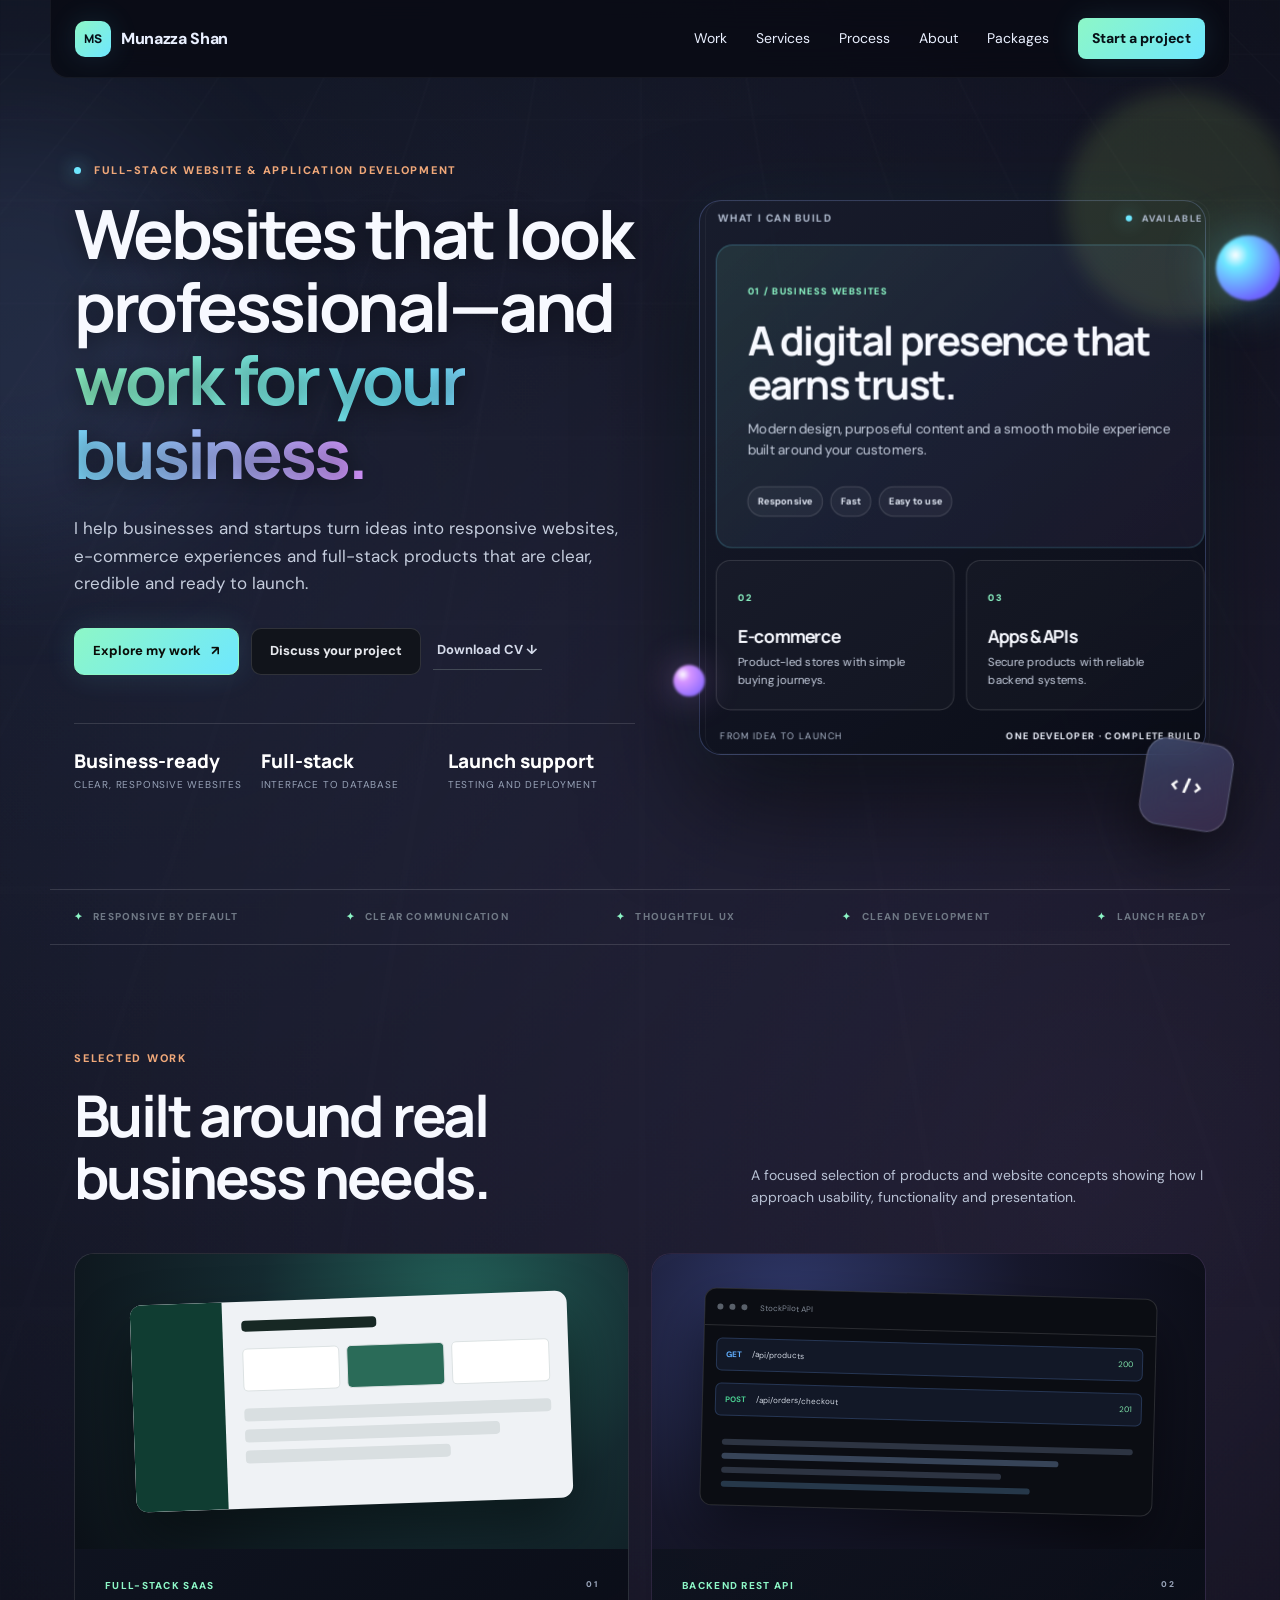
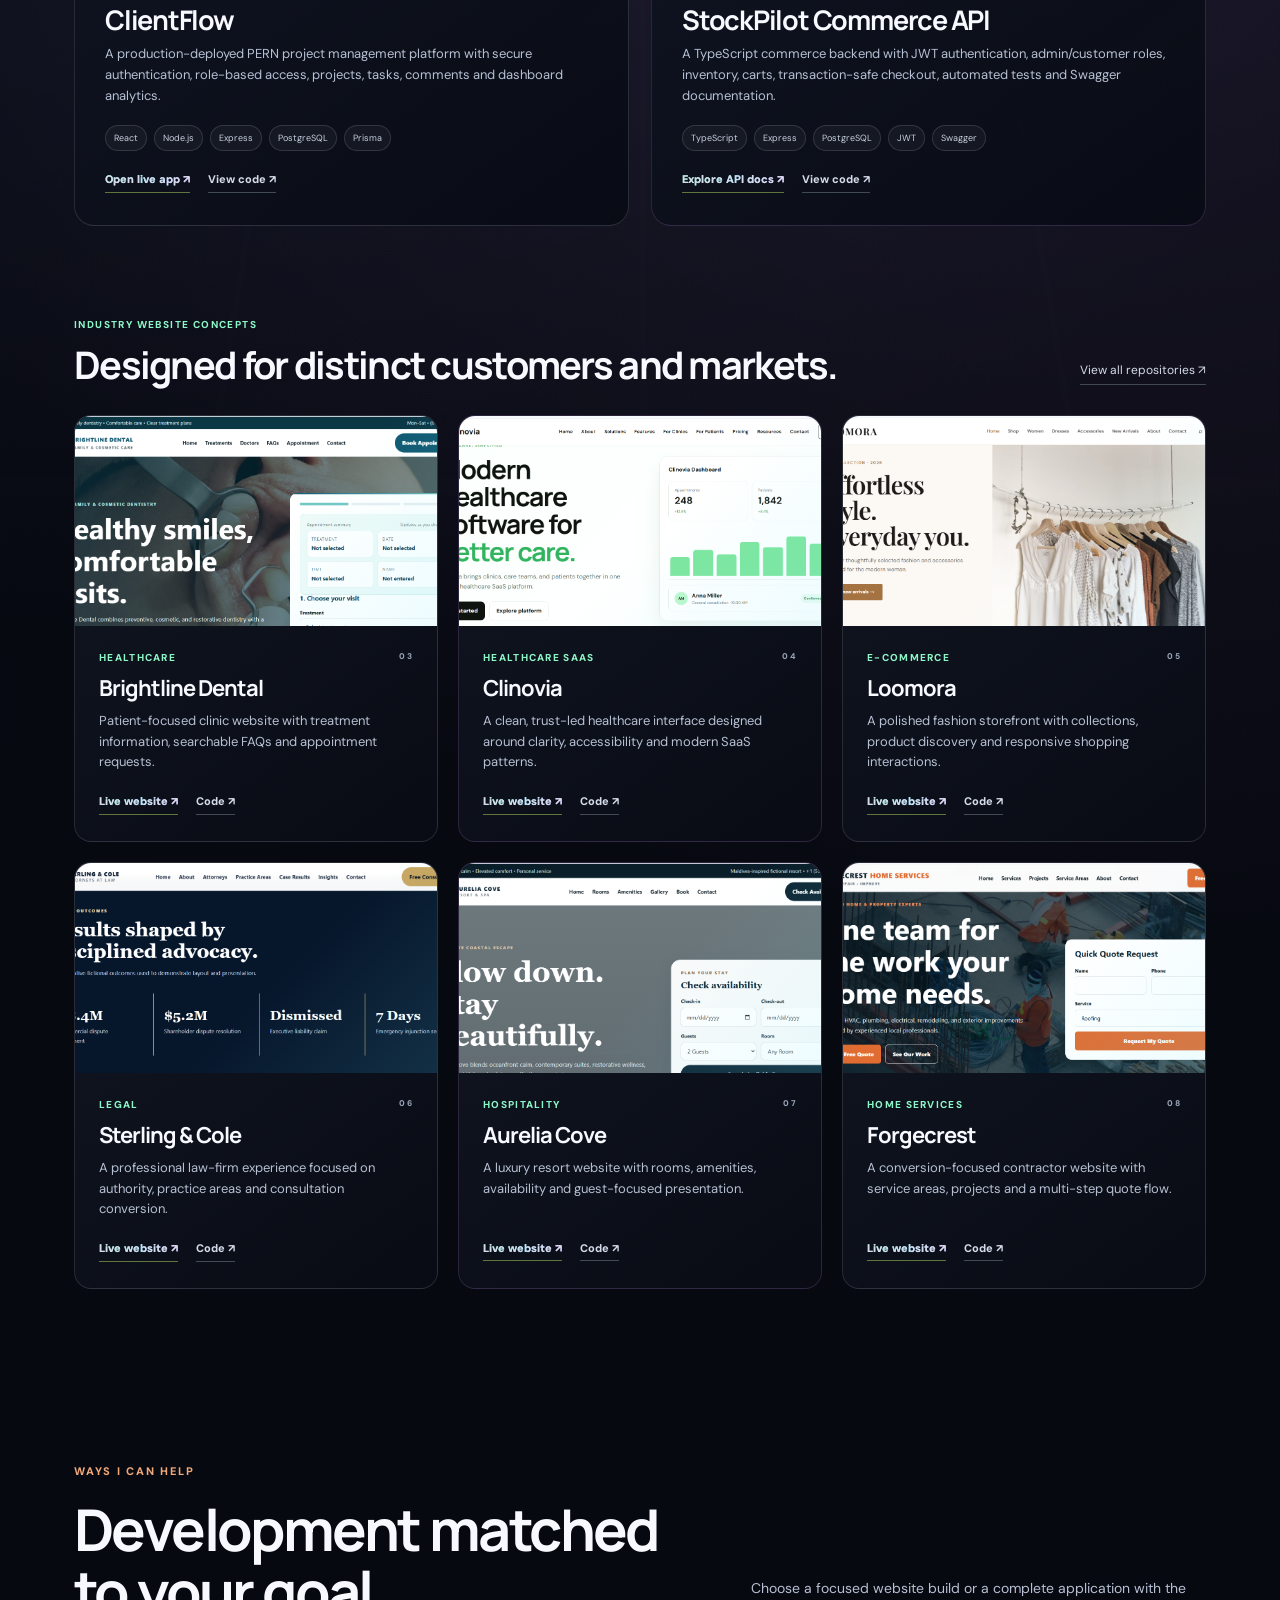
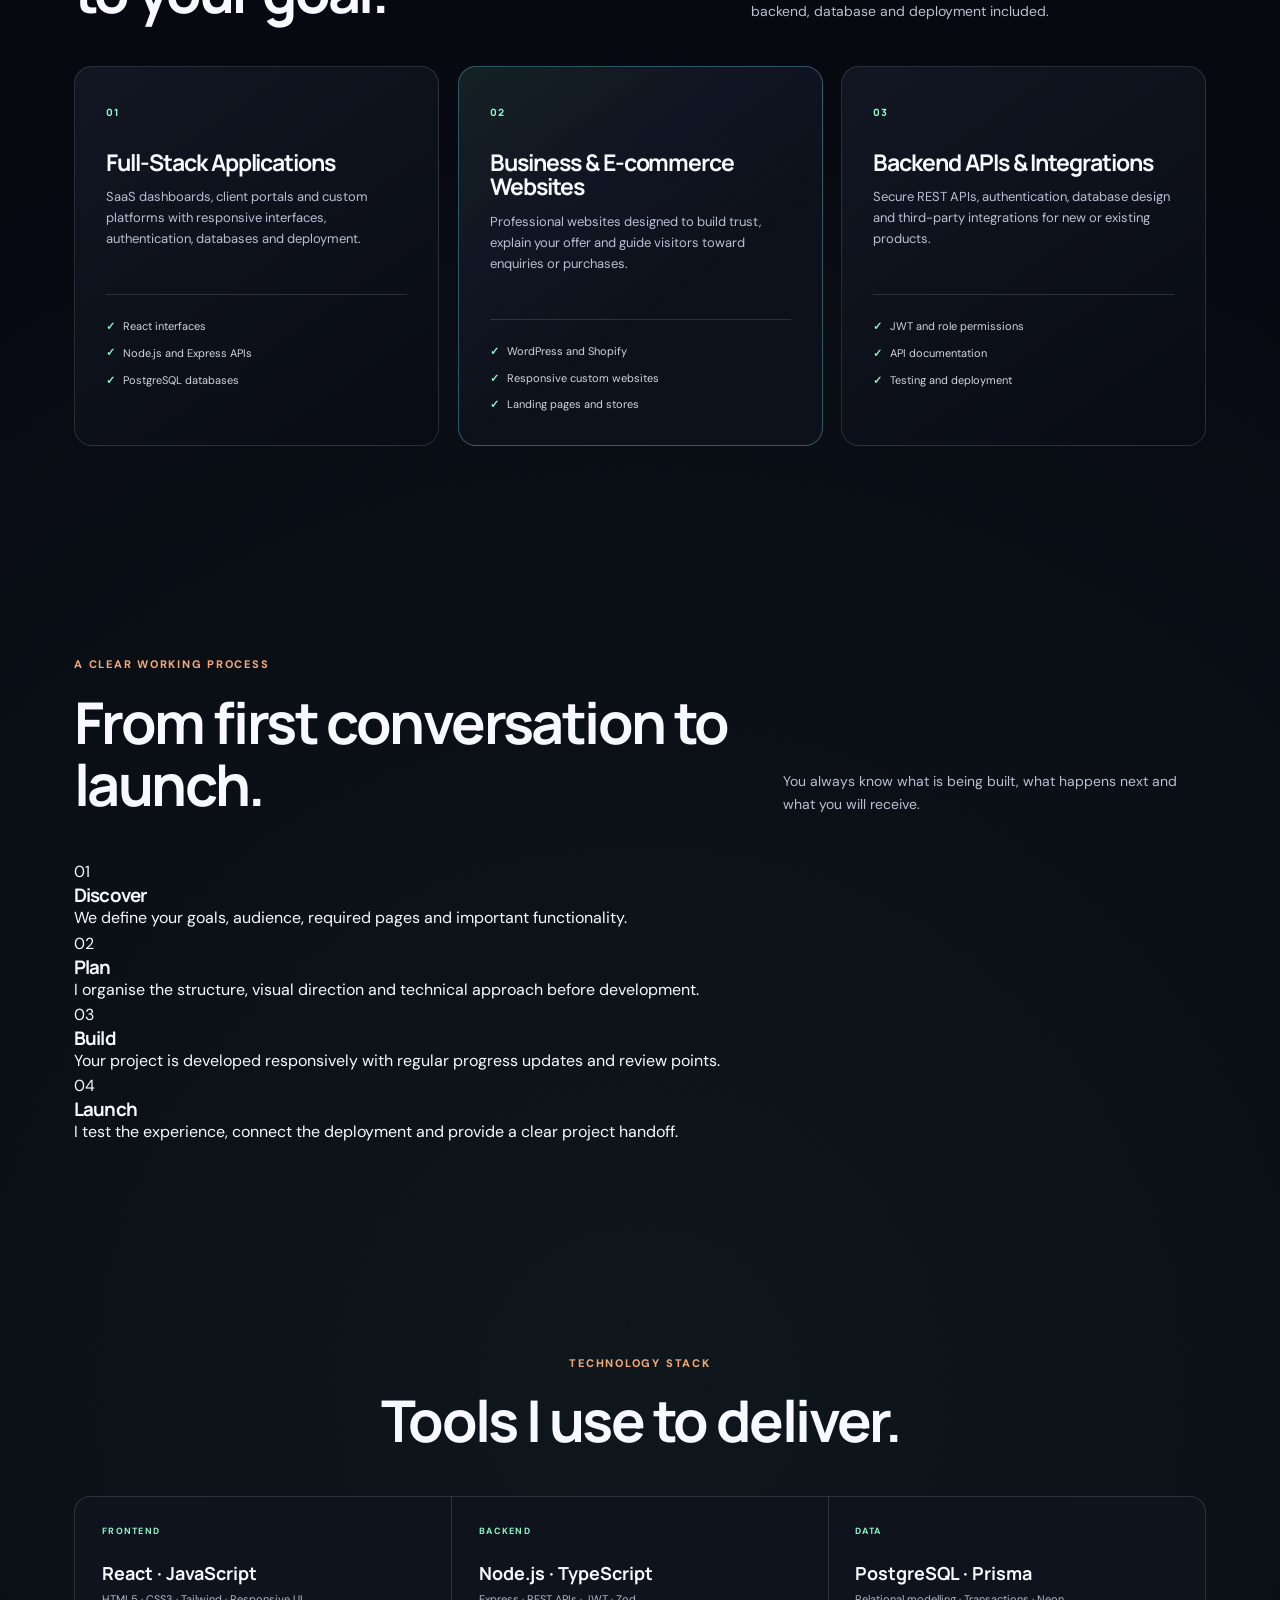
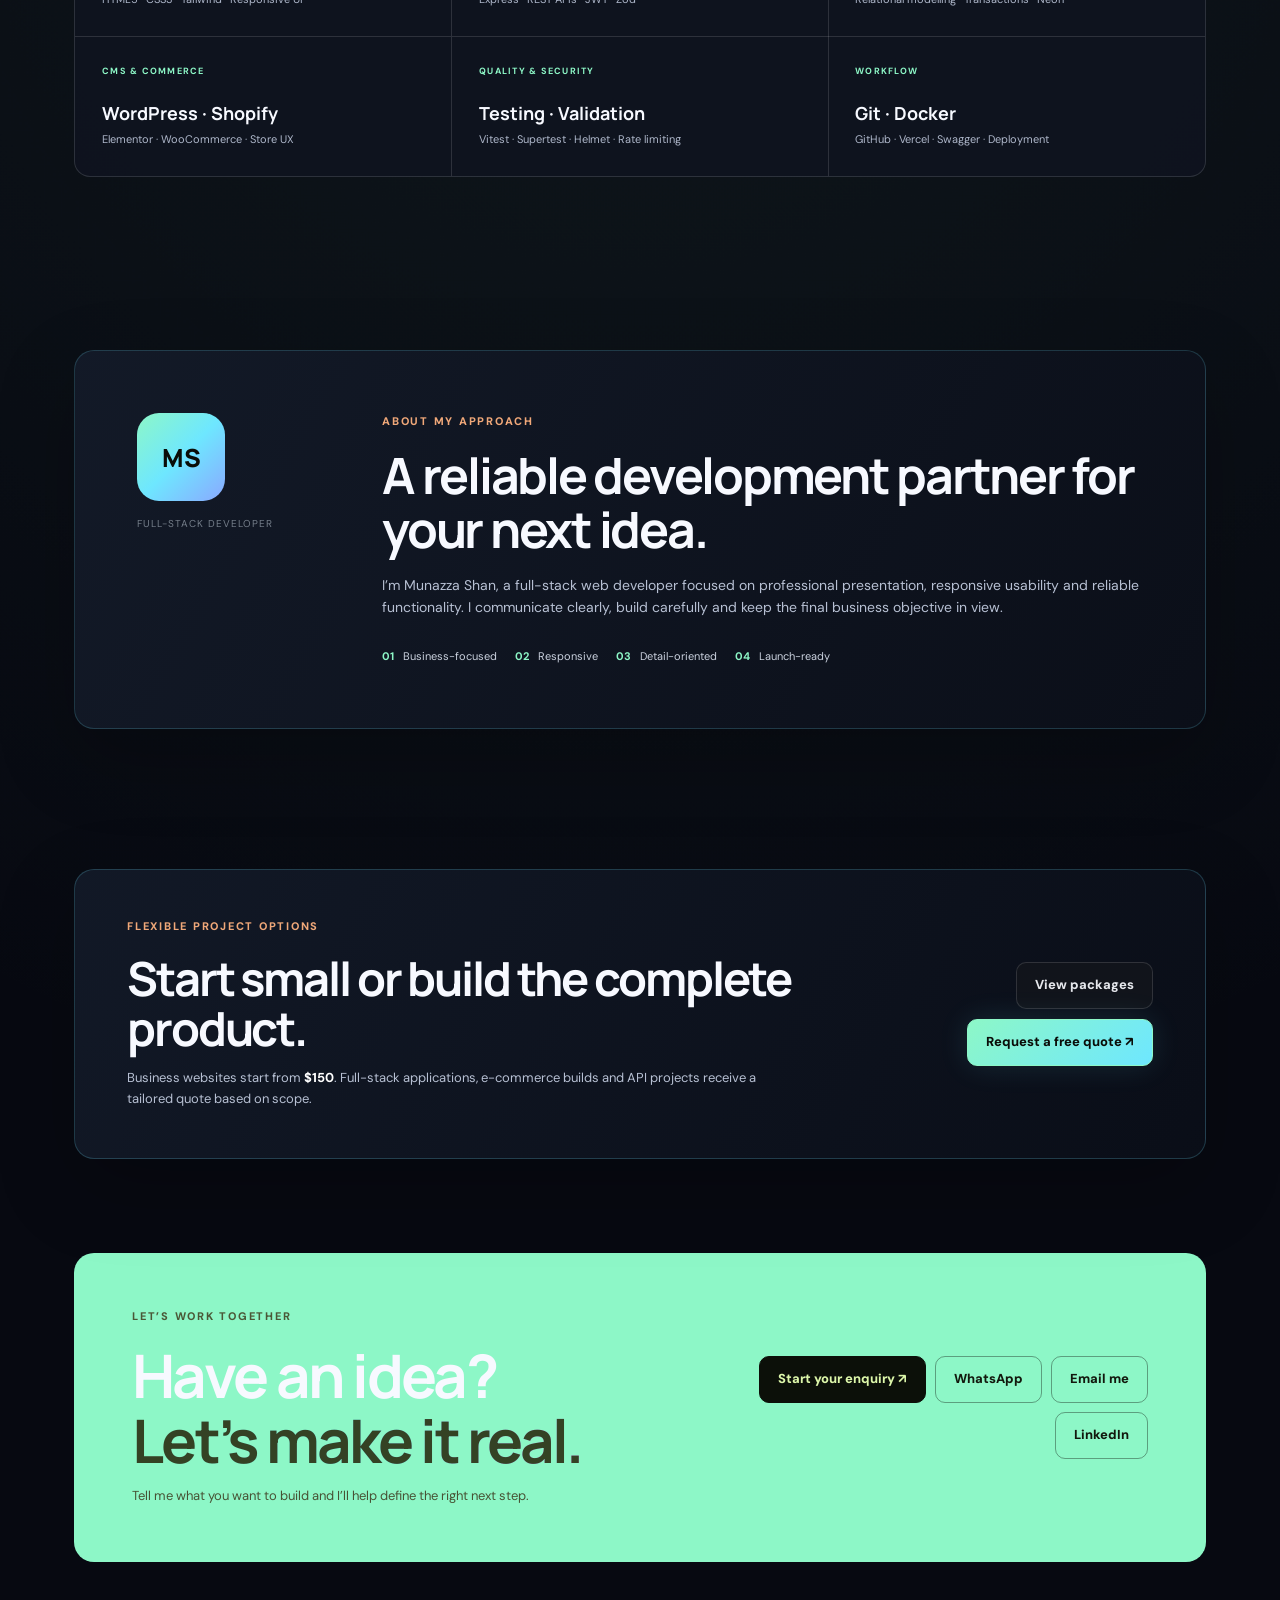
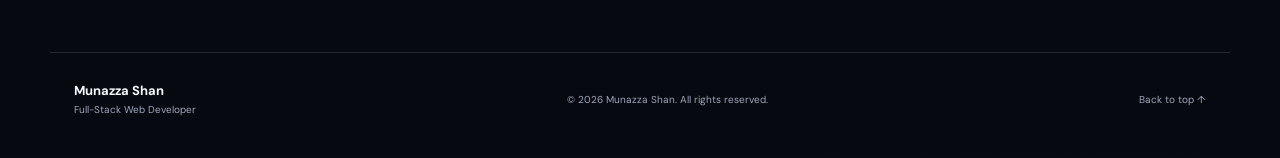
==== index.html @ af684835 "Add files via upload" ====
<!DOCTYPE html>
<html lang="en">
<head>
  <meta charset="UTF-8">
  <meta name="viewport" content="width=device-width, initial-scale=1.0">
  <meta name="description" content="Munazza Shan is a full-stack web developer building business websites, SaaS applications, e-commerce experiences and secure REST APIs.">
  <meta name="theme-color" content="#080a12">
  <meta property="og:title" content="Munazza Shan | Full-Stack Web Developer">
  <meta property="og:description" content="Full-stack applications, REST APIs and client-focused websites built for real business goals.">
  <meta property="og:type" content="website">
  <title>Munazza Shan | Full-Stack Web Developer</title>
  <link rel="preconnect" href="https://fonts.googleapis.com">
  <link rel="preconnect" href="https://fonts.gstatic.com" crossorigin>
  <link href="https://fonts.googleapis.com/css2?family=DM+Sans:wght@400;500;600;700&family=Manrope:wght@600;700;800&display=swap" rel="stylesheet">
  <link rel="stylesheet" href="portfolio-v2.css?v=4">
</head>
<body>
  <div class="bg-grid" aria-hidden="true"></div>

  <header class="site-header">
    <a class="logo" href="#home" aria-label="Munazza Shan home"><span>MS</span> Munazza Shan</a>
    <button class="menu-btn" type="button" aria-label="Open navigation" aria-expanded="false">☰</button>
    <nav class="nav" aria-label="Main navigation">
      <a href="#projects">Work</a>
      <a href="#services">Services</a>
      <a href="#process">Process</a>
      <a href="#about">About</a>
      <a href="packages.html">Packages</a>
      <a class="nav-cta" href="#contact">Start a project</a>
    </nav>
  </header>

  <main id="main">
    <section id="home" class="hero section">
      <div class="hero-copy">
        <div class="eyebrow"><i></i> Full-stack website &amp; application development</div>
        <h1>Websites that look professional—and <em>work for your business.</em></h1>
        <p class="hero-text">I help businesses and startups turn ideas into responsive websites, e-commerce experiences and full-stack products that are clear, credible and ready to launch.</p>
        <div class="hero-actions">
          <a class="btn primary" href="#projects">Explore my work <span>↗</span></a>
          <a class="btn secondary" href="inquiry-form.html">Discuss your project</a>
          <a class="text-link" href="Munazza-Shan-CV.pdf" download>Download CV ↓</a>
        </div>
        <div class="hero-proof" aria-label="Portfolio highlights">
          <div><strong>Business-ready</strong><span>Clear, responsive websites</span></div>
          <div><strong>Full-stack</strong><span>Interface to database</span></div>
          <div><strong>Launch support</strong><span>Testing and deployment</span></div>
        </div>
      </div>

      <div class="hero-showcase tilt-card" aria-label="Selected development capabilities">
        <div class="orb orb-a" aria-hidden="true"></div><div class="orb orb-b" aria-hidden="true"></div>
        <div class="code-cube" aria-hidden="true"><span>&lt;/&gt;</span></div>
        <div class="showcase-head"><span>What I can build</span><small><i></i> Available</small></div>
        <article class="showcase-main">
          <span>01 / Business websites</span>
          <h2>A digital presence that earns trust.</h2>
          <p>Modern design, purposeful content and a smooth mobile experience built around your customers.</p>
          <div class="showcase-tags"><b>Responsive</b><b>Fast</b><b>Easy to use</b></div>
        </article>
        <div class="showcase-grid">
          <article><span>02</span><h3>E-commerce</h3><p>Product-led stores with simple buying journeys.</p></article>
          <article><span>03</span><h3>Apps &amp; APIs</h3><p>Secure products with reliable backend systems.</p></article>
        </div>
        <div class="showcase-foot"><span>From idea to launch</span><strong>One developer · Complete build</strong></div>
      </div>
    </section>

    <section class="stack-strip" aria-label="Service promises">
      <span>Responsive by default</span><span>Clear communication</span><span>Thoughtful UX</span><span>Clean development</span><span>Launch ready</span>
    </section>

    <section id="projects" class="section projects-section">
      <div class="section-heading">
        <div><div class="eyebrow">Selected work</div><h2>Built around real business needs.</h2></div>
        <p>A focused selection of products and website concepts showing how I approach usability, functionality and presentation.</p>
      </div>

      <div class="flagship-grid">
        <article class="flagship-card tilt-card">
          <div class="flagship-visual clientflow-visual">
            <div class="mini-dashboard"><div class="mini-side"></div><div class="mini-work"><i></i><div><span></span><span></span><span></span></div><b></b><b></b><b></b></div></div>
          </div>
          <div class="flagship-content">
            <div class="project-top"><span>Full-Stack SaaS</span><small>01</small></div>
            <h3>ClientFlow</h3>
            <p>A production-deployed PERN project management platform with secure authentication, role-based access, projects, tasks, comments and dashboard analytics.</p>
            <div class="tags"><span>React</span><span>Node.js</span><span>Express</span><span>PostgreSQL</span><span>Prisma</span></div>
            <div class="project-links"><a class="project-link live-link" href="https://clientflow-pern-client.vercel.app/" target="_blank" rel="noopener">Open live app ↗</a><a class="project-link" href="https://github.com/munazza-shan-web/clientflow-pern" target="_blank" rel="noopener">View code ↗</a></div>
          </div>
        </article>

        <article class="flagship-card tilt-card">
          <div class="flagship-visual api-visual">
            <div class="api-window"><div class="api-top"><i></i><i></i><i></i><span>StockPilot API</span></div><div class="api-line"><b>GET</b><span>/api/products</span><em>200</em></div><div class="api-line"><b class="post">POST</b><span>/api/orders/checkout</span><em>201</em></div><div class="api-code"><i></i><i></i><i></i><i></i></div></div>
          </div>
          <div class="flagship-content">
            <div class="project-top"><span>Backend REST API</span><small>02</small></div>
            <h3>StockPilot Commerce API</h3>
            <p>A TypeScript commerce backend with JWT authentication, admin/customer roles, inventory, carts, transaction-safe checkout, automated tests and Swagger documentation.</p>
            <div class="tags"><span>TypeScript</span><span>Express</span><span>PostgreSQL</span><span>JWT</span><span>Swagger</span></div>
            <div class="project-links"><a class="project-link live-link" href="https://stockpilot-commerce-api-dcke.vercel.app/api/docs/" target="_blank" rel="noopener">Explore API docs ↗</a><a class="project-link" href="https://github.com/munazza-shan-web/StockPilot-Commerce-API" target="_blank" rel="noopener">View code ↗</a></div>
          </div>
        </article>
      </div>

      <div class="work-heading"><div><span>Industry website concepts</span><h3>Designed for distinct customers and markets.</h3></div><a href="https://github.com/munazza-shan-web?tab=repositories" target="_blank" rel="noopener">View all repositories ↗</a></div>

      <div class="projects-grid">
        <article class="project-card tilt-card"><a class="project-image" href="https://munazza-shan-web.github.io/brightline-dental-care/" target="_blank" rel="noopener"><img src="assets/dental.png" alt="Brightline Dental Care website" loading="lazy"></a><div class="project-body"><div class="project-top"><span>Healthcare</span><small>03</small></div><h3>Brightline Dental</h3><p>Patient-focused clinic website with treatment information, searchable FAQs and appointment requests.</p><div class="project-links"><a class="project-link live-link" href="https://munazza-shan-web.github.io/brightline-dental-care/" target="_blank" rel="noopener">Live website ↗</a><a class="project-link" href="https://github.com/munazza-shan-web/brightline-dental-care" target="_blank" rel="noopener">Code ↗</a></div></div></article>
        <article class="project-card tilt-card"><a class="project-image" href="https://munazza-shan-web.github.io/clinovia-healthcare-website/" target="_blank" rel="noopener"><img src="assets/clinovia.png" alt="Clinovia healthcare SaaS website" loading="lazy"></a><div class="project-body"><div class="project-top"><span>Healthcare SaaS</span><small>04</small></div><h3>Clinovia</h3><p>A clean, trust-led healthcare interface designed around clarity, accessibility and modern SaaS patterns.</p><div class="project-links"><a class="project-link live-link" href="https://munazza-shan-web.github.io/clinovia-healthcare-website/" target="_blank" rel="noopener">Live website ↗</a><a class="project-link" href="https://github.com/munazza-shan-web/clinovia-healthcare-website" target="_blank" rel="noopener">Code ↗</a></div></div></article>
        <article class="project-card tilt-card"><a class="project-image" href="https://munazza-shan-web.github.io/loomora-ecommerce/" target="_blank" rel="noopener"><img src="assets/loomora.png" alt="Loomora e-commerce website" loading="lazy"></a><div class="project-body"><div class="project-top"><span>E-commerce</span><small>05</small></div><h3>Loomora</h3><p>A polished fashion storefront with collections, product discovery and responsive shopping interactions.</p><div class="project-links"><a class="project-link live-link" href="https://munazza-shan-web.github.io/loomora-ecommerce/" target="_blank" rel="noopener">Live website ↗</a><a class="project-link" href="https://github.com/munazza-shan-web/loomora-ecommerce" target="_blank" rel="noopener">Code ↗</a></div></div></article>
        <article class="project-card tilt-card"><a class="project-image" href="https://munazza-shan-web.github.io/sterling-cole-law-firm/" target="_blank" rel="noopener"><img src="assets/sterling.png" alt="Sterling and Cole law firm website" loading="lazy"></a><div class="project-body"><div class="project-top"><span>Legal</span><small>06</small></div><h3>Sterling &amp; Cole</h3><p>A professional law-firm experience focused on authority, practice areas and consultation conversion.</p><div class="project-links"><a class="project-link live-link" href="https://munazza-shan-web.github.io/sterling-cole-law-firm/" target="_blank" rel="noopener">Live website ↗</a><a class="project-link" href="https://github.com/munazza-shan-web/sterling-cole-law-firm" target="_blank" rel="noopener">Code ↗</a></div></div></article>
        <article class="project-card tilt-card"><a class="project-image" href="https://munazza-shan-web.github.io/aurelia-cove-resort/" target="_blank" rel="noopener"><img src="assets/aurelia.png" alt="Aurelia Cove Resort website" loading="lazy"></a><div class="project-body"><div class="project-top"><span>Hospitality</span><small>07</small></div><h3>Aurelia Cove</h3><p>A luxury resort website with rooms, amenities, availability and guest-focused presentation.</p><div class="project-links"><a class="project-link live-link" href="https://munazza-shan-web.github.io/aurelia-cove-resort/" target="_blank" rel="noopener">Live website ↗</a><a class="project-link" href="https://github.com/munazza-shan-web/aurelia-cove-resort" target="_blank" rel="noopener">Code ↗</a></div></div></article>
        <article class="project-card tilt-card"><a class="project-image" href="https://munazza-shan-web.github.io/forgecrest-home-services/" target="_blank" rel="noopener"><img src="assets/forgecrest.png" alt="Forgecrest Home Services website" loading="lazy"></a><div class="project-body"><div class="project-top"><span>Home Services</span><small>08</small></div><h3>Forgecrest</h3><p>A conversion-focused contractor website with service areas, projects and a multi-step quote flow.</p><div class="project-links"><a class="project-link live-link" href="https://munazza-shan-web.github.io/forgecrest-home-services/" target="_blank" rel="noopener">Live website ↗</a><a class="project-link" href="https://github.com/munazza-shan-web/forgecrest-home-services" target="_blank" rel="noopener">Code ↗</a></div></div></article>
      </div>
    </section>

    <section id="services" class="section services-section">
      <div class="section-heading"><div><div class="eyebrow">Ways I can help</div><h2>Development matched to your goal.</h2></div><p>Choose a focused website build or a complete application with the backend, database and deployment included.</p></div>
      <div class="services-grid">
        <article class="service-card tilt-card"><span>01</span><h3>Full-Stack Applications</h3><p>SaaS dashboards, client portals and custom platforms with responsive interfaces, authentication, databases and deployment.</p><ul><li>React interfaces</li><li>Node.js and Express APIs</li><li>PostgreSQL databases</li></ul></article>
        <article class="service-card featured-service tilt-card"><span>02</span><h3>Business &amp; E-commerce Websites</h3><p>Professional websites designed to build trust, explain your offer and guide visitors toward enquiries or purchases.</p><ul><li>WordPress and Shopify</li><li>Responsive custom websites</li><li>Landing pages and stores</li></ul></article>
        <article class="service-card tilt-card"><span>03</span><h3>Backend APIs &amp; Integrations</h3><p>Secure REST APIs, authentication, database design and third-party integrations for new or existing products.</p><ul><li>JWT and role permissions</li><li>API documentation</li><li>Testing and deployment</li></ul></article>
      </div>
    </section>

    <section id="process" class="section process-section">
      <div class="section-heading"><div><div class="eyebrow">A clear working process</div><h2>From first conversation to launch.</h2></div><p>You always know what is being built, what happens next and what you will receive.</p></div>
      <div class="process-grid">
        <article><span>01</span><h3>Discover</h3><p>We define your goals, audience, required pages and important functionality.</p></article>
        <article><span>02</span><h3>Plan</h3><p>I organise the structure, visual direction and technical approach before development.</p></article>
        <article><span>03</span><h3>Build</h3><p>Your project is developed responsively with regular progress updates and review points.</p></article>
        <article><span>04</span><h3>Launch</h3><p>I test the experience, connect the deployment and provide a clear project handoff.</p></article>
      </div>
    </section>

    <section id="skills" class="section skills-section">
      <div class="section-heading centered"><div class="eyebrow">Technology stack</div><h2>Tools I use to deliver.</h2></div>
      <div class="skills-grid">
        <div class="skill"><b>Frontend</b><strong>React · JavaScript</strong><span>HTML5 · CSS3 · Tailwind · Responsive UI</span></div>
        <div class="skill"><b>Backend</b><strong>Node.js · TypeScript</strong><span>Express · REST APIs · JWT · Zod</span></div>
        <div class="skill"><b>Data</b><strong>PostgreSQL · Prisma</strong><span>Relational modelling · Transactions · Neon</span></div>
        <div class="skill"><b>CMS &amp; Commerce</b><strong>WordPress · Shopify</strong><span>Elementor · WooCommerce · Store UX</span></div>
        <div class="skill"><b>Quality &amp; Security</b><strong>Testing · Validation</strong><span>Vitest · Supertest · Helmet · Rate limiting</span></div>
        <div class="skill"><b>Workflow</b><strong>Git · Docker</strong><span>GitHub · Vercel · Swagger · Deployment</span></div>
      </div>
    </section>

    <section id="about" class="section about-section">
      <div class="about-card">
        <div class="about-label"><span>MS</span><small>Full-stack developer</small></div>
        <div><div class="eyebrow">About my approach</div><h2>A reliable development partner for your next idea.</h2><p>I’m Munazza Shan, a full-stack web developer focused on professional presentation, responsive usability and reliable functionality. I communicate clearly, build carefully and keep the final business objective in view.</p><div class="process"><span><b>01</b> Business-focused</span><span><b>02</b> Responsive</span><span><b>03</b> Detail-oriented</span><span><b>04</b> Launch-ready</span></div></div>
      </div>
    </section>

    <section class="section pricing-section">
      <div class="pricing-box"><div><div class="eyebrow">Flexible project options</div><h2>Start small or build the complete product.</h2><p>Business websites start from <strong>$150</strong>. Full-stack applications, e-commerce builds and API projects receive a tailored quote based on scope.</p></div><div class="pricing-actions"><a class="btn secondary" href="packages.html">View packages</a><a class="btn primary" href="inquiry-form.html?package=custom">Request a free quote ↗</a></div></div>
    </section>

    <section id="contact" class="section contact-section">
      <div class="contact-box">
        <div><div class="eyebrow">Let’s work together</div><h2>Have an idea?<br><em>Let’s make it real.</em></h2><p>Tell me what you want to build and I’ll help define the right next step.</p></div>
        <div class="contact-actions"><a class="btn dark" href="inquiry-form.html">Start your enquiry ↗</a><a class="btn outline-dark" href="https://wa.me/923356290131?text=Hi%20Munazza%2C%20I%27d%20like%20to%20discuss%20a%20website%20project." target="_blank" rel="noopener">WhatsApp</a><a class="btn outline-dark" href="mailto:munazza.shan@gmail.com">Email me</a><a class="btn outline-dark" href="https://www.linkedin.com/in/munazza-shan-634459438" target="_blank" rel="noopener noreferrer">LinkedIn</a></div>
      </div>
    </section>
  </main>

  <footer><div><strong>Munazza Shan</strong><span>Full-Stack Web Developer</span></div><p>© <span id="year"></span> Munazza Shan. All rights reserved.</p><a href="#home">Back to top ↑</a></footer>
  <script src="portfolio-v2.js?v=4"></script>
</body>
</html>
---- portfolio-v2.css ----
:root {
  --bg: #080a0f;
  --panel: #0f1219;
  --panel-2: #131722;
  --text: #f5f7f4;
  --muted: #9ca5b3;
  --line: rgba(255, 255, 255, .1);
  --accent: #c7f36b;
  --accent-soft: rgba(199, 243, 107, .12);
  --max: 1180px;
}

* { box-sizing: border-box; margin: 0; padding: 0; }
html { scroll-behavior: smooth; }
body { font-family: "DM Sans", sans-serif; background: var(--bg); color: var(--text); line-height: 1.6; overflow-x: hidden; }
a { color: inherit; text-decoration: none; }
button { font: inherit; }
img { max-width: 100%; }
.skip-link { position: fixed; left: 18px; top: -60px; z-index: 3000; background: var(--accent); color: #0a0d08; padding: 10px 14px; border-radius: 8px; font-weight: 800; }
.skip-link:focus { top: 18px; }
.bg-grid { position: fixed; inset: 0; pointer-events: none; opacity: .24; background-image: linear-gradient(rgba(255,255,255,.035) 1px,transparent 1px),linear-gradient(90deg,rgba(255,255,255,.035) 1px,transparent 1px); background-size: 72px 72px; mask-image: linear-gradient(to bottom,black,transparent 78%); z-index: -2; }

.site-header { height: 78px; max-width: var(--max); margin: auto; padding: 0 24px; display: flex; align-items: center; justify-content: space-between; position: sticky; top: 0; z-index: 1000; background: rgba(8,10,15,.9); backdrop-filter: blur(16px); border-bottom: 1px solid transparent; }
.site-header.scrolled { border-color: var(--line); }
.logo { font-weight: 800; letter-spacing: -.02em; display: flex; align-items: center; gap: 10px; }
.logo span { display: grid; place-items: center; width: 36px; height: 36px; border-radius: 10px; background: var(--accent); color: #0b0e08; font: 800 12px Manrope; }
.nav { display: flex; align-items: center; gap: 29px; color: #b3bac5; font-size: 14px; }
.nav a:hover { color: #fff; }
.nav-cta { color: #0b0e08 !important; background: var(--accent); padding: 9px 14px; border-radius: 8px; font-weight: 800; }
.menu-btn { display: none; background: none; border: 0; color: white; font-size: 25px; cursor: pointer; }

.section { max-width: var(--max); margin: auto; padding: 105px 24px; }
.eyebrow { font-size: 11px; text-transform: uppercase; letter-spacing: .16em; color: #abb3bf; font-weight: 800; margin-bottom: 17px; }
.eyebrow i { display: inline-block; width: 7px; height: 7px; border-radius: 50%; background: var(--accent); margin-right: 8px; box-shadow: 0 0 16px var(--accent); }
h1, h2, h3 { font-family: Manrope, sans-serif; letter-spacing: -.045em; line-height: 1.08; }
h1 { font-size: clamp(46px, 5.4vw, 68px); max-width: 720px; }
h2 { font-size: clamp(36px, 4.5vw, 58px); }
h1 em, h2 em { color: var(--accent); font-style: normal; }

.hero { min-height: 690px; display: grid; grid-template-columns: minmax(0,1.05fr) minmax(380px,.95fr); align-items: center; gap: 64px; padding-top: 84px; padding-bottom: 96px; }
.hero-text { color: var(--muted); font-size: 17px; max-width: 660px; margin: 25px 0 31px; }
.hero-actions { display: flex; align-items: center; gap: 12px; flex-wrap: wrap; }
.btn { display: inline-flex; align-items: center; justify-content: center; gap: 10px; min-height: 46px; padding: 12px 18px; border-radius: 10px; font-weight: 800; font-size: 13px; border: 1px solid var(--line); transition: .25s; }
.btn.primary { background: var(--accent); color: #0a0c08; border-color: var(--accent); }
.btn.primary:hover { transform: translateY(-2px); box-shadow: 0 10px 35px rgba(199,243,107,.16); }
.btn.secondary { background: #11141b; color: #e6e8ed; }
.btn.secondary:hover { border-color: #69717f; }
.text-link { color: #b8bec8; font-weight: 700; font-size: 13px; padding: 8px 4px; border-bottom: 1px solid #424955; }
.text-link:hover { color: var(--accent); border-color: var(--accent); }
.hero-proof { display: grid; grid-template-columns: repeat(3,1fr); gap: 0; margin-top: 48px; padding-top: 24px; border-top: 1px solid var(--line); }
.hero-proof div { display: flex; flex-direction: column; padding-right: 18px; }
.hero-proof strong { font: 800 19px Manrope; color: #fff; }
.hero-proof span { font-size: 10px; color: #747d8a; margin-top: 3px; text-transform: uppercase; letter-spacing: .08em; }

.hero-showcase { position: relative; border: 1px solid rgba(255,255,255,.13); border-radius: 22px; padding: 20px; background: linear-gradient(145deg,rgba(22,27,37,.98),rgba(11,14,20,.98)); box-shadow: 0 35px 90px rgba(0,0,0,.38); overflow: hidden; }
.hero-showcase::before { content: ""; position: absolute; width: 230px; height: 230px; border-radius: 50%; right: -90px; top: -110px; background: rgba(199,243,107,.12); filter: blur(10px); pointer-events: none; }
.showcase-head { position: relative; display: flex; align-items: center; justify-content: space-between; padding: 2px 2px 17px; color: #7f8895; font-size: 10px; text-transform: uppercase; letter-spacing: .13em; font-weight: 800; }
.showcase-head small { color: #b9c2cd; font-size: 9px; }.showcase-head i { display: inline-block; width: 6px; height: 6px; border-radius: 50%; background: var(--accent); box-shadow: 0 0 10px var(--accent); margin-right: 6px; }
.showcase-main { position: relative; padding: 29px; border: 1px solid rgba(199,243,107,.23); border-radius: 16px; background: linear-gradient(135deg,rgba(199,243,107,.1),rgba(255,255,255,.025)); }
.showcase-main > span, .showcase-grid article > span { color: var(--accent); font-size: 9px; font-weight: 800; letter-spacing: .12em; text-transform: uppercase; }
.showcase-main h2 { font-size: clamp(28px,3vw,39px); margin: 15px 0 12px; }.showcase-main p { color: var(--muted); font-size: 13px; max-width: 410px; }
.showcase-tags { display: flex; flex-wrap: wrap; gap: 7px; margin-top: 23px; }.showcase-tags b { padding: 6px 9px; border-radius: 100px; border: 1px solid var(--line); color: #ccd2da; font-size: 9px; }
.showcase-grid { display: grid; grid-template-columns: 1fr 1fr; gap: 11px; margin-top: 11px; }
.showcase-grid article { padding: 20px; border: 1px solid var(--line); border-radius: 14px; background: rgba(255,255,255,.025); }
.showcase-grid h3 { font-size: 17px; margin: 18px 0 7px; }.showcase-grid p { color: #7f8895; font-size: 11px; line-height: 1.5; }
.showcase-foot { display: flex; justify-content: space-between; gap: 16px; padding: 18px 4px 2px; color: #727b88; font-size: 9px; text-transform: uppercase; letter-spacing: .12em; }.showcase-foot strong { color: #c9cfd7; font-weight: 700; }

.hero-art { min-height: 520px; display: grid; place-items: center; position: relative; }
.glow { position: absolute; border-radius: 50%; filter: blur(4px); }
.glow-one { width: 270px; height: 270px; background: rgba(199,243,107,.11); right: 1%; top: 9%; }
.glow-two { width: 190px; height: 190px; background: rgba(88,111,255,.1); left: 0; bottom: 5%; }
.browser-window { width: min(540px, 100%); height: 355px; background: #11151d; border: 1px solid rgba(255,255,255,.14); border-radius: 18px; box-shadow: 0 36px 90px rgba(0,0,0,.58); transform: perspective(900px) rotateY(-4deg) rotateZ(1deg); overflow: hidden; position: relative; z-index: 2; }
.browser-bar { height: 42px; border-bottom: 1px solid var(--line); display: flex; align-items: center; gap: 7px; padding: 0 15px; }
.browser-bar span { width: 7px; height: 7px; border-radius: 50%; background: #48505c; }
.browser-bar small { margin-left: 10px; color: #717986; font-size: 9px; }
.app-shell { height: calc(100% - 42px); display: grid; grid-template-columns: 72px 1fr; background: #eef1f6; }
.app-sidebar { background: #0e382e; display: flex; flex-direction: column; align-items: center; gap: 17px; padding: 18px 0; }
.app-sidebar b { width: 30px; height: 30px; background: #2c735f; border-radius: 8px; display: grid; place-items: center; font-size: 9px; }
.app-sidebar i { width: 29px; height: 5px; background: rgba(255,255,255,.28); border-radius: 4px; }
.app-main { padding: 24px 23px; color: #17211f; }
.app-heading { display: flex; justify-content: space-between; align-items: end; }
.app-heading div { display: flex; flex-direction: column; }
.app-heading small { font-size: 6px; letter-spacing: .13em; color: #7a8583; }
.app-heading strong { font: 800 17px Manrope; margin-top: 3px; }
.app-heading button { border: 0; border-radius: 6px; background: #286754; color: white; padding: 7px 9px; font-size: 7px; }
.metric-row { display: grid; grid-template-columns: repeat(3,1fr); gap: 8px; margin-top: 18px; }
.metric-row i { height: 48px; background: white; border: 1px solid #dce1e5; border-radius: 7px; }
.metric-row i:nth-child(2) { background: #286754; }
.app-panels { display: grid; grid-template-columns: 1.4fr .8fr; gap: 9px; margin-top: 10px; }
.chart-panel, .task-panel { height: 125px; background: white; border: 1px solid #dce1e5; border-radius: 7px; padding: 13px; }
.chart-panel { display: flex; gap: 7px; align-items: end; }
.chart-panel span { width: 17%; background: #bfdcca; border-radius: 3px 3px 0 0; height: 35%; }
.chart-panel span:nth-child(2) { height: 68%; }.chart-panel span:nth-child(3) { height: 47%; }.chart-panel span:nth-child(4) { height: 82%; background: #4b8e77; }
.task-panel { display: flex; flex-direction: column; gap: 9px; }
.task-panel i { display: block; height: 18px; background: #edf1f2; border-radius: 4px; border-left: 3px solid #e08a64; }
.status-chip { position: absolute; z-index: 3; right: 0; bottom: 53px; background: #141922; border: 1px solid var(--line); box-shadow: 0 15px 35px #0007; padding: 10px 14px; border-radius: 100px; font-size: 10px; color: #cdd2d8; }
.status-chip span { display: inline-block; width: 7px; height: 7px; border-radius: 50%; background: var(--accent); margin-right: 7px; box-shadow: 0 0 10px var(--accent); }

.stack-strip { max-width: var(--max); margin: 0 auto; padding: 19px 24px; border-top: 1px solid var(--line); border-bottom: 1px solid var(--line); display: flex; justify-content: space-between; gap: 20px; flex-wrap: wrap; color: #6f7885; text-transform: uppercase; letter-spacing: .12em; font-size: 10px; font-weight: 800; }
.section-heading { display: flex; align-items: end; justify-content: space-between; gap: 35px; margin-bottom: 44px; }
.section-heading > p { max-width: 455px; color: var(--muted); font-size: 14px; }
.centered { display: block; text-align: center; }

.flagship-grid { display: grid; grid-template-columns: repeat(2,1fr); gap: 22px; }
.flagship-card { background: rgba(15,18,25,.88); border: 1px solid var(--line); border-radius: 20px; overflow: hidden; transition: .3s; }
.flagship-card:hover, .project-card:hover { transform: translateY(-5px); border-color: rgba(199,243,107,.3); }
.flagship-visual { min-height: 295px; display: grid; place-items: center; position: relative; overflow: hidden; }
.clientflow-visual { background: radial-gradient(circle at 70% 20%,#23584b,#11251f 45%,#0c1110); }
.mini-dashboard { width: 79%; height: 70%; background: #eff2f5; border-radius: 12px; display: grid; grid-template-columns: 21% 79%; overflow: hidden; box-shadow: 0 30px 60px #0007; transform: rotate(-2deg); }
.mini-side { background: #103d32; }
.mini-work { padding: 19px; }
.mini-work > i { display: block; width: 44%; height: 11px; background: #172824; border-radius: 4px; }
.mini-work > div { display: grid; grid-template-columns: repeat(3,1fr); gap: 7px; margin: 17px 0; }
.mini-work > div span { height: 43px; background: white; border: 1px solid #dce2e3; border-radius: 5px; }
.mini-work > div span:nth-child(2) { background: #2a6b58; }
.mini-work b { display: block; height: 13px; background: #d9dfe1; border-radius: 4px; margin-top: 8px; }
.mini-work b:nth-last-child(2) { width: 83%; }.mini-work b:last-child { width: 67%; }
.api-visual { background: radial-gradient(circle at 25% 20%,#222a49,#10131e 50%,#0a0c11); }
.api-window { width: 82%; background: #0b0d13; border: 1px solid rgba(255,255,255,.13); border-radius: 12px; box-shadow: 0 30px 60px #0008; overflow: hidden; transform: rotate(1.5deg); }
.api-top { height: 37px; display: flex; align-items: center; gap: 6px; padding: 0 12px; border-bottom: 1px solid var(--line); }
.api-top i { width: 6px; height: 6px; border-radius: 50%; background: #59606a; }.api-top span { margin-left: 7px; color: #7f8793; font-size: 8px; }
.api-line { margin: 12px; display: flex; align-items: center; gap: 10px; border: 1px solid #263654; background: #121827; border-radius: 6px; padding: 9px; font-size: 8px; }
.api-line b { color: #61afff; }.api-line b.post { color: #49cc90; }.api-line span { color: #ced4df; }.api-line em { margin-left: auto; color: #7ee2a9; font-style: normal; }
.api-code { padding: 3px 20px 18px; }.api-code i { display: block; height: 6px; border-radius: 4px; background: #2d3442; margin-top: 8px; }.api-code i:nth-child(2){width:82%;background:#374458}.api-code i:nth-child(3){width:68%}.api-code i:nth-child(4){width:75%;background:#26384a}
.flagship-content { padding: 29px 30px 32px; }
.project-top { display: flex; justify-content: space-between; color: var(--accent); font-size: 10px; text-transform: uppercase; letter-spacing: .13em; font-weight: 800; }
.project-top small { color: #636c79; }
.flagship-content h3, .project-body h3 { font-size: 27px; margin: 11px 0 10px; }
.flagship-content p, .project-body p { color: var(--muted); font-size: 13px; }
.tags { display: flex; gap: 7px; flex-wrap: wrap; margin: 18px 0; }
.tags span { font-size: 9px; color: #b2b9c3; border: 1px solid var(--line); padding: 5px 8px; border-radius: 100px; }
.project-links { display: flex; flex-wrap: wrap; gap: 18px; margin-top: 20px; }
.project-link { font-size: 11px; font-weight: 800; display: inline-flex; border-bottom: 1px solid #424a56; padding-bottom: 3px; }
.project-link:hover, .live-link { color: var(--accent); }
.live-link { border-color: rgba(199,243,107,.45); }
.work-heading { margin: 85px 0 30px; display: flex; justify-content: space-between; align-items: end; gap: 30px; }
.work-heading span { color: var(--accent); font-size: 10px; text-transform: uppercase; letter-spacing: .14em; font-weight: 800; }
.work-heading h3 { font-size: clamp(25px,3vw,38px); margin-top: 8px; }
.work-heading > a { color: #b6bdc7; font-size: 12px; border-bottom: 1px solid #414955; padding-bottom: 4px; white-space: nowrap; }
.projects-grid { display: grid; grid-template-columns: repeat(3,1fr); gap: 20px; }
.project-card { background: rgba(15,18,25,.84); border: 1px solid var(--line); border-radius: 17px; overflow: hidden; transition: .3s; }
.project-image { display: block; height: 210px; overflow: hidden; background: #e8e8e8; }
.project-image img { width: 100%; height: 100%; object-fit: cover; object-position: top center; transition: transform .5s ease; }
.project-card:hover .project-image img { transform: scale(1.035); }
.project-body { padding: 24px 24px 26px; }
.project-body h3 { font-size: 22px; }
.project-body p { min-height: 62px; }

.services-section { padding-top: 70px; }
.services-grid { display: grid; grid-template-columns: repeat(3,1fr); gap: 19px; }
.service-card { background: linear-gradient(145deg,#11151d,#0d1016); border: 1px solid var(--line); border-radius: 18px; padding: 31px; }
.service-card.featured-service { border-color: rgba(199,243,107,.42); background: linear-gradient(145deg,rgba(199,243,107,.1),#0d1115 55%); }
.service-card > span { color: var(--accent); font: 800 10px Manrope; letter-spacing: .12em; }
.service-card h3 { font-size: 23px; margin: 26px 0 13px; }
.service-card p { color: var(--muted); font-size: 13px; min-height: 85px; }
.service-card ul { list-style: none; border-top: 1px solid var(--line); margin-top: 22px; padding-top: 14px; }
.service-card li { color: #c6cbd3; font-size: 11px; margin-top: 9px; padding-left: 17px; position: relative; }
.service-card li::before { content: "✓"; color: var(--accent); position: absolute; left: 0; font-weight: 800; }

.skills-grid { display: grid; grid-template-columns: repeat(3,1fr); border: 1px solid var(--line); border-radius: 16px; overflow: hidden; }
.skill { padding: 27px; border-right: 1px solid var(--line); border-bottom: 1px solid var(--line); display: flex; flex-direction: column; }
.skill:nth-child(3n) { border-right: 0; }.skill:nth-last-child(-n+3) { border-bottom: 0; }
.skill b { color: var(--accent); font-size: 9px; text-transform: uppercase; letter-spacing: .14em; margin-bottom: 23px; }
.skill strong { font: 700 18px Manrope; }.skill span { color: #7c8491; font-size: 11px; margin-top: 6px; }

.about-section { padding-top: 68px; }
.about-card { border: 1px solid var(--line); background: linear-gradient(115deg,#11151d,#0b0e13); border-radius: 20px; padding: 62px; display: grid; grid-template-columns: 190px 1fr; gap: 55px; }
.about-label { display: flex; flex-direction: column; align-items: start; }
.about-label > span { width: 88px; height: 88px; border-radius: 22px; display: grid; place-items: center; background: var(--accent); color: #0a0d08; font: 800 25px Manrope; }
.about-label small { color: #757e8a; font-size: 10px; text-transform: uppercase; letter-spacing: .1em; margin-top: 15px; }
.about-card h2 { max-width: 780px; font-size: clamp(32px,4vw,50px); }.about-card p { color: var(--muted); max-width: 760px; margin-top: 18px; font-size: 14px; }
.process { display: flex; flex-wrap: wrap; gap: 18px; margin-top: 30px; }.process span { color: #c5cad2; font-size: 11px; }.process b { color: var(--accent); margin-right: 6px; }

.pricing-section { padding-top: 35px; padding-bottom: 55px; }
.pricing-box { border: 1px solid rgba(199,243,107,.28); background: linear-gradient(110deg,rgba(199,243,107,.09),#0d1117 58%); border-radius: 20px; padding: 48px 52px; display: flex; justify-content: space-between; align-items: center; gap: 40px; }
.pricing-box h2 { font-size: clamp(30px,4vw,47px); max-width: 690px; }.pricing-box p { color: var(--muted); max-width: 730px; margin-top: 14px; font-size: 13px; }.pricing-box p strong { color: #fff; }
.pricing-actions { display: flex; flex-wrap: wrap; gap: 10px; justify-content: flex-end; }

/* Packages page */
.packages-hero { padding-top: 110px; padding-bottom: 50px; text-align: center; }
.packages-hero h1 { margin: 0 auto; max-width: 900px; }
.packages-hero > p { max-width: 690px; margin: 23px auto 0; color: var(--muted); font-size: 15px; }
.packages-section { padding-top: 35px; }
.packages-grid { display: grid; grid-template-columns: repeat(4,1fr); gap: 18px; }
.package-card { position: relative; background: rgba(15,18,25,.9); border: 1px solid var(--line); border-radius: 18px; padding: 28px 24px; display: flex; flex-direction: column; transition: .3s; }
.package-card:hover { transform: translateY(-5px); border-color: rgba(199,243,107,.35); }
.package-card.popular { border-color: rgba(199,243,107,.55); box-shadow: 0 18px 50px rgba(0,0,0,.2); }
.popular-badge { position: absolute; top: 14px; right: 14px; background: var(--accent); color: #0a0c08; border-radius: 100px; padding: 5px 9px; font-size: 8px; font-weight: 800; text-transform: uppercase; letter-spacing: .08em; }
.package-top { display: flex; justify-content: space-between; color: var(--accent); font-size: 10px; text-transform: uppercase; letter-spacing: .13em; font-weight: 800; margin-bottom: 18px; }
.package-top small { color: #626a78; }
.price { font: 800 36px Manrope; letter-spacing: -.04em; margin-bottom: 12px; }
.price span { font: 500 10px "DM Sans"; color: #737b88; letter-spacing: 0; }
.package-card > p { color: var(--muted); font-size: 12px; min-height: 76px; }
.package-card ul { list-style: none; margin: 22px 0 25px; padding-top: 18px; border-top: 1px solid var(--line); }
.package-card li { color: #c5cad3; font-size: 11px; margin: 10px 0; padding-left: 18px; position: relative; }
.package-card li::before { content: "✓"; position: absolute; left: 0; color: var(--accent); font-weight: 800; }
.package-btn { margin-top: auto; display: flex; justify-content: center; align-items: center; padding: 12px 14px; border: 1px solid var(--line); border-radius: 10px; background: #11141b; font-size: 11px; font-weight: 800; transition: .25s; }
.package-btn:hover { background: var(--accent); color: #0a0c08; border-color: var(--accent); }
.custom-solutions { margin-top: 23px; border: 1px solid rgba(199,243,107,.3); border-radius: 20px; padding: 42px; background: linear-gradient(110deg,rgba(199,243,107,.09),#0d1016 58%); display: grid; grid-template-columns: 1.2fr .8fr auto; align-items: center; gap: 35px; }
.custom-solutions h2 { font-size: clamp(27px,3vw,39px); }.custom-solutions p { color: var(--muted); font-size: 12px; margin-top: 12px; max-width: 650px; }
.custom-options { display: flex; flex-direction: column; gap: 7px; }.custom-options span { color: #c6ccd4; font-size: 10px; padding-left: 15px; position: relative; }.custom-options span::before { content: "•"; color: var(--accent); position: absolute; left: 0; }
.custom-solutions .btn { white-space: nowrap; }
.package-note { padding-top: 0; display: flex; justify-content: space-between; align-items: center; gap: 30px; }.package-note strong { font: 700 20px Manrope; }.package-note p { color: var(--muted); font-size: 12px; margin-top: 5px; }

/* Inquiry page */
.inquiry-header { max-width: 920px; position: relative; }
.back-link { color: var(--muted); font-size: 12px; font-weight: 800; }.back-link:hover { color: #fff; }
.inquiry-main { max-width: 920px; margin: 0 auto; padding: 70px 24px 100px; }
.inquiry-heading { text-align: center; margin-bottom: 42px; }.inquiry-heading h1 { font-size: clamp(40px,6vw,65px); margin: 0 auto; }.inquiry-heading > p { max-width: 670px; margin: 19px auto 0; color: var(--muted); font-size: 14px; }
.form-card { background: rgba(15,18,25,.94); border: 1px solid var(--line); border-radius: 20px; padding: 34px; }
.selected-package { display: flex; align-items: center; justify-content: space-between; gap: 20px; padding: 18px 20px; background: #11151c; border: 1px solid rgba(199,243,107,.28); border-radius: 14px; margin-bottom: 31px; }
.selected-package small { display: block; color: #747c89; font-size: 9px; text-transform: uppercase; letter-spacing: .13em; margin-bottom: 4px; }.selected-package strong { font: 700 18px Manrope; color: var(--accent); }.selected-price { font: 800 22px Manrope; white-space: nowrap; }
.form-card form { display: grid; gap: 27px; }.form-section { display: grid; gap: 16px; }.form-section h2 { font-size: 18px; }.form-section > div:first-child > p { font-size: 11px; color: #747c89; margin-top: 2px; }
.form-grid { display: grid; grid-template-columns: 1fr 1fr; gap: 16px; }
.form-card label { display: grid; gap: 7px; font-size: 11px; color: #cbd0d8; font-weight: 700; }
.form-card input, .form-card select, .form-card textarea { width: 100%; border: 1px solid var(--line); background: #0b0e14; color: var(--text); border-radius: 10px; padding: 13px 14px; font: 400 12px "DM Sans"; outline: none; transition: .2s; }
.form-card input::placeholder, .form-card textarea::placeholder { color: #59616e; }.form-card input:focus, .form-card select:focus, .form-card textarea:focus { border-color: rgba(199,243,107,.65); box-shadow: 0 0 0 3px rgba(199,243,107,.07); }.form-card textarea { min-height: 145px; resize: vertical; }
.check-grid { display: grid; grid-template-columns: repeat(2,1fr); gap: 10px; }.form-card .check { display: flex; align-items: center; gap: 9px; padding: 11px 12px; border: 1px solid var(--line); border-radius: 10px; background: #0b0e14; color: #aeb4c0; }.form-card .check input { width: auto; accent-color: var(--accent); }
.submit-row { padding-top: 5px; border-top: 1px solid var(--line); display: flex; justify-content: flex-end; }.submit-button { border: 0; border-radius: 10px; background: var(--accent); color: #0a0c08; padding: 14px 22px; font-weight: 800; font-size: 13px; cursor: pointer; transition: .25s; }.submit-button:hover { transform: translateY(-2px); box-shadow: 0 10px 35px rgba(199,243,107,.16); }.privacy { font-size: 10px; color: #68717d; text-align: center; margin-top: 16px; }.honeypot { position: absolute !important; left: -9999px !important; }

.contact-section { padding-top: 40px; padding-bottom: 90px; }
.contact-box { background: var(--accent); color: #0a0d08; border-radius: 20px; padding: 55px 58px; display: flex; justify-content: space-between; align-items: center; gap: 38px; }
.contact-box .eyebrow { color: #4a5837; }.contact-box h2 { font-size: clamp(36px,5vw,60px); }.contact-box h2 em { color: #344224; }.contact-box p { color: #475335; font-size: 13px; margin-top: 14px; }
.contact-actions { display: flex; gap: 9px; flex-wrap: wrap; max-width: 430px; justify-content: flex-end; }
.btn.dark { background: #0c1009; color: #ddf7aa; border-color: #0c1009; }.btn.outline-dark { color: #12180d; border-color: rgba(12,16,9,.38); background: transparent; }
.btn.outline-dark:hover { background: rgba(12,16,9,.09); }

footer { max-width: var(--max); margin: auto; border-top: 1px solid var(--line); padding: 28px 24px 40px; display: flex; align-items: center; justify-content: space-between; gap: 20px; color: #717986; font-size: 10px; }
footer div { display: flex; flex-direction: column; } footer strong { color: #d9dce1; font-size: 13px; } footer a:hover { color: #fff; }

.reveal { opacity: 0; transform: translateY(18px); transition: opacity .6s ease, transform .6s ease; }.reveal.visible { opacity: 1; transform: translateY(0); }

@media (max-width: 1000px) {
  .hero { grid-template-columns: 1fr; padding-top: 75px; }.hero-showcase { max-width: 720px; }
  .projects-grid { grid-template-columns: repeat(2,1fr); }.services-grid { grid-template-columns: 1fr; }.service-card p { min-height: auto; }
  .pricing-box { align-items: start; flex-direction: column; }
  .packages-grid { grid-template-columns: repeat(2,1fr); }.custom-solutions { grid-template-columns: 1fr 1fr; }.custom-solutions .btn { grid-column: span 2; justify-self: start; }
}

@media (max-width: 800px) {
  .site-header { height: 70px; }.nav { display: none; position: absolute; top: 69px; left: 20px; right: 20px; padding: 18px; background: #10131a; border: 1px solid var(--line); border-radius: 14px; flex-direction: column; align-items: stretch; gap: 14px; box-shadow: 0 25px 50px #0008; }.nav.open { display: flex; }.nav-cta { text-align: center; }.menu-btn { display: block; }
  .section { padding: 80px 20px; }.hero { min-height: auto; gap: 48px; }.hero-proof { gap: 22px; }
  .section-heading { display: block; }.section-heading > p { margin-top: 16px; }.flagship-grid { grid-template-columns: 1fr; }.projects-grid { grid-template-columns: 1fr; }.project-image { height: 260px; }.project-body p { min-height: auto; }
  .work-heading { display: block; }.work-heading > a { display: inline-block; margin-top: 15px; }
  .skills-grid { grid-template-columns: 1fr 1fr; }.skill:nth-child(3n) { border-right: 1px solid var(--line); }.skill:nth-child(2n) { border-right: 0; }.skill:nth-last-child(-n+3) { border-bottom: 1px solid var(--line); }.skill:nth-last-child(-n+2) { border-bottom: 0; }
  .about-card { grid-template-columns: 1fr; padding: 40px 30px; gap: 28px; }.pricing-box { padding: 39px 30px; }.contact-box { display: block; padding: 42px 30px; }.contact-actions { margin-top: 28px; max-width: none; justify-content: flex-start; }
  .packages-grid { grid-template-columns: 1fr; }.package-card > p { min-height: auto; }.custom-solutions { grid-template-columns: 1fr; padding: 34px 28px; }.custom-solutions .btn { grid-column: auto; justify-self: stretch; }.package-note { align-items: flex-start; flex-direction: column; }
  .form-grid, .check-grid { grid-template-columns: 1fr; }.form-card { padding: 24px; }.selected-package { align-items: flex-start; flex-direction: column; }.selected-price { white-space: normal; }.submit-row { justify-content: stretch; }.submit-button { width: 100%; }
  footer { flex-direction: column; align-items: flex-start; }
}

@media (max-width: 520px) {
  h1 { font-size: 42px; }.hero-proof { grid-template-columns: 1fr; gap: 18px; }.hero-proof div:last-child { grid-column: auto; }
  .hero-showcase { padding: 15px; }.showcase-main { padding: 23px; }.showcase-grid { grid-template-columns: 1fr; }.showcase-foot { flex-direction: column; }
  .stack-strip { justify-content: center; }.flagship-visual { min-height: 235px; }.flagship-content { padding: 24px; }.project-image { height: 225px; }
  .skills-grid { grid-template-columns: 1fr; }.skill, .skill:nth-child(3n) { border-right: 0; }.skill:nth-last-child(-n+2) { border-bottom: 1px solid var(--line); }.skill:last-child { border-bottom: 0; }
  .contact-actions .btn { width: 100%; }.pricing-box .btn { width: 100%; }
}

@media (prefers-reduced-motion: reduce) {
  html { scroll-behavior: auto; } *, *::before, *::after { animation-duration: .01ms !important; transition-duration: .01ms !important; }.reveal { opacity: 1; transform: none; }
}

/* ===== 3D / Aurora visual upgrade ===== */
:root{
  --accent:#8df7c7;
  --accent-2:#8aa8ff;
  --accent-3:#d695ff;
  --cyan:#6ee7ff;
  --glow:rgba(110,231,255,.18);
}
body{
  background:
    radial-gradient(circle at 12% 8%,rgba(138,168,255,.13),transparent 28%),
    radial-gradient(circle at 86% 18%,rgba(214,149,255,.11),transparent 25%),
    radial-gradient(circle at 50% 70%,rgba(141,247,199,.06),transparent 30%),
    #070911;
}
.bg-grid{opacity:.32;background-size:64px 64px;transform:perspective(900px) rotateX(58deg) scale(1.45);transform-origin:top center;mask-image:linear-gradient(to bottom,black,transparent 70%)}
.site-header{background:rgba(7,9,17,.72);border-radius:0 0 18px 18px}.logo span,.nav-cta,.btn.primary,.submit-button{background:linear-gradient(135deg,var(--accent),var(--cyan));box-shadow:0 0 30px rgba(110,231,255,.12)}
h1 em,h2 em,.project-link:hover,.live-link{background:linear-gradient(90deg,var(--accent),var(--cyan),var(--accent-3));-webkit-background-clip:text;background-clip:text;color:transparent}
.hero{perspective:1200px;position:relative}.hero::before{content:"";position:absolute;width:420px;height:420px;border-radius:50%;left:-250px;top:40px;background:rgba(138,168,255,.11);filter:blur(70px);pointer-events:none}
.hero-copy{position:relative;z-index:2}.hero-copy h1{text-shadow:0 14px 50px rgba(0,0,0,.35)}
.hero-showcase{overflow:visible;transform-style:preserve-3d;background:linear-gradient(145deg,rgba(25,29,45,.88),rgba(9,12,22,.94));border-color:rgba(138,168,255,.25);box-shadow:0 45px 110px rgba(0,0,0,.55),0 0 70px rgba(110,231,255,.06)}
.hero-showcase::after{content:"";position:absolute;inset:8px;border:1px solid rgba(255,255,255,.05);border-radius:17px;pointer-events:none;transform:translateZ(18px)}
.showcase-main,.showcase-grid,.showcase-head,.showcase-foot{transform:translateZ(28px)}
.showcase-main{background:linear-gradient(135deg,rgba(141,247,199,.11),rgba(138,168,255,.08),rgba(214,149,255,.06));border-color:rgba(110,231,255,.25)}
.orb{position:absolute;border-radius:50%;filter:blur(1px);pointer-events:none;transform:translateZ(65px)}.orb-a{width:58px;height:58px;right:-22px;top:62px;background:radial-gradient(circle at 30% 30%,#fff,var(--cyan) 20%,#6d65ff 72%);box-shadow:0 0 45px rgba(110,231,255,.35);animation:floatOrb 5s ease-in-out infinite}.orb-b{width:28px;height:28px;left:-12px;bottom:82px;background:radial-gradient(circle at 30% 30%,#fff,var(--accent-3) 24%,#725cff);box-shadow:0 0 32px rgba(214,149,255,.4);animation:floatOrb 4s ease-in-out infinite reverse}
.code-cube{position:absolute;right:34px;bottom:-26px;width:76px;height:76px;display:grid;place-items:center;border:1px solid rgba(255,255,255,.18);border-radius:18px;background:linear-gradient(145deg,rgba(138,168,255,.28),rgba(214,149,255,.15));backdrop-filter:blur(12px);box-shadow:0 18px 50px #0008;transform:translateZ(80px) rotate(9deg);font:800 18px Manrope;color:#fff;animation:cubeFloat 6s ease-in-out infinite}
@keyframes floatOrb{50%{transform:translateZ(65px) translateY(-14px)}}@keyframes cubeFloat{50%{transform:translateZ(80px) rotate(-3deg) translateY(-10px)}}
.tilt-card{--rx:0deg;--ry:0deg;--lift:0px;transform:perspective(1100px) rotateX(var(--rx)) rotateY(var(--ry)) translateY(var(--lift));transform-style:preserve-3d;will-change:transform;transition:transform .16s ease,border-color .3s ease,box-shadow .3s ease}
.tilt-card:hover{--lift:-7px;box-shadow:0 30px 75px rgba(0,0,0,.32),0 0 38px rgba(110,231,255,.055);border-color:rgba(110,231,255,.3)}
.flagship-visual,.project-image,.service-card>span{transform:translateZ(18px)}.flagship-content,.project-body{position:relative;transform:translateZ(10px)}
.flagship-card:nth-child(2),.project-card:nth-child(3n+2){border-color:rgba(214,149,255,.16)}
.clientflow-visual{background:radial-gradient(circle at 70% 20%,#24645b,#152b31 45%,#0c1118)}.api-visual{background:radial-gradient(circle at 25% 20%,#30396c,#17182c 50%,#0a0c14)}
.stack-strip span::before{content:"✦";color:var(--accent);margin-right:10px}.eyebrow i,.showcase-head i{background:var(--cyan);box-shadow:0 0 18px var(--cyan)}
.project-image{position:relative}.project-image::after{content:"";position:absolute;inset:0;background:linear-gradient(135deg,transparent 55%,rgba(110,231,255,.12));pointer-events:none}.project-image img{filter:saturate(.92) contrast(1.02)}
.service-card{background:linear-gradient(145deg,rgba(18,23,36,.96),rgba(10,13,23,.94))}.service-card.featured-service{background:linear-gradient(145deg,rgba(141,247,199,.1),rgba(138,168,255,.07),#0d111b 62%);border-color:rgba(110,231,255,.32)}
.about-card,.pricing-box,.custom-solutions{box-shadow:0 28px 80px rgba(0,0,0,.22)}
.about-label>span{background:linear-gradient(135deg,var(--accent),var(--cyan),var(--accent-2))}
.reveal{opacity:0;transform:perspective(1000px) translateY(30px) rotateX(3deg);transition:opacity .7s ease,transform .7s cubic-bezier(.2,.8,.2,1)}.reveal.visible{opacity:1;transform:perspective(1000px) translateY(0) rotateX(0)}
@media(max-width:900px){.hero-showcase{overflow:hidden}.orb,.code-cube{display:none}.tilt-card,.tilt-card:hover{transform:none!important}.bg-grid{transform:none}}
@media(prefers-reduced-motion:reduce){.orb,.code-cube{animation:none}.tilt-card,.tilt-card:hover{transform:none!important;transition:none}}

/* ===== Readability fix: 3D dark theme contrast ===== */
:root{
  --bg:#070911;
  --panel:#101522;
  --panel-2:#151c2c;
  --text:#f7f9ff;
  --muted:#b7c0d3;
  --line:rgba(255,255,255,.13);
}
body{color:var(--text)}
.site-header{color:#f7f9ff;border:1px solid rgba(255,255,255,.05);border-top:0}
.logo{color:#f7f9ff}.logo span{color:#071017}
.nav{color:#c5cce0}.nav a{color:#c5cce0}.nav a:hover{color:#fff}
.nav-cta{color:#071017!important}
.eyebrow{color:#f0a879}
h1,h2,h3{color:#f7f9ff}
.hero-copy h1{color:#f7f9ff;text-shadow:0 3px 22px rgba(0,0,0,.45)}
.hero-text{color:#c0c8d8}
.hero-proof strong{color:#fff}.hero-proof span{color:#98a3b8}
.showcase-head{color:#aab4c8}.showcase-head small{color:#bfc9dc}
.showcase-main h2,.showcase-grid h3{color:#f7f9ff}.showcase-main p,.showcase-grid p{color:#b7c0d3}
.showcase-tags b{color:#dce3ef;background:rgba(255,255,255,.045);border-color:rgba(255,255,255,.14)}
.showcase-foot{color:#99a5ba}.showcase-foot strong{color:#e7ebf4}
.section-heading>p,.flagship-content p,.project-body p,.service-card p,.about-card p,.pricing-box p{color:#b7c0d3}
.flagship-card,.project-card,.service-card{color:#f7f9ff;background:linear-gradient(145deg,rgba(18,23,36,.97),rgba(9,12,21,.96));border-color:rgba(255,255,255,.12)}
.project-top small{color:#9aa5ba}.tags span{color:#c8d0df;background:rgba(255,255,255,.04);border-color:rgba(255,255,255,.13)}
.project-link,.work-heading>a,.text-link{color:#d5dbea}
.service-card li{color:#d0d6e2}.skills-grid{background:rgba(15,20,32,.82);border-color:var(--line)}.skill strong{color:#f7f9ff}.skill span{color:#aeb7ca}
.about-card{color:#f7f9ff;background:linear-gradient(120deg,rgba(19,26,40,.98),rgba(11,15,25,.98));border-color:rgba(110,231,255,.18)}
.process span{color:#cbd2df}.pricing-box,.custom-solutions{color:#f7f9ff;background:linear-gradient(120deg,rgba(18,25,39,.98),rgba(10,14,24,.98));border-color:rgba(110,231,255,.2)}
.pricing-box p strong{color:#fff}
footer{color:#9ea8bb;border-color:var(--line)}footer strong{color:#f7f9ff}
@media(max-width:800px){.nav{background:#0d1220;border-color:rgba(255,255,255,.12)}.menu-btn{color:#fff}}

/* FINAL DARK THEME CONTRAST GUARD */
.site-header, .site-header * { color: #eaf0ff !important; }
.site-header .logo span, .site-header .nav-cta { color:#071017 !important; }
.hero h1, .hero h2, .hero h3, .hero-showcase h2, .hero-showcase h3 { color:#f7f9ff !important; }
.hero h1 em, .hero h2 em { color:transparent !important; }
.hero-text, .hero-showcase p { color:#c4ccdc !important; }
.showcase-head, .showcase-head small, .showcase-foot { color:#aeb9cc !important; }
.showcase-foot strong { color:#f0f4ff !important; }
.showcase-tags b { color:#e2e8f4 !important; }
@media(max-width:800px){.site-header .nav{background:#0d1220 !important;}}
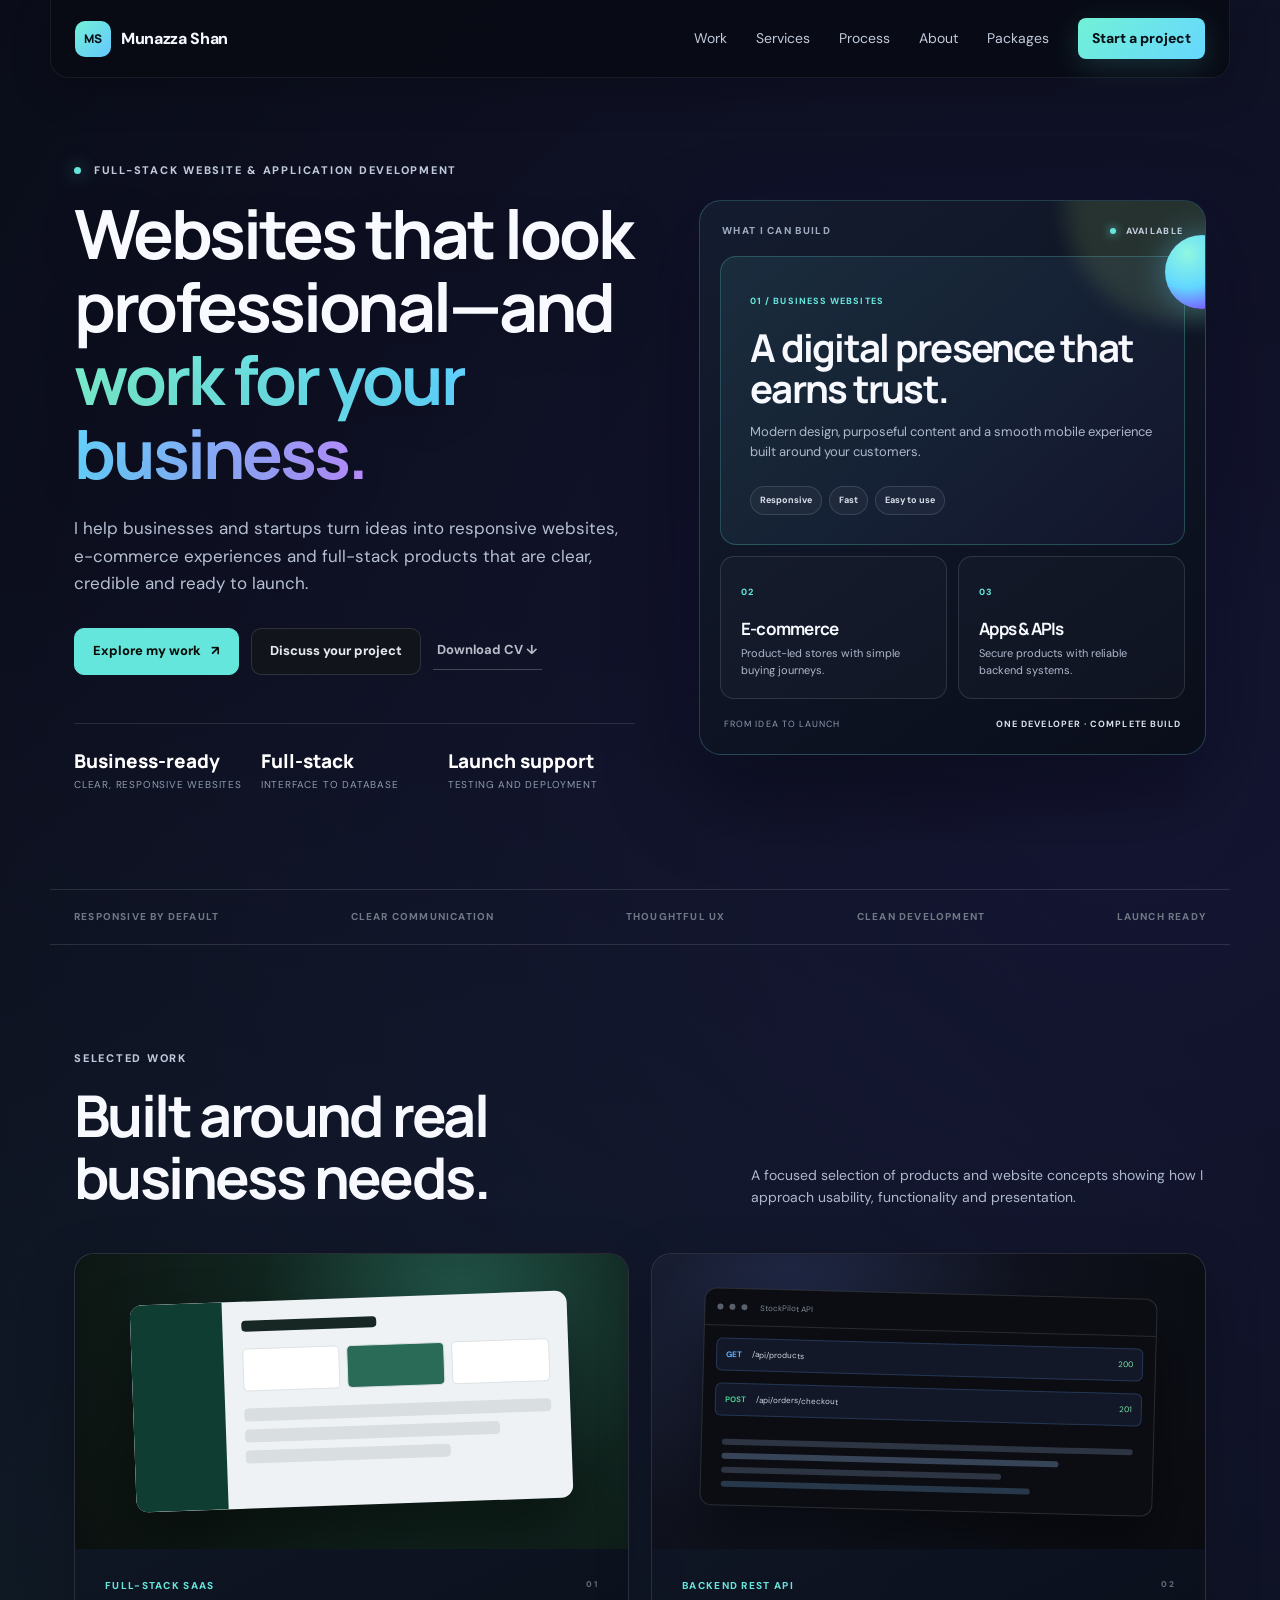
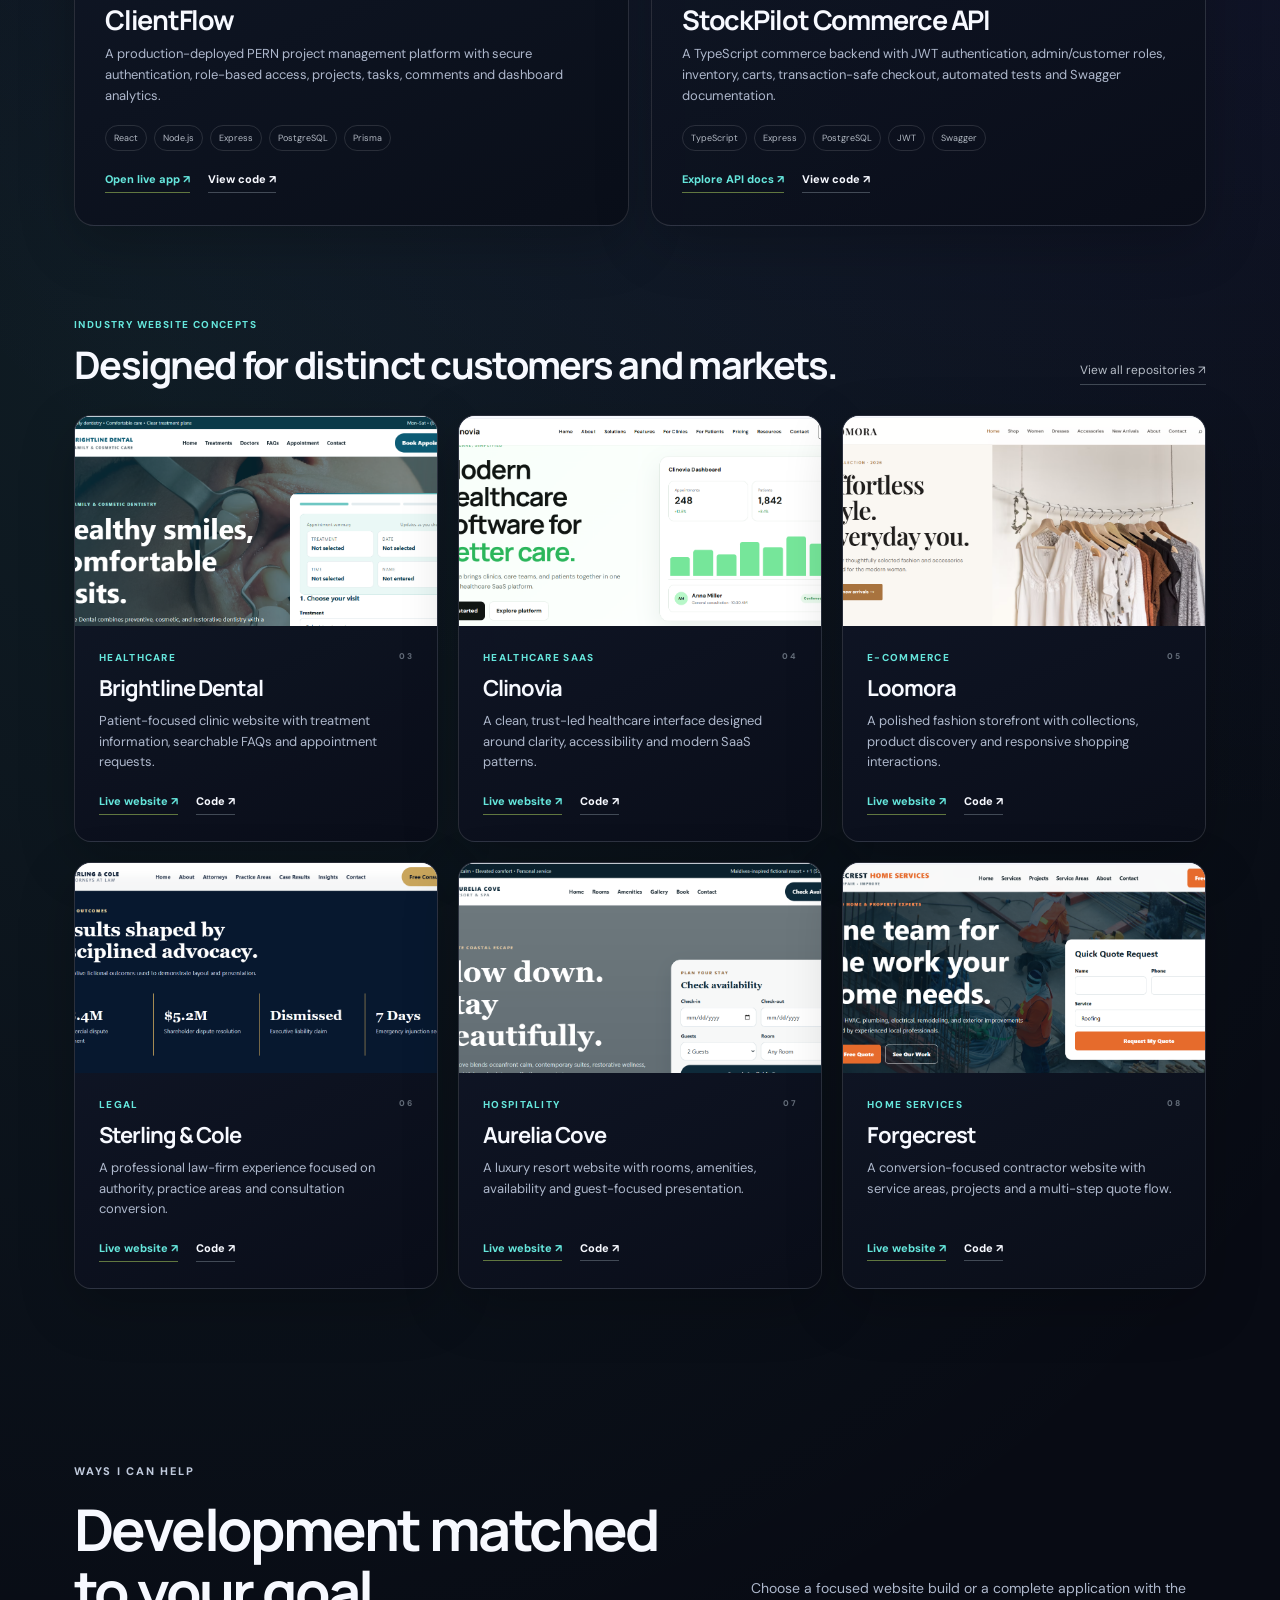
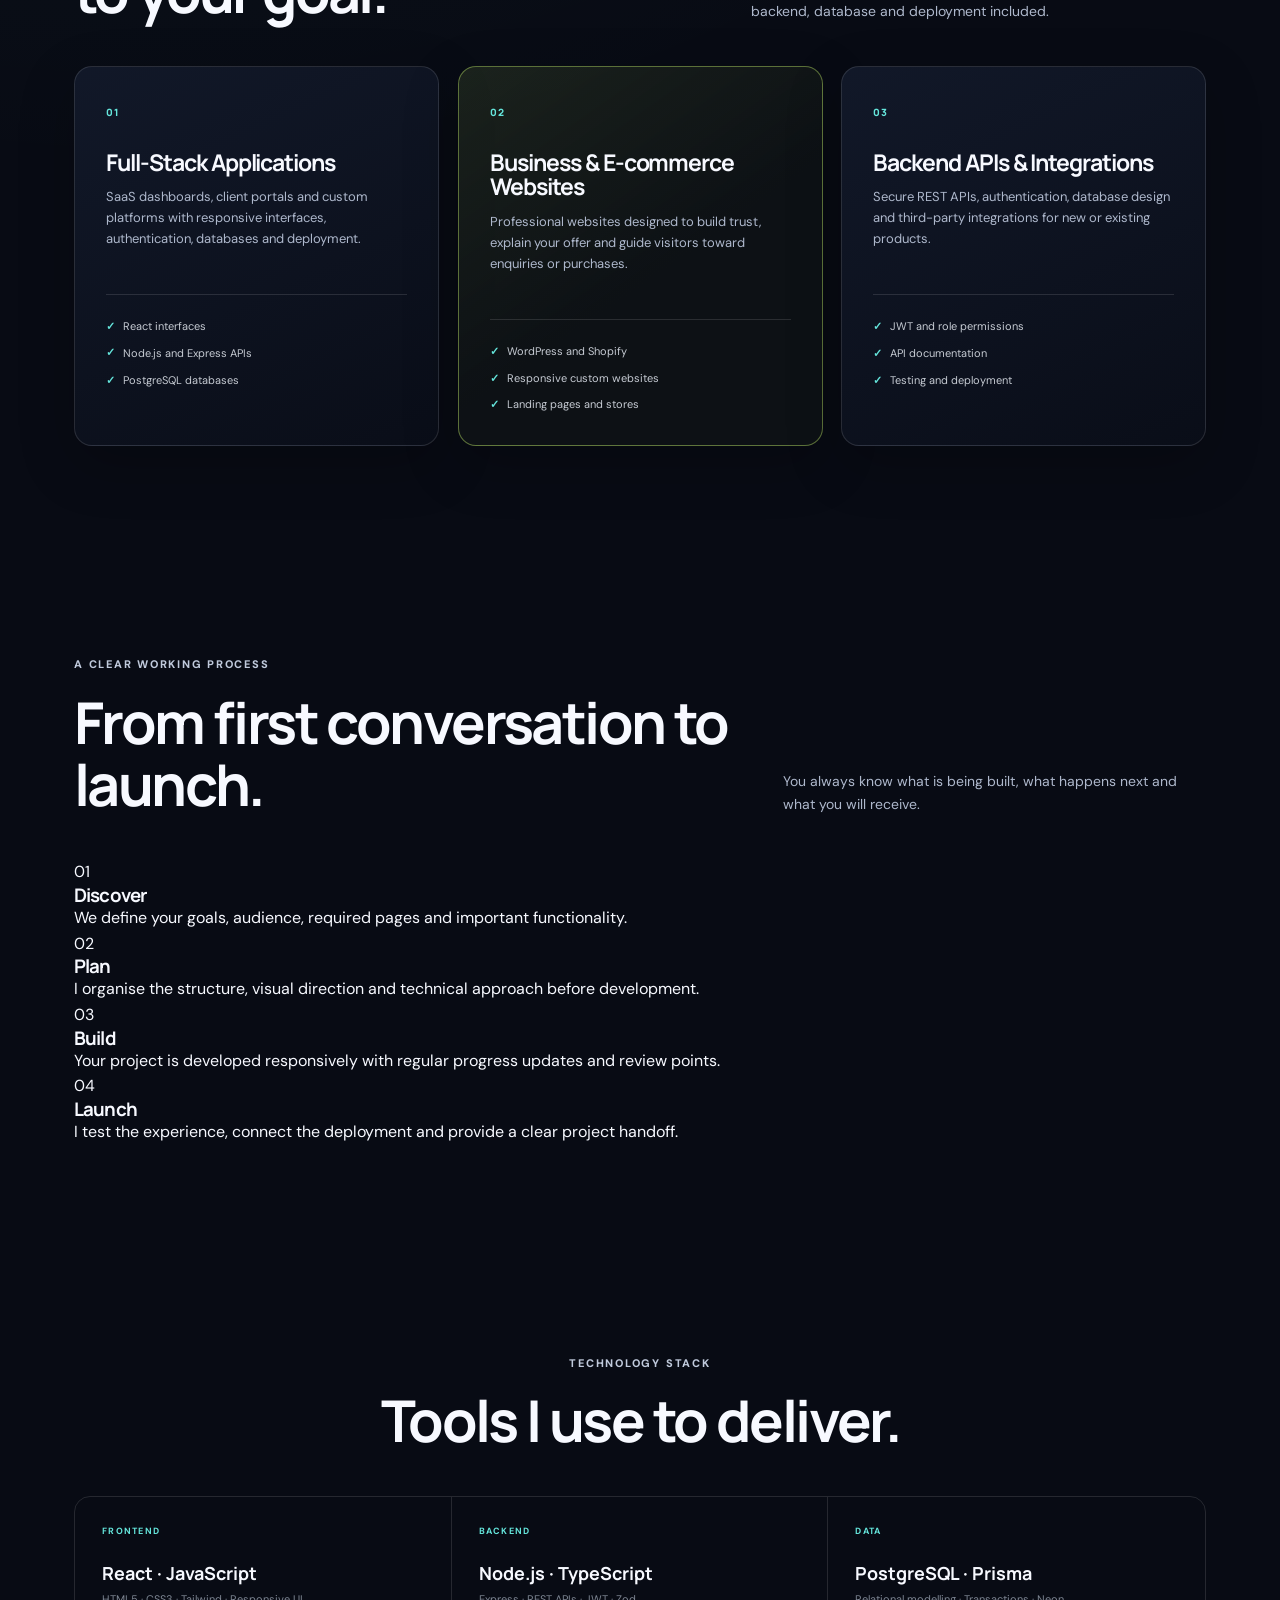
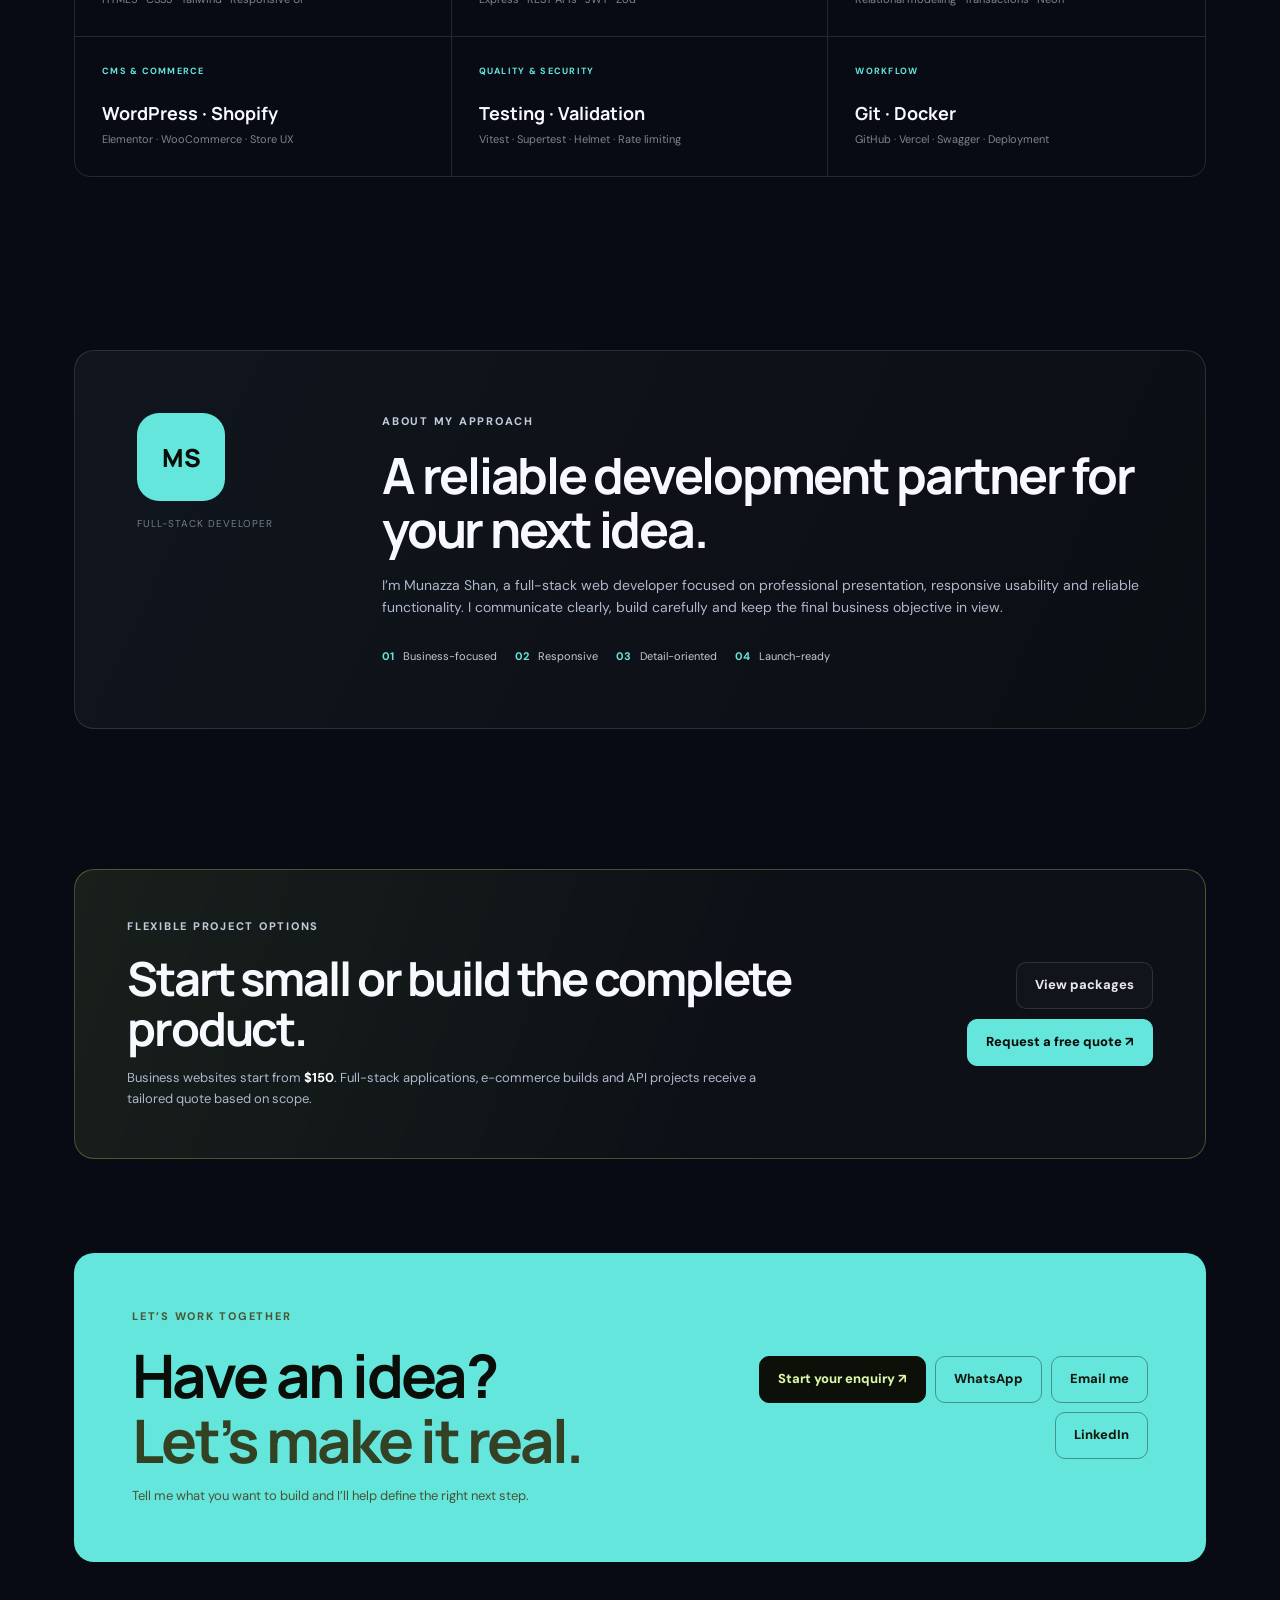
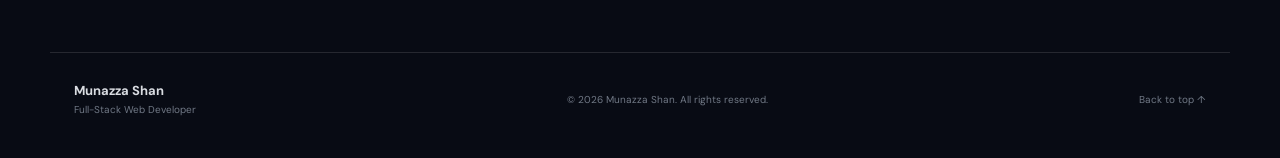
==== commit 0ae22024: "Add files via upload" ====
--- a/index.html
+++ b/index.html
@@ -4,7 +4,7 @@
   <meta charset="UTF-8">
   <meta name="viewport" content="width=device-width, initial-scale=1.0">
   <meta name="description" content="Munazza Shan is a full-stack web developer building business websites, SaaS applications, e-commerce experiences and secure REST APIs.">
-  <meta name="theme-color" content="#080a12">
+  <meta name="theme-color" content="#f5f0e8">
   <meta property="og:title" content="Munazza Shan | Full-Stack Web Developer">
   <meta property="og:description" content="Full-stack applications, REST APIs and client-focused websites built for real business goals.">
   <meta property="og:type" content="website">
@@ -12,7 +12,7 @@
   <link rel="preconnect" href="https://fonts.googleapis.com">
   <link rel="preconnect" href="https://fonts.gstatic.com" crossorigin>
   <link href="https://fonts.googleapis.com/css2?family=DM+Sans:wght@400;500;600;700&family=Manrope:wght@600;700;800&display=swap" rel="stylesheet">
-  <link rel="stylesheet" href="portfolio-v2.css?v=4">
+  <link rel="stylesheet" href="portfolio-v2.css?v=clean3d">
 </head>
 <body>
   <div class="bg-grid" aria-hidden="true"></div>
@@ -48,9 +48,7 @@
         </div>
       </div>
 
-      <div class="hero-showcase tilt-card" aria-label="Selected development capabilities">
-        <div class="orb orb-a" aria-hidden="true"></div><div class="orb orb-b" aria-hidden="true"></div>
-        <div class="code-cube" aria-hidden="true"><span>&lt;/&gt;</span></div>
+      <div class="hero-showcase" aria-label="Selected development capabilities">
         <div class="showcase-head"><span>What I can build</span><small><i></i> Available</small></div>
         <article class="showcase-main">
           <span>01 / Business websites</span>
@@ -77,7 +75,7 @@
       </div>
 
       <div class="flagship-grid">
-        <article class="flagship-card tilt-card">
+        <article class="flagship-card">
           <div class="flagship-visual clientflow-visual">
             <div class="mini-dashboard"><div class="mini-side"></div><div class="mini-work"><i></i><div><span></span><span></span><span></span></div><b></b><b></b><b></b></div></div>
           </div>
@@ -90,7 +88,7 @@
           </div>
         </article>
 
-        <article class="flagship-card tilt-card">
+        <article class="flagship-card">
           <div class="flagship-visual api-visual">
             <div class="api-window"><div class="api-top"><i></i><i></i><i></i><span>StockPilot API</span></div><div class="api-line"><b>GET</b><span>/api/products</span><em>200</em></div><div class="api-line"><b class="post">POST</b><span>/api/orders/checkout</span><em>201</em></div><div class="api-code"><i></i><i></i><i></i><i></i></div></div>
           </div>
@@ -107,21 +105,21 @@
       <div class="work-heading"><div><span>Industry website concepts</span><h3>Designed for distinct customers and markets.</h3></div><a href="https://github.com/munazza-shan-web?tab=repositories" target="_blank" rel="noopener">View all repositories ↗</a></div>
 
       <div class="projects-grid">
-        <article class="project-card tilt-card"><a class="project-image" href="https://munazza-shan-web.github.io/brightline-dental-care/" target="_blank" rel="noopener"><img src="assets/dental.png" alt="Brightline Dental Care website" loading="lazy"></a><div class="project-body"><div class="project-top"><span>Healthcare</span><small>03</small></div><h3>Brightline Dental</h3><p>Patient-focused clinic website with treatment information, searchable FAQs and appointment requests.</p><div class="project-links"><a class="project-link live-link" href="https://munazza-shan-web.github.io/brightline-dental-care/" target="_blank" rel="noopener">Live website ↗</a><a class="project-link" href="https://github.com/munazza-shan-web/brightline-dental-care" target="_blank" rel="noopener">Code ↗</a></div></div></article>
-        <article class="project-card tilt-card"><a class="project-image" href="https://munazza-shan-web.github.io/clinovia-healthcare-website/" target="_blank" rel="noopener"><img src="assets/clinovia.png" alt="Clinovia healthcare SaaS website" loading="lazy"></a><div class="project-body"><div class="project-top"><span>Healthcare SaaS</span><small>04</small></div><h3>Clinovia</h3><p>A clean, trust-led healthcare interface designed around clarity, accessibility and modern SaaS patterns.</p><div class="project-links"><a class="project-link live-link" href="https://munazza-shan-web.github.io/clinovia-healthcare-website/" target="_blank" rel="noopener">Live website ↗</a><a class="project-link" href="https://github.com/munazza-shan-web/clinovia-healthcare-website" target="_blank" rel="noopener">Code ↗</a></div></div></article>
-        <article class="project-card tilt-card"><a class="project-image" href="https://munazza-shan-web.github.io/loomora-ecommerce/" target="_blank" rel="noopener"><img src="assets/loomora.png" alt="Loomora e-commerce website" loading="lazy"></a><div class="project-body"><div class="project-top"><span>E-commerce</span><small>05</small></div><h3>Loomora</h3><p>A polished fashion storefront with collections, product discovery and responsive shopping interactions.</p><div class="project-links"><a class="project-link live-link" href="https://munazza-shan-web.github.io/loomora-ecommerce/" target="_blank" rel="noopener">Live website ↗</a><a class="project-link" href="https://github.com/munazza-shan-web/loomora-ecommerce" target="_blank" rel="noopener">Code ↗</a></div></div></article>
-        <article class="project-card tilt-card"><a class="project-image" href="https://munazza-shan-web.github.io/sterling-cole-law-firm/" target="_blank" rel="noopener"><img src="assets/sterling.png" alt="Sterling and Cole law firm website" loading="lazy"></a><div class="project-body"><div class="project-top"><span>Legal</span><small>06</small></div><h3>Sterling &amp; Cole</h3><p>A professional law-firm experience focused on authority, practice areas and consultation conversion.</p><div class="project-links"><a class="project-link live-link" href="https://munazza-shan-web.github.io/sterling-cole-law-firm/" target="_blank" rel="noopener">Live website ↗</a><a class="project-link" href="https://github.com/munazza-shan-web/sterling-cole-law-firm" target="_blank" rel="noopener">Code ↗</a></div></div></article>
-        <article class="project-card tilt-card"><a class="project-image" href="https://munazza-shan-web.github.io/aurelia-cove-resort/" target="_blank" rel="noopener"><img src="assets/aurelia.png" alt="Aurelia Cove Resort website" loading="lazy"></a><div class="project-body"><div class="project-top"><span>Hospitality</span><small>07</small></div><h3>Aurelia Cove</h3><p>A luxury resort website with rooms, amenities, availability and guest-focused presentation.</p><div class="project-links"><a class="project-link live-link" href="https://munazza-shan-web.github.io/aurelia-cove-resort/" target="_blank" rel="noopener">Live website ↗</a><a class="project-link" href="https://github.com/munazza-shan-web/aurelia-cove-resort" target="_blank" rel="noopener">Code ↗</a></div></div></article>
-        <article class="project-card tilt-card"><a class="project-image" href="https://munazza-shan-web.github.io/forgecrest-home-services/" target="_blank" rel="noopener"><img src="assets/forgecrest.png" alt="Forgecrest Home Services website" loading="lazy"></a><div class="project-body"><div class="project-top"><span>Home Services</span><small>08</small></div><h3>Forgecrest</h3><p>A conversion-focused contractor website with service areas, projects and a multi-step quote flow.</p><div class="project-links"><a class="project-link live-link" href="https://munazza-shan-web.github.io/forgecrest-home-services/" target="_blank" rel="noopener">Live website ↗</a><a class="project-link" href="https://github.com/munazza-shan-web/forgecrest-home-services" target="_blank" rel="noopener">Code ↗</a></div></div></article>
+        <article class="project-card"><a class="project-image" href="https://munazza-shan-web.github.io/brightline-dental-care/" target="_blank" rel="noopener"><img src="assets/dental.png" alt="Brightline Dental Care website" loading="lazy"></a><div class="project-body"><div class="project-top"><span>Healthcare</span><small>03</small></div><h3>Brightline Dental</h3><p>Patient-focused clinic website with treatment information, searchable FAQs and appointment requests.</p><div class="project-links"><a class="project-link live-link" href="https://munazza-shan-web.github.io/brightline-dental-care/" target="_blank" rel="noopener">Live website ↗</a><a class="project-link" href="https://github.com/munazza-shan-web/brightline-dental-care" target="_blank" rel="noopener">Code ↗</a></div></div></article>
+        <article class="project-card"><a class="project-image" href="https://munazza-shan-web.github.io/clinovia-healthcare-website/" target="_blank" rel="noopener"><img src="assets/clinovia.png" alt="Clinovia healthcare SaaS website" loading="lazy"></a><div class="project-body"><div class="project-top"><span>Healthcare SaaS</span><small>04</small></div><h3>Clinovia</h3><p>A clean, trust-led healthcare interface designed around clarity, accessibility and modern SaaS patterns.</p><div class="project-links"><a class="project-link live-link" href="https://munazza-shan-web.github.io/clinovia-healthcare-website/" target="_blank" rel="noopener">Live website ↗</a><a class="project-link" href="https://github.com/munazza-shan-web/clinovia-healthcare-website" target="_blank" rel="noopener">Code ↗</a></div></div></article>
+        <article class="project-card"><a class="project-image" href="https://munazza-shan-web.github.io/loomora-ecommerce/" target="_blank" rel="noopener"><img src="assets/loomora.png" alt="Loomora e-commerce website" loading="lazy"></a><div class="project-body"><div class="project-top"><span>E-commerce</span><small>05</small></div><h3>Loomora</h3><p>A polished fashion storefront with collections, product discovery and responsive shopping interactions.</p><div class="project-links"><a class="project-link live-link" href="https://munazza-shan-web.github.io/loomora-ecommerce/" target="_blank" rel="noopener">Live website ↗</a><a class="project-link" href="https://github.com/munazza-shan-web/loomora-ecommerce" target="_blank" rel="noopener">Code ↗</a></div></div></article>
+        <article class="project-card"><a class="project-image" href="https://munazza-shan-web.github.io/sterling-cole-law-firm/" target="_blank" rel="noopener"><img src="assets/sterling.png" alt="Sterling and Cole law firm website" loading="lazy"></a><div class="project-body"><div class="project-top"><span>Legal</span><small>06</small></div><h3>Sterling &amp; Cole</h3><p>A professional law-firm experience focused on authority, practice areas and consultation conversion.</p><div class="project-links"><a class="project-link live-link" href="https://munazza-shan-web.github.io/sterling-cole-law-firm/" target="_blank" rel="noopener">Live website ↗</a><a class="project-link" href="https://github.com/munazza-shan-web/sterling-cole-law-firm" target="_blank" rel="noopener">Code ↗</a></div></div></article>
+        <article class="project-card"><a class="project-image" href="https://munazza-shan-web.github.io/aurelia-cove-resort/" target="_blank" rel="noopener"><img src="assets/aurelia.png" alt="Aurelia Cove Resort website" loading="lazy"></a><div class="project-body"><div class="project-top"><span>Hospitality</span><small>07</small></div><h3>Aurelia Cove</h3><p>A luxury resort website with rooms, amenities, availability and guest-focused presentation.</p><div class="project-links"><a class="project-link live-link" href="https://munazza-shan-web.github.io/aurelia-cove-resort/" target="_blank" rel="noopener">Live website ↗</a><a class="project-link" href="https://github.com/munazza-shan-web/aurelia-cove-resort" target="_blank" rel="noopener">Code ↗</a></div></div></article>
+        <article class="project-card"><a class="project-image" href="https://munazza-shan-web.github.io/forgecrest-home-services/" target="_blank" rel="noopener"><img src="assets/forgecrest.png" alt="Forgecrest Home Services website" loading="lazy"></a><div class="project-body"><div class="project-top"><span>Home Services</span><small>08</small></div><h3>Forgecrest</h3><p>A conversion-focused contractor website with service areas, projects and a multi-step quote flow.</p><div class="project-links"><a class="project-link live-link" href="https://munazza-shan-web.github.io/forgecrest-home-services/" target="_blank" rel="noopener">Live website ↗</a><a class="project-link" href="https://github.com/munazza-shan-web/forgecrest-home-services" target="_blank" rel="noopener">Code ↗</a></div></div></article>
       </div>
     </section>
 
     <section id="services" class="section services-section">
       <div class="section-heading"><div><div class="eyebrow">Ways I can help</div><h2>Development matched to your goal.</h2></div><p>Choose a focused website build or a complete application with the backend, database and deployment included.</p></div>
       <div class="services-grid">
-        <article class="service-card tilt-card"><span>01</span><h3>Full-Stack Applications</h3><p>SaaS dashboards, client portals and custom platforms with responsive interfaces, authentication, databases and deployment.</p><ul><li>React interfaces</li><li>Node.js and Express APIs</li><li>PostgreSQL databases</li></ul></article>
-        <article class="service-card featured-service tilt-card"><span>02</span><h3>Business &amp; E-commerce Websites</h3><p>Professional websites designed to build trust, explain your offer and guide visitors toward enquiries or purchases.</p><ul><li>WordPress and Shopify</li><li>Responsive custom websites</li><li>Landing pages and stores</li></ul></article>
-        <article class="service-card tilt-card"><span>03</span><h3>Backend APIs &amp; Integrations</h3><p>Secure REST APIs, authentication, database design and third-party integrations for new or existing products.</p><ul><li>JWT and role permissions</li><li>API documentation</li><li>Testing and deployment</li></ul></article>
+        <article class="service-card"><span>01</span><h3>Full-Stack Applications</h3><p>SaaS dashboards, client portals and custom platforms with responsive interfaces, authentication, databases and deployment.</p><ul><li>React interfaces</li><li>Node.js and Express APIs</li><li>PostgreSQL databases</li></ul></article>
+        <article class="service-card featured-service"><span>02</span><h3>Business &amp; E-commerce Websites</h3><p>Professional websites designed to build trust, explain your offer and guide visitors toward enquiries or purchases.</p><ul><li>WordPress and Shopify</li><li>Responsive custom websites</li><li>Landing pages and stores</li></ul></article>
+        <article class="service-card"><span>03</span><h3>Backend APIs &amp; Integrations</h3><p>Secure REST APIs, authentication, database design and third-party integrations for new or existing products.</p><ul><li>JWT and role permissions</li><li>API documentation</li><li>Testing and deployment</li></ul></article>
       </div>
     </section>
 
@@ -167,6 +165,20 @@
   </main>
 
   <footer><div><strong>Munazza Shan</strong><span>Full-Stack Web Developer</span></div><p>© <span id="year"></span> Munazza Shan. All rights reserved.</p><a href="#home">Back to top ↑</a></footer>
-  <script src="portfolio-v2.js?v=4"></script>
+  <script src="portfolio-v2.js"></script>
+
+<script>
+(() => {
+  if (matchMedia('(pointer:fine)').matches && !matchMedia('(prefers-reduced-motion: reduce)').matches) {
+    document.querySelectorAll('.hero-showcase,.flagship-card,.project-card,.service-card').forEach(el => {
+      el.addEventListener('mousemove', e => {
+        const r=el.getBoundingClientRect(), x=(e.clientX-r.left)/r.width-.5, y=(e.clientY-r.top)/r.height-.5;
+        el.style.transform=`perspective(1000px) rotateX(${-y*3.5}deg) rotateY(${x*4.5}deg) translateY(-2px)`;
+      });
+      el.addEventListener('mouseleave',()=>el.style.transform='');
+    });
+  }
+})();
+</script>
 </body>
 </html>
--- a/portfolio-v2.css
+++ b/portfolio-v2.css
@@ -261,88 +261,23 @@
   html { scroll-behavior: auto; } *, *::before, *::after { animation-duration: .01ms !important; transition-duration: .01ms !important; }.reveal { opacity: 1; transform: none; }
 }
 
-/* ===== 3D / Aurora visual upgrade ===== */
-:root{
-  --accent:#8df7c7;
-  --accent-2:#8aa8ff;
-  --accent-3:#d695ff;
-  --cyan:#6ee7ff;
-  --glow:rgba(110,231,255,.18);
-}
-body{
-  background:
-    radial-gradient(circle at 12% 8%,rgba(138,168,255,.13),transparent 28%),
-    radial-gradient(circle at 86% 18%,rgba(214,149,255,.11),transparent 25%),
-    radial-gradient(circle at 50% 70%,rgba(141,247,199,.06),transparent 30%),
-    #070911;
-}
-.bg-grid{opacity:.32;background-size:64px 64px;transform:perspective(900px) rotateX(58deg) scale(1.45);transform-origin:top center;mask-image:linear-gradient(to bottom,black,transparent 70%)}
-.site-header{background:rgba(7,9,17,.72);border-radius:0 0 18px 18px}.logo span,.nav-cta,.btn.primary,.submit-button{background:linear-gradient(135deg,var(--accent),var(--cyan));box-shadow:0 0 30px rgba(110,231,255,.12)}
-h1 em,h2 em,.project-link:hover,.live-link{background:linear-gradient(90deg,var(--accent),var(--cyan),var(--accent-3));-webkit-background-clip:text;background-clip:text;color:transparent}
-.hero{perspective:1200px;position:relative}.hero::before{content:"";position:absolute;width:420px;height:420px;border-radius:50%;left:-250px;top:40px;background:rgba(138,168,255,.11);filter:blur(70px);pointer-events:none}
-.hero-copy{position:relative;z-index:2}.hero-copy h1{text-shadow:0 14px 50px rgba(0,0,0,.35)}
-.hero-showcase{overflow:visible;transform-style:preserve-3d;background:linear-gradient(145deg,rgba(25,29,45,.88),rgba(9,12,22,.94));border-color:rgba(138,168,255,.25);box-shadow:0 45px 110px rgba(0,0,0,.55),0 0 70px rgba(110,231,255,.06)}
-.hero-showcase::after{content:"";position:absolute;inset:8px;border:1px solid rgba(255,255,255,.05);border-radius:17px;pointer-events:none;transform:translateZ(18px)}
-.showcase-main,.showcase-grid,.showcase-head,.showcase-foot{transform:translateZ(28px)}
-.showcase-main{background:linear-gradient(135deg,rgba(141,247,199,.11),rgba(138,168,255,.08),rgba(214,149,255,.06));border-color:rgba(110,231,255,.25)}
-.orb{position:absolute;border-radius:50%;filter:blur(1px);pointer-events:none;transform:translateZ(65px)}.orb-a{width:58px;height:58px;right:-22px;top:62px;background:radial-gradient(circle at 30% 30%,#fff,var(--cyan) 20%,#6d65ff 72%);box-shadow:0 0 45px rgba(110,231,255,.35);animation:floatOrb 5s ease-in-out infinite}.orb-b{width:28px;height:28px;left:-12px;bottom:82px;background:radial-gradient(circle at 30% 30%,#fff,var(--accent-3) 24%,#725cff);box-shadow:0 0 32px rgba(214,149,255,.4);animation:floatOrb 4s ease-in-out infinite reverse}
-.code-cube{position:absolute;right:34px;bottom:-26px;width:76px;height:76px;display:grid;place-items:center;border:1px solid rgba(255,255,255,.18);border-radius:18px;background:linear-gradient(145deg,rgba(138,168,255,.28),rgba(214,149,255,.15));backdrop-filter:blur(12px);box-shadow:0 18px 50px #0008;transform:translateZ(80px) rotate(9deg);font:800 18px Manrope;color:#fff;animation:cubeFloat 6s ease-in-out infinite}
-@keyframes floatOrb{50%{transform:translateZ(65px) translateY(-14px)}}@keyframes cubeFloat{50%{transform:translateZ(80px) rotate(-3deg) translateY(-10px)}}
-.tilt-card{--rx:0deg;--ry:0deg;--lift:0px;transform:perspective(1100px) rotateX(var(--rx)) rotateY(var(--ry)) translateY(var(--lift));transform-style:preserve-3d;will-change:transform;transition:transform .16s ease,border-color .3s ease,box-shadow .3s ease}
-.tilt-card:hover{--lift:-7px;box-shadow:0 30px 75px rgba(0,0,0,.32),0 0 38px rgba(110,231,255,.055);border-color:rgba(110,231,255,.3)}
-.flagship-visual,.project-image,.service-card>span{transform:translateZ(18px)}.flagship-content,.project-body{position:relative;transform:translateZ(10px)}
-.flagship-card:nth-child(2),.project-card:nth-child(3n+2){border-color:rgba(214,149,255,.16)}
-.clientflow-visual{background:radial-gradient(circle at 70% 20%,#24645b,#152b31 45%,#0c1118)}.api-visual{background:radial-gradient(circle at 25% 20%,#30396c,#17182c 50%,#0a0c14)}
-.stack-strip span::before{content:"✦";color:var(--accent);margin-right:10px}.eyebrow i,.showcase-head i{background:var(--cyan);box-shadow:0 0 18px var(--cyan)}
-.project-image{position:relative}.project-image::after{content:"";position:absolute;inset:0;background:linear-gradient(135deg,transparent 55%,rgba(110,231,255,.12));pointer-events:none}.project-image img{filter:saturate(.92) contrast(1.02)}
-.service-card{background:linear-gradient(145deg,rgba(18,23,36,.96),rgba(10,13,23,.94))}.service-card.featured-service{background:linear-gradient(145deg,rgba(141,247,199,.1),rgba(138,168,255,.07),#0d111b 62%);border-color:rgba(110,231,255,.32)}
-.about-card,.pricing-box,.custom-solutions{box-shadow:0 28px 80px rgba(0,0,0,.22)}
-.about-label>span{background:linear-gradient(135deg,var(--accent),var(--cyan),var(--accent-2))}
-.reveal{opacity:0;transform:perspective(1000px) translateY(30px) rotateX(3deg);transition:opacity .7s ease,transform .7s cubic-bezier(.2,.8,.2,1)}.reveal.visible{opacity:1;transform:perspective(1000px) translateY(0) rotateX(0)}
-@media(max-width:900px){.hero-showcase{overflow:hidden}.orb,.code-cube{display:none}.tilt-card,.tilt-card:hover{transform:none!important}.bg-grid{transform:none}}
-@media(prefers-reduced-motion:reduce){.orb,.code-cube{animation:none}.tilt-card,.tilt-card:hover{transform:none!important;transition:none}}
-
-/* ===== Readability fix: 3D dark theme contrast ===== */
-:root{
-  --bg:#070911;
-  --panel:#101522;
-  --panel-2:#151c2c;
-  --text:#f7f9ff;
-  --muted:#b7c0d3;
-  --line:rgba(255,255,255,.13);
-}
-body{color:var(--text)}
-.site-header{color:#f7f9ff;border:1px solid rgba(255,255,255,.05);border-top:0}
-.logo{color:#f7f9ff}.logo span{color:#071017}
-.nav{color:#c5cce0}.nav a{color:#c5cce0}.nav a:hover{color:#fff}
-.nav-cta{color:#071017!important}
-.eyebrow{color:#f0a879}
-h1,h2,h3{color:#f7f9ff}
-.hero-copy h1{color:#f7f9ff;text-shadow:0 3px 22px rgba(0,0,0,.45)}
-.hero-text{color:#c0c8d8}
-.hero-proof strong{color:#fff}.hero-proof span{color:#98a3b8}
-.showcase-head{color:#aab4c8}.showcase-head small{color:#bfc9dc}
-.showcase-main h2,.showcase-grid h3{color:#f7f9ff}.showcase-main p,.showcase-grid p{color:#b7c0d3}
-.showcase-tags b{color:#dce3ef;background:rgba(255,255,255,.045);border-color:rgba(255,255,255,.14)}
-.showcase-foot{color:#99a5ba}.showcase-foot strong{color:#e7ebf4}
-.section-heading>p,.flagship-content p,.project-body p,.service-card p,.about-card p,.pricing-box p{color:#b7c0d3}
-.flagship-card,.project-card,.service-card{color:#f7f9ff;background:linear-gradient(145deg,rgba(18,23,36,.97),rgba(9,12,21,.96));border-color:rgba(255,255,255,.12)}
-.project-top small{color:#9aa5ba}.tags span{color:#c8d0df;background:rgba(255,255,255,.04);border-color:rgba(255,255,255,.13)}
-.project-link,.work-heading>a,.text-link{color:#d5dbea}
-.service-card li{color:#d0d6e2}.skills-grid{background:rgba(15,20,32,.82);border-color:var(--line)}.skill strong{color:#f7f9ff}.skill span{color:#aeb7ca}
-.about-card{color:#f7f9ff;background:linear-gradient(120deg,rgba(19,26,40,.98),rgba(11,15,25,.98));border-color:rgba(110,231,255,.18)}
-.process span{color:#cbd2df}.pricing-box,.custom-solutions{color:#f7f9ff;background:linear-gradient(120deg,rgba(18,25,39,.98),rgba(10,14,24,.98));border-color:rgba(110,231,255,.2)}
-.pricing-box p strong{color:#fff}
-footer{color:#9ea8bb;border-color:var(--line)}footer strong{color:#f7f9ff}
-@media(max-width:800px){.nav{background:#0d1220;border-color:rgba(255,255,255,.12)}.menu-btn{color:#fff}}
-
-/* FINAL DARK THEME CONTRAST GUARD */
-.site-header, .site-header * { color: #eaf0ff !important; }
-.site-header .logo span, .site-header .nav-cta { color:#071017 !important; }
-.hero h1, .hero h2, .hero h3, .hero-showcase h2, .hero-showcase h3 { color:#f7f9ff !important; }
-.hero h1 em, .hero h2 em { color:transparent !important; }
-.hero-text, .hero-showcase p { color:#c4ccdc !important; }
-.showcase-head, .showcase-head small, .showcase-foot { color:#aeb9cc !important; }
-.showcase-foot strong { color:#f0f4ff !important; }
-.showcase-tags b { color:#e2e8f4 !important; }
-@media(max-width:800px){.site-header .nav{background:#0d1220 !important;}}
+/* 3D portfolio enhancement — single dark theme */
+:root {
+  --bg:#080b14; --panel:#101625; --panel-2:#151d31; --text:#f7f9ff; --muted:#aeb8cc;
+  --line:rgba(255,255,255,.12); --accent:#65e6dc; --accent-soft:rgba(101,230,220,.12); --max:1180px;
+}
+body{background:radial-gradient(circle at 88% 12%,rgba(104,92,255,.13),transparent 28%),radial-gradient(circle at 12% 30%,rgba(101,230,220,.08),transparent 30%),var(--bg);color:var(--text)}
+.site-header{background:rgba(8,11,20,.88);border:1px solid rgba(255,255,255,.07);border-top:0;border-radius:0 0 18px 18px;box-shadow:0 14px 40px rgba(0,0,0,.18)}
+.logo{color:#f7f9ff}.logo span{background:linear-gradient(135deg,#72f1d6,#65c7ff);color:#071017}.nav{color:#c1cadb}.nav a{color:#c1cadb}.nav a:hover{color:#fff}.nav-cta{background:linear-gradient(135deg,#72f1d6,#66d7ff)!important;color:#071017!important;box-shadow:0 8px 28px rgba(101,230,220,.16)}
+.eyebrow{color:#c0cadc}.eyebrow i{background:#65e6dc;box-shadow:0 0 18px rgba(101,230,220,.7)}
+h1{color:#f8faff;text-shadow:0 10px 45px rgba(0,0,0,.18)}
+h1 em,h2 em{background:linear-gradient(90deg,#7bf0cf,#62d8ff 55%,#b98cff);-webkit-background-clip:text;background-clip:text;color:transparent}
+.hero-text{color:#b6c0d3}.hero-proof strong{color:#fff}.hero-proof span{color:#8f9bb1}
+.hero-showcase{background:linear-gradient(145deg,rgba(20,29,48,.98),rgba(10,14,26,.98));border-color:rgba(117,225,239,.22);box-shadow:0 36px 90px rgba(0,0,0,.45),0 0 80px rgba(92,105,255,.07);transform-style:preserve-3d;will-change:transform}
+.hero-showcase::after{content:"";position:absolute;width:74px;height:74px;border-radius:50%;right:-34px;top:34px;background:radial-gradient(circle at 30% 25%,#8ff8e0,#62d7ff 45%,#795cff 78%);box-shadow:0 0 34px rgba(98,215,255,.4);transform:translateZ(40px)}
+.showcase-head{color:#9eabc1}.showcase-head small{color:#c6d0df}.showcase-main{background:linear-gradient(135deg,rgba(101,230,220,.09),rgba(118,94,255,.06));border-color:rgba(101,230,220,.24)}
+.showcase-main h2,.showcase-grid h3{color:#f7f9ff}.showcase-main p,.showcase-grid p{color:#aeb8cc}.showcase-tags b{color:#d9e0eb;background:rgba(255,255,255,.04)}.showcase-foot{color:#8f9bb1}.showcase-foot strong{color:#dbe2ee}
+.flagship-card,.project-card,.service-card,.about-card,.pricing-box,.package-card,.form-card{transform-style:preserve-3d;will-change:transform}
+.flagship-card,.project-card,.service-card{background:linear-gradient(155deg,rgba(18,25,42,.96),rgba(10,14,25,.96));box-shadow:0 18px 55px rgba(0,0,0,.22)}
+.flagship-card:hover,.project-card:hover,.service-card:hover{border-color:rgba(101,230,220,.32);box-shadow:0 25px 70px rgba(0,0,0,.32),0 0 40px rgba(101,230,220,.05)}
+@media(max-width:800px){.nav{background:#0d1322;border-color:rgba(255,255,255,.1);box-shadow:0 25px 50px rgba(0,0,0,.35)}.nav a{color:#dce3ef}.hero-showcase::after{display:none}}
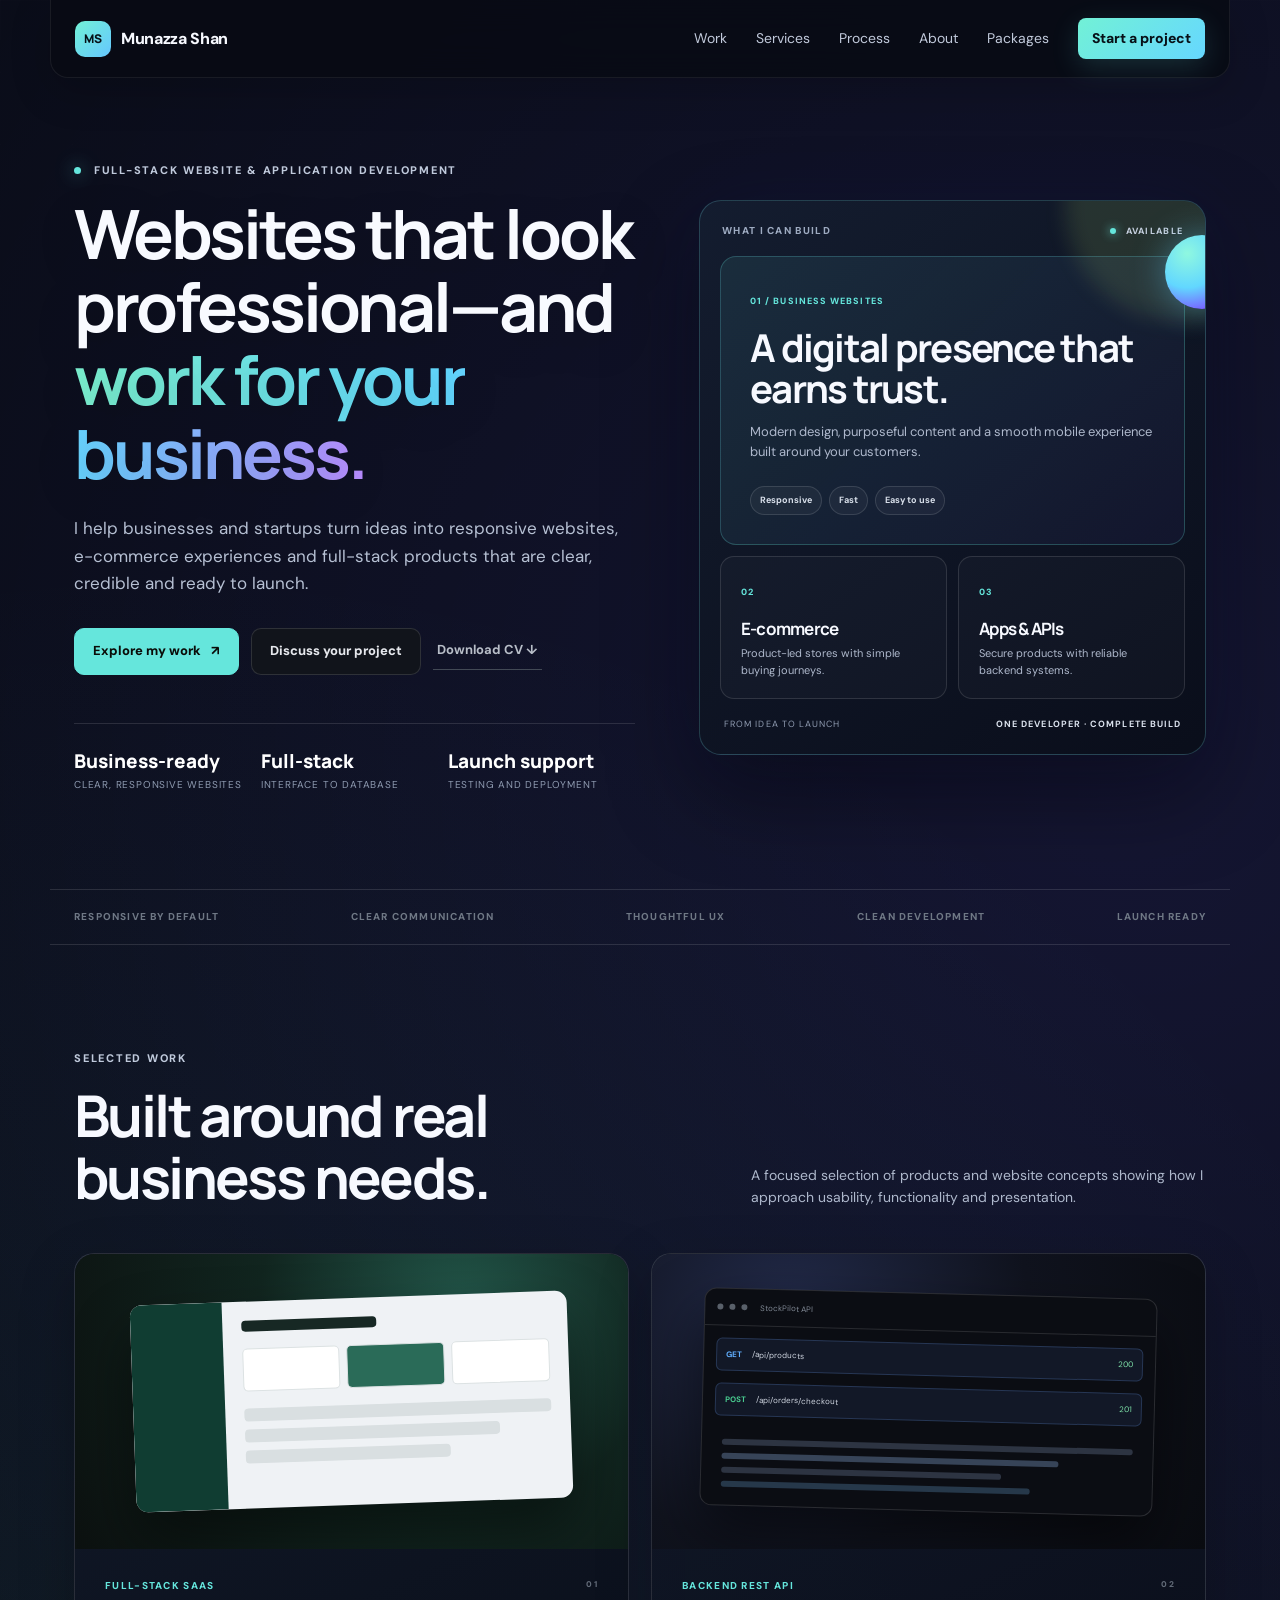
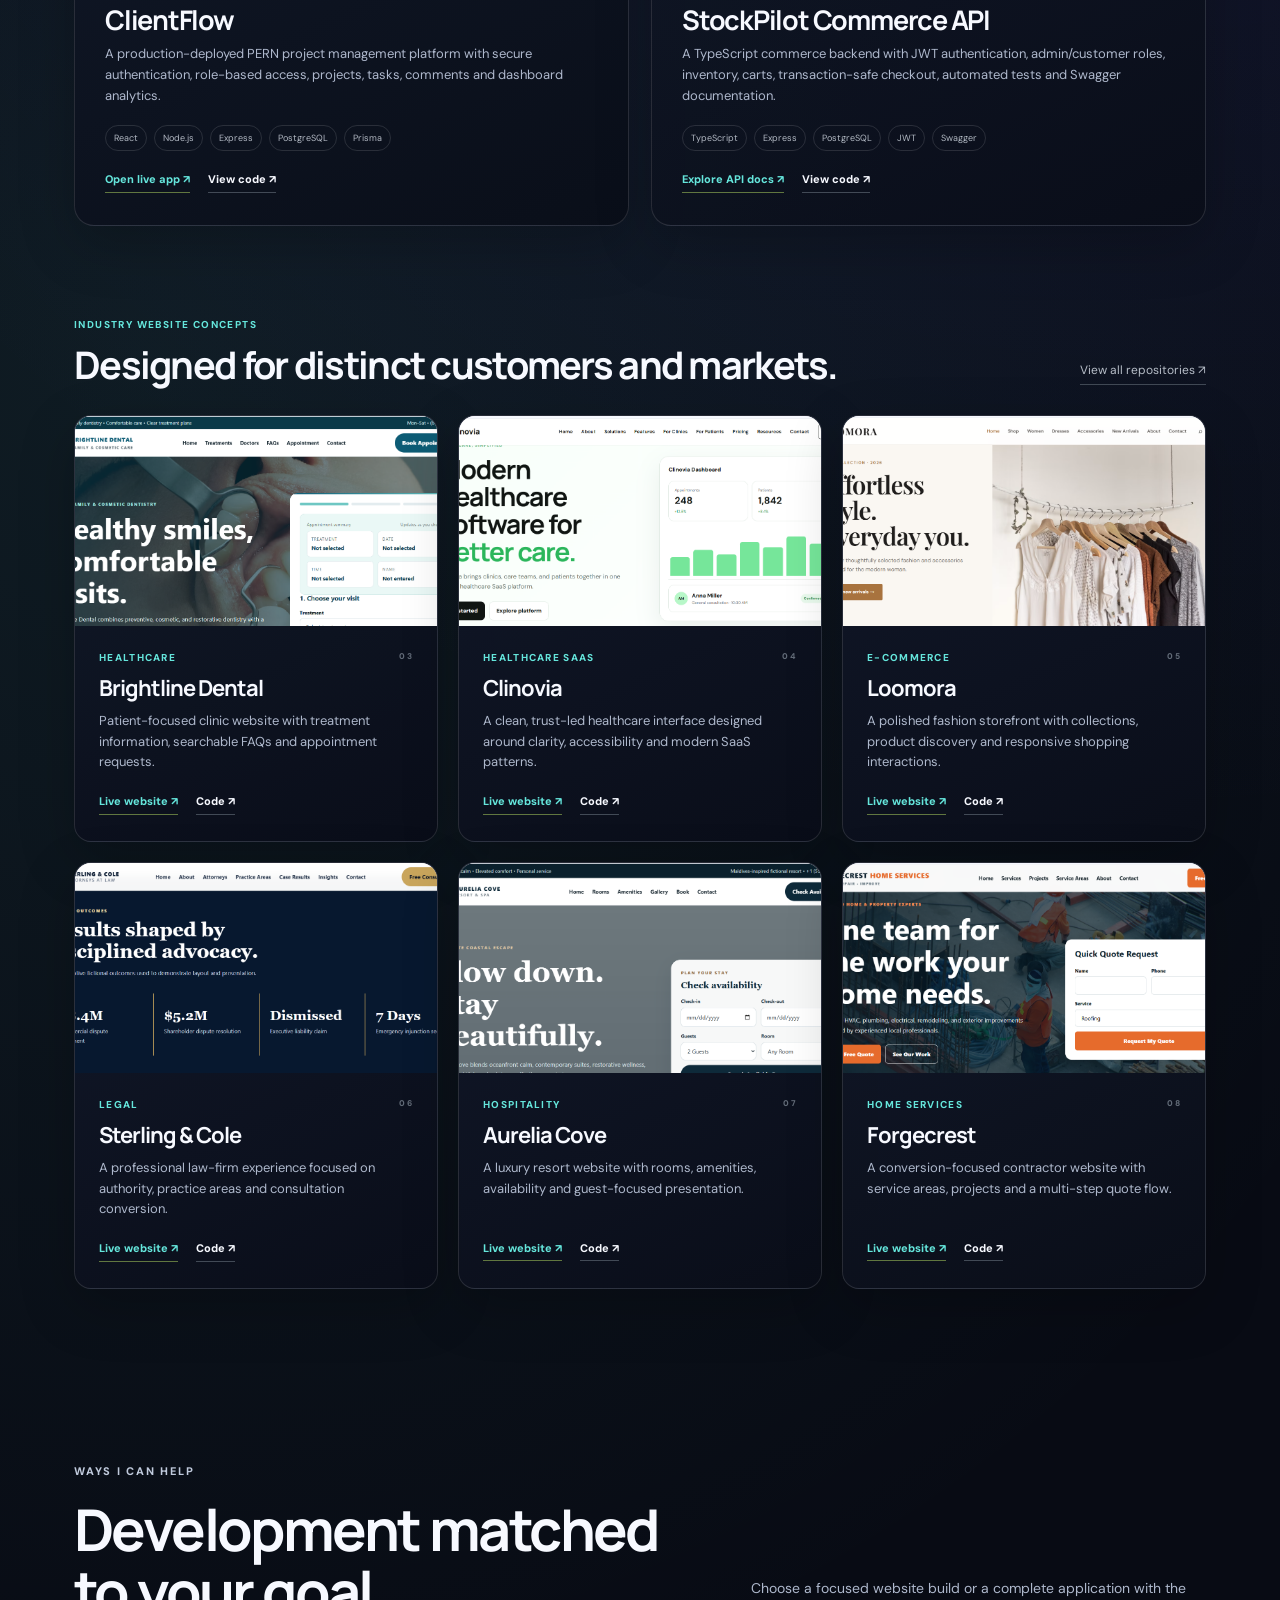
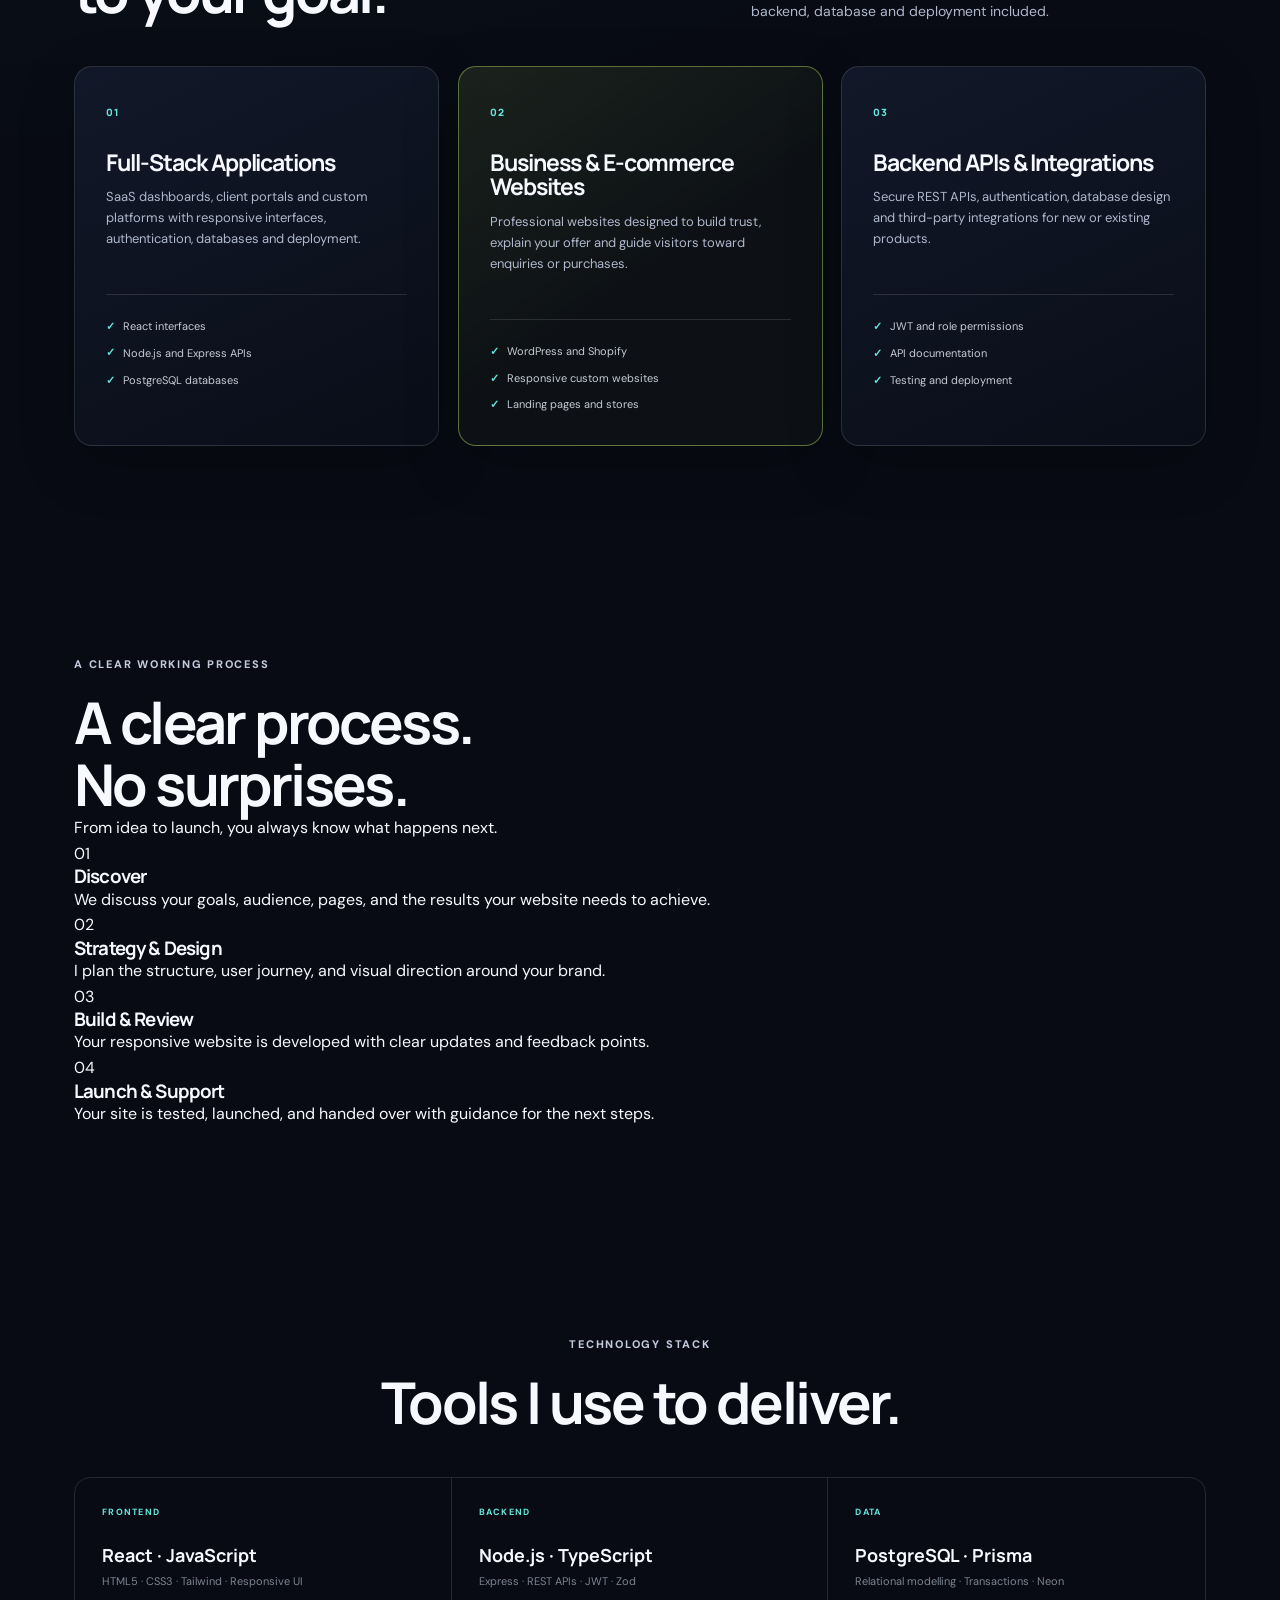
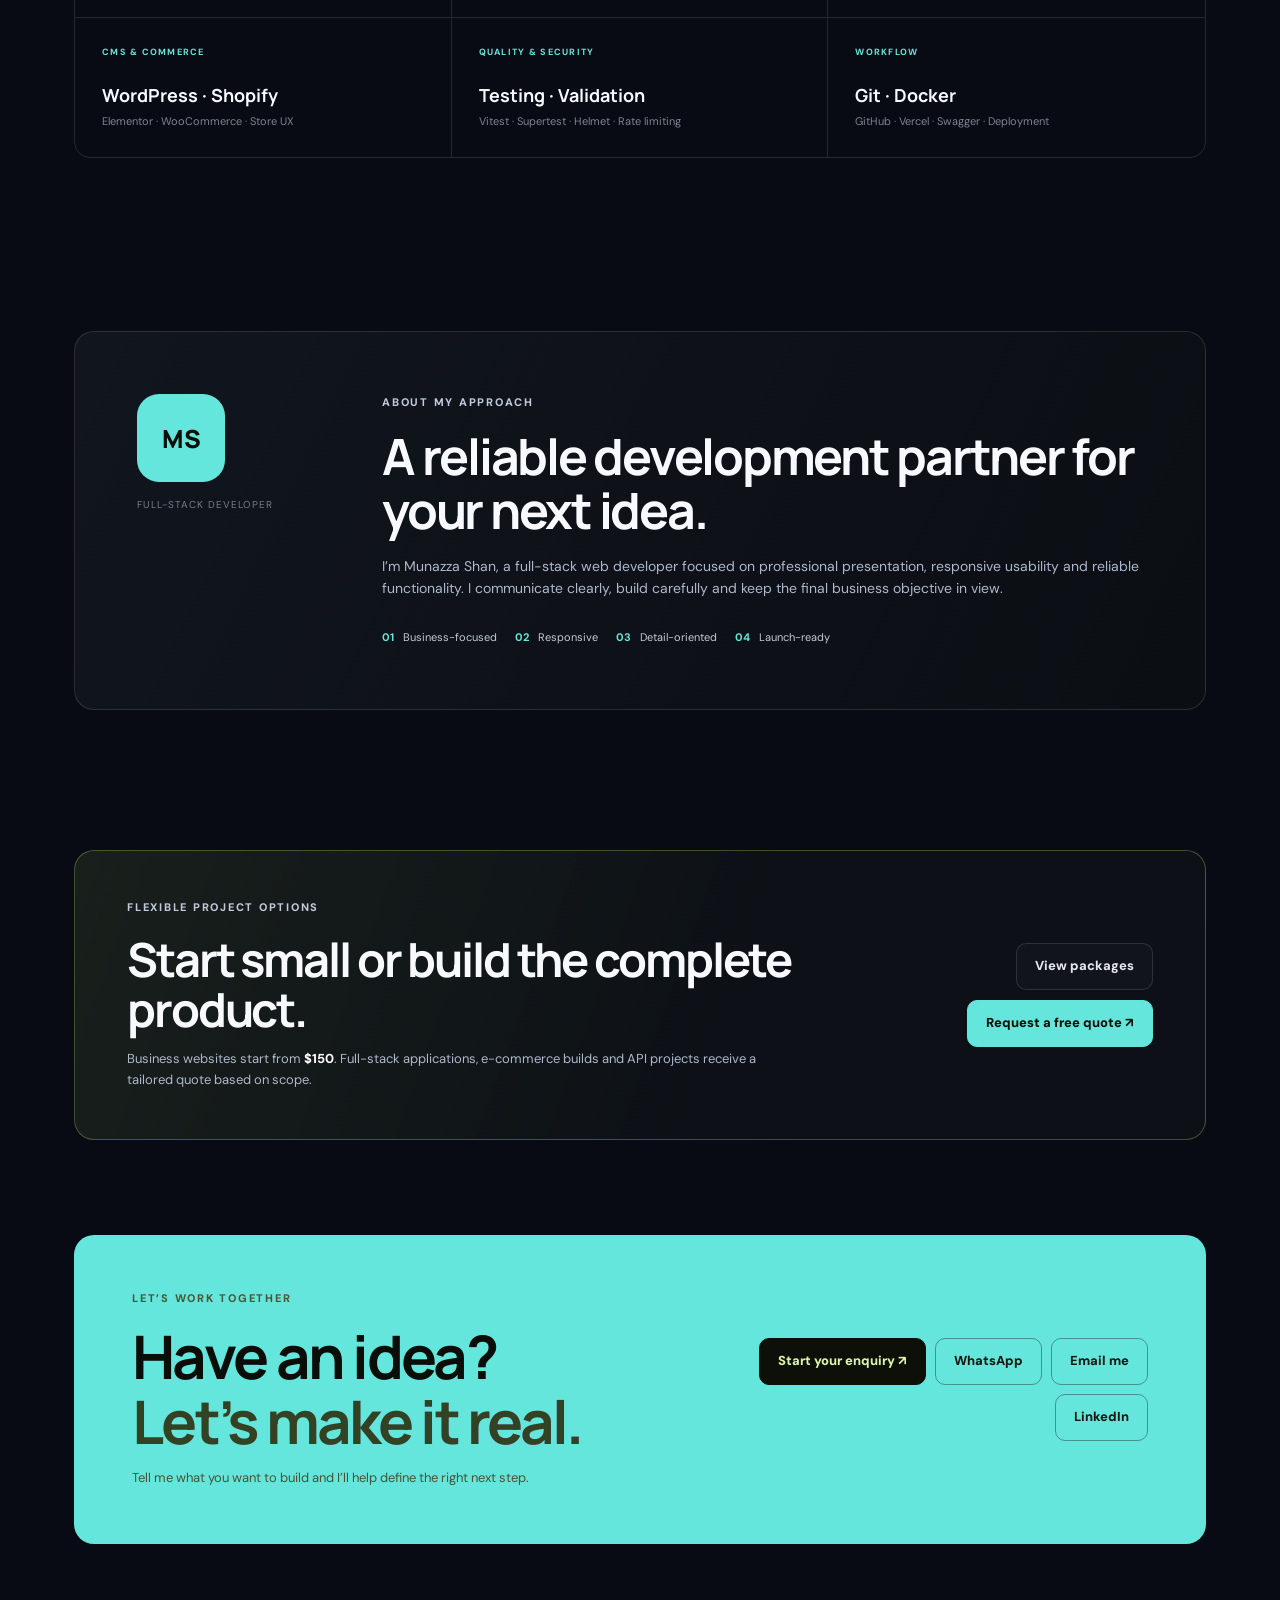
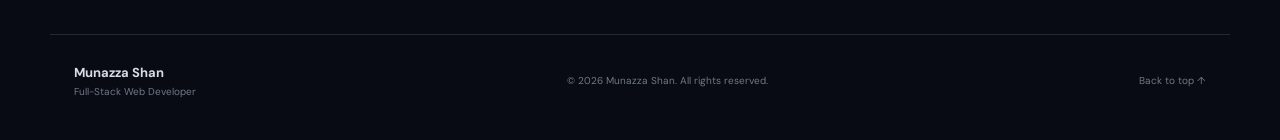
==== commit b488e0bc: "Update index.html" ====
--- a/index.html
+++ b/index.html
@@ -123,16 +123,39 @@
       </div>
     </section>
 
-    <section id="process" class="section process-section">
-      <div class="section-heading"><div><div class="eyebrow">A clear working process</div><h2>From first conversation to launch.</h2></div><p>You always know what is being built, what happens next and what you will receive.</p></div>
-      <div class="process-grid">
-        <article><span>01</span><h3>Discover</h3><p>We define your goals, audience, required pages and important functionality.</p></article>
-        <article><span>02</span><h3>Plan</h3><p>I organise the structure, visual direction and technical approach before development.</p></article>
-        <article><span>03</span><h3>Build</h3><p>Your project is developed responsively with regular progress updates and review points.</p></article>
-        <article><span>04</span><h3>Launch</h3><p>I test the experience, connect the deployment and provide a clear project handoff.</p></article>
-      </div>
-    </section>
-
+   <section id="process" class="section process-section">
+  <div class="process-intro">
+    <div class="eyebrow">A clear working process</div>
+    <h2>A clear process.<br>No surprises.</h2>
+    <p>From idea to launch, you always know what happens next.</p>
+  </div>
+
+  <div class="process-grid">
+    <article class="process-card">
+      <span class="process-number">01</span>
+      <h3>Discover</h3>
+      <p>We discuss your goals, audience, pages, and the results your website needs to achieve.</p>
+    </article>
+
+    <article class="process-card">
+      <span class="process-number">02</span>
+      <h3>Strategy &amp; Design</h3>
+      <p>I plan the structure, user journey, and visual direction around your brand.</p>
+    </article>
+
+    <article class="process-card">
+      <span class="process-number">03</span>
+      <h3>Build &amp; Review</h3>
+      <p>Your responsive website is developed with clear updates and feedback points.</p>
+    </article>
+
+    <article class="process-card">
+      <span class="process-number">04</span>
+      <h3>Launch &amp; Support</h3>
+      <p>Your site is tested, launched, and handed over with guidance for the next steps.</p>
+    </article>
+  </div>
+</section>
     <section id="skills" class="section skills-section">
       <div class="section-heading centered"><div class="eyebrow">Technology stack</div><h2>Tools I use to deliver.</h2></div>
       <div class="skills-grid">
@@ -159,7 +182,7 @@
     <section id="contact" class="section contact-section">
       <div class="contact-box">
         <div><div class="eyebrow">Let’s work together</div><h2>Have an idea?<br><em>Let’s make it real.</em></h2><p>Tell me what you want to build and I’ll help define the right next step.</p></div>
-        <div class="contact-actions"><a class="btn dark" href="inquiry-form.html">Start your enquiry ↗</a><a class="btn outline-dark" href="https://wa.me/923356290131?text=Hi%20Munazza%2C%20I%27d%20like%20to%20discuss%20a%20website%20project." target="_blank" rel="noopener">WhatsApp</a><a class="btn outline-dark" href="mailto:munazza.shan@gmail.com">Email me</a><a class="btn outline-dark" href="https://www.linkedin.com/in/munazza-shan-634459438" target="_blank" rel="noopener noreferrer">LinkedIn</a></div>
+        <div class="contact-actions"><a class="btn dark" href="inquiry-form.html">Start your enquiry ↗</a><a class="btn outline-dark" href="https://wa.me/923136435103?text=Hi%20Munazza%2C%20I%27d%20like%20to%20discuss%20a%20website%20project." target="_blank" rel="noopener">WhatsApp</a><a class="btn outline-dark" href="mailto:munazzawebdeveloperr@gmail.com">Email me</a><a class="btn outline-dark" href="https://www.linkedin.com/in/munazza-shan-634459438" target="_blank" rel="noopener noreferrer">LinkedIn</a></div>
       </div>
     </section>
   </main>
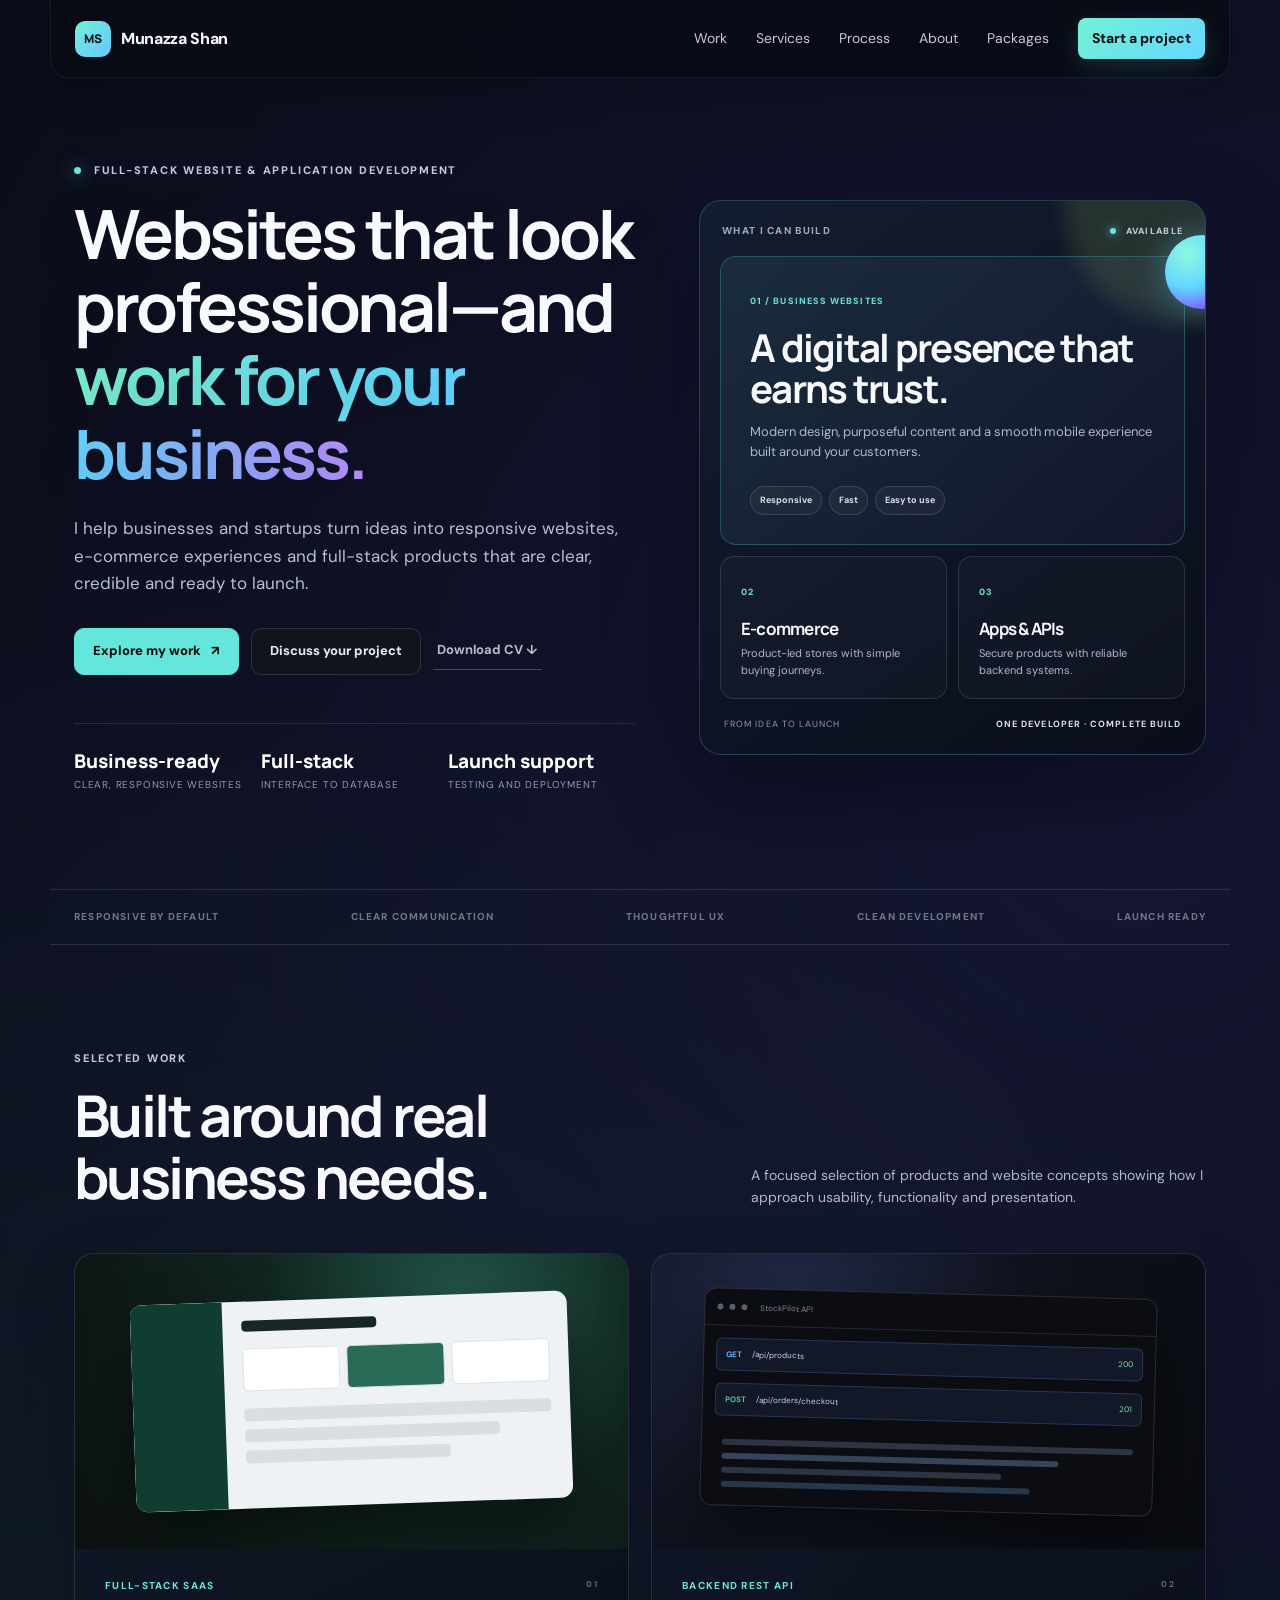
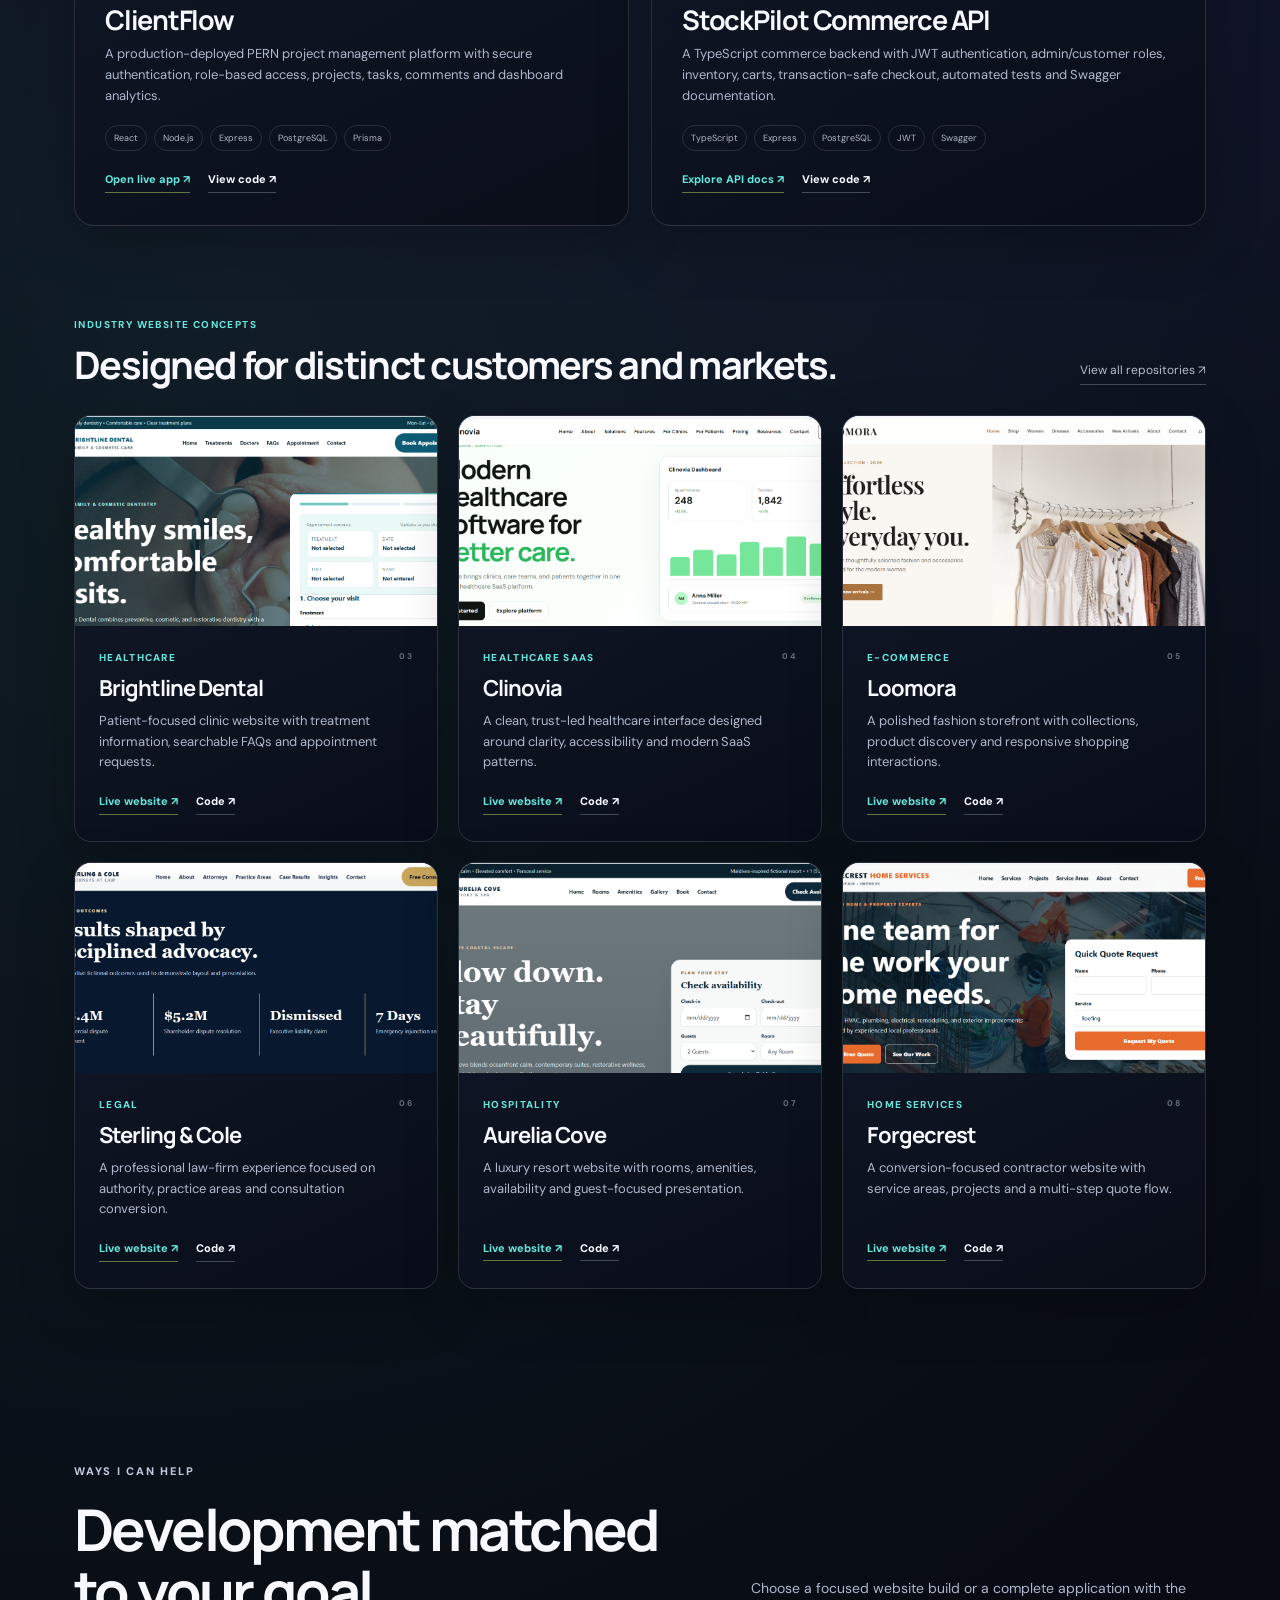
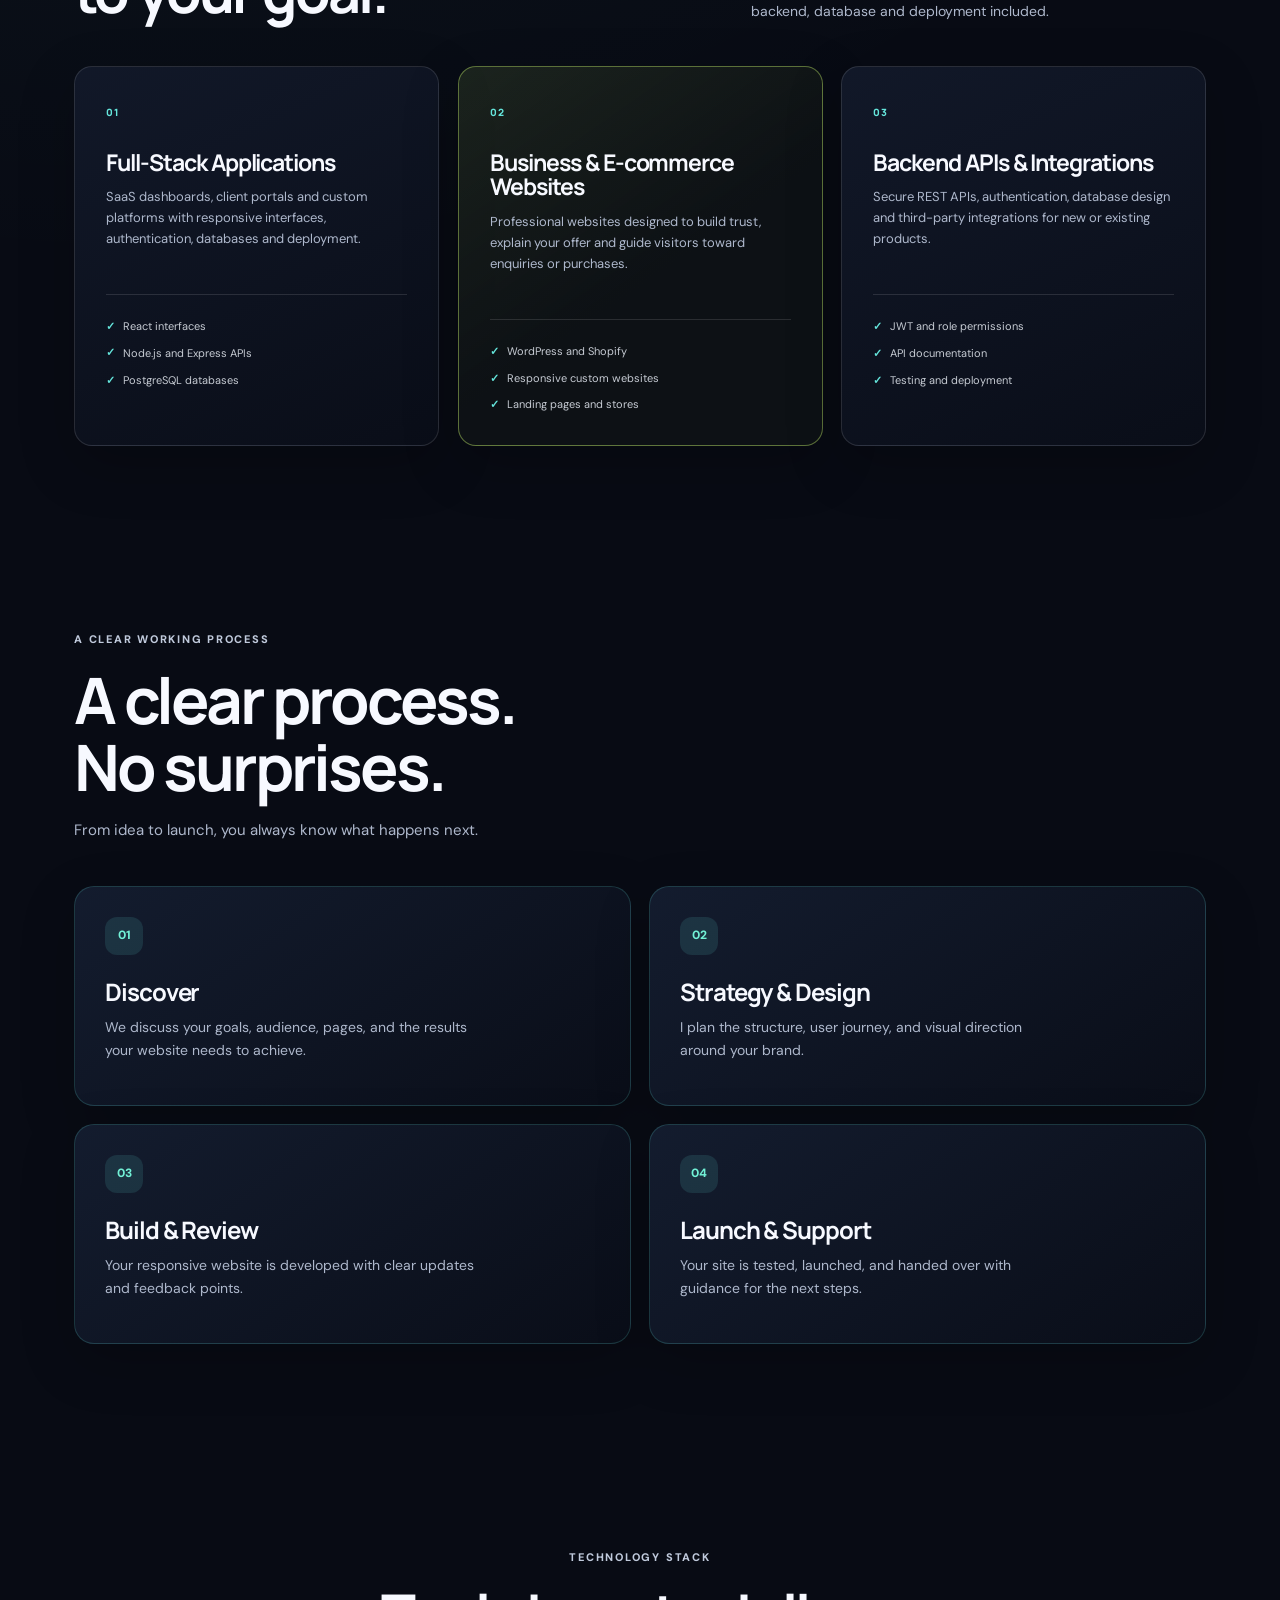
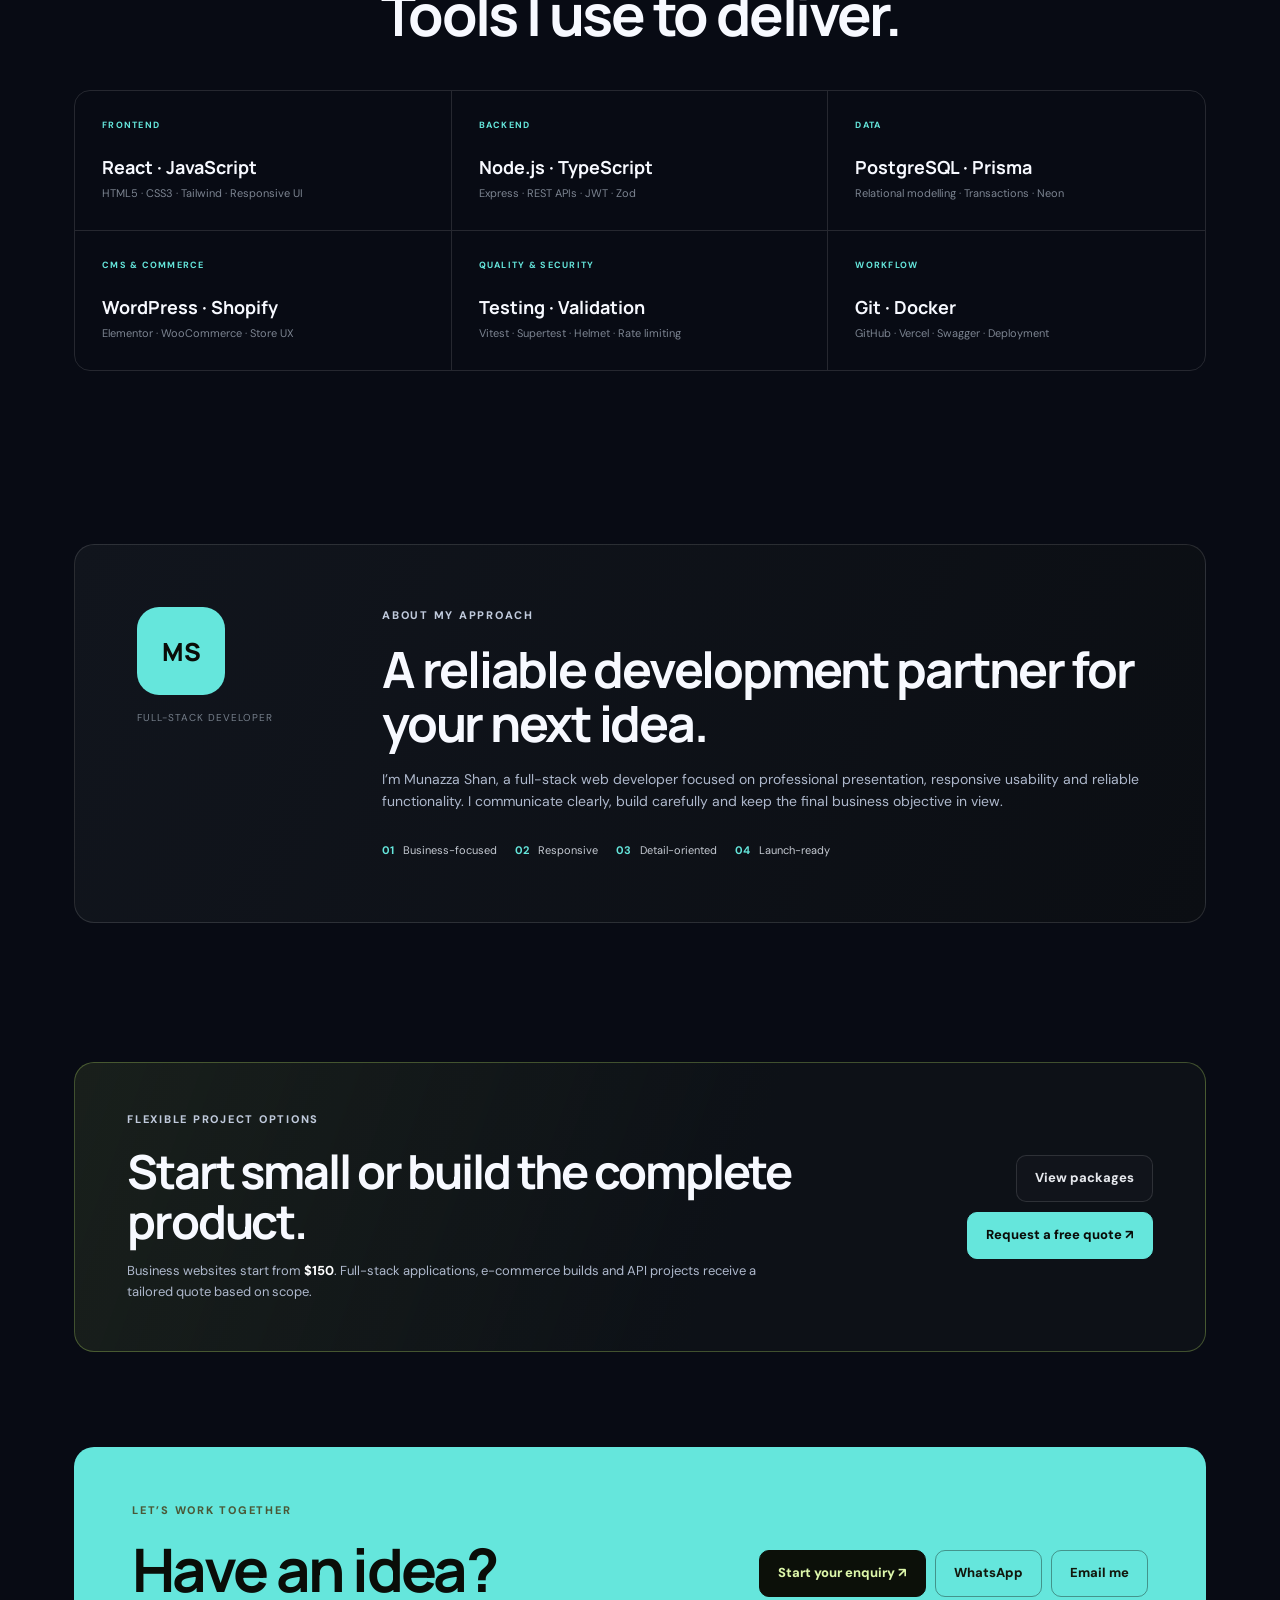
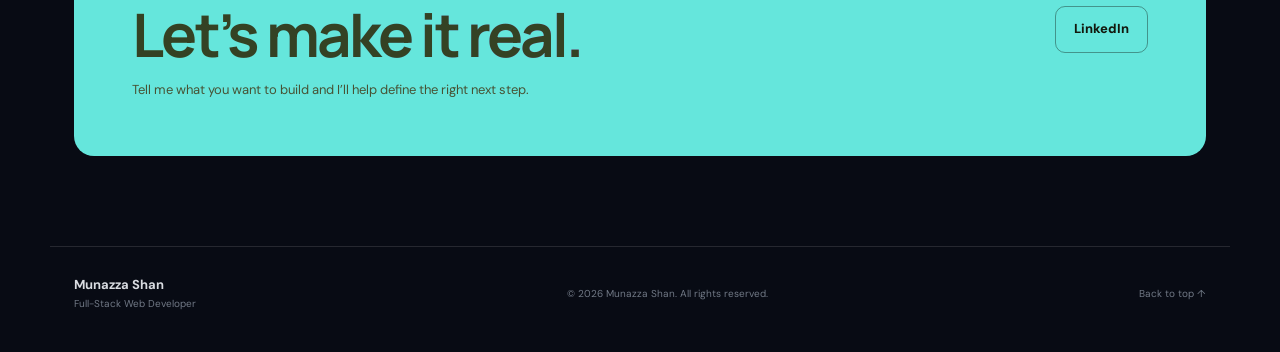
==== commit 21864aa6: "Update index.html" ====
--- a/index.html
+++ b/index.html
@@ -12,8 +12,7 @@
   <link rel="preconnect" href="https://fonts.googleapis.com">
   <link rel="preconnect" href="https://fonts.gstatic.com" crossorigin>
   <link href="https://fonts.googleapis.com/css2?family=DM+Sans:wght@400;500;600;700&family=Manrope:wght@600;700;800&display=swap" rel="stylesheet">
-  <link rel="stylesheet" href="portfolio-v2.css?v=clean3d">
-</head>
+<link rel="stylesheet" href="portfolio-v2.css?v=process1"></head>
 <body>
   <div class="bg-grid" aria-hidden="true"></div>
 
--- a/portfolio-v2.css
+++ b/portfolio-v2.css
@@ -281,3 +281,90 @@
 .flagship-card,.project-card,.service-card{background:linear-gradient(155deg,rgba(18,25,42,.96),rgba(10,14,25,.96));box-shadow:0 18px 55px rgba(0,0,0,.22)}
 .flagship-card:hover,.project-card:hover,.service-card:hover{border-color:rgba(101,230,220,.32);box-shadow:0 25px 70px rgba(0,0,0,.32),0 0 40px rgba(101,230,220,.05)}
 @media(max-width:800px){.nav{background:#0d1322;border-color:rgba(255,255,255,.1);box-shadow:0 25px 50px rgba(0,0,0,.35)}.nav a{color:#dce3ef}.hero-showcase::after{display:none}}
+/* Process section */
+.process-section {
+  padding-top: 80px;
+  padding-bottom: 100px;
+}
+
+.process-intro {
+  max-width: 680px;
+  margin-bottom: 42px;
+}
+
+.process-intro h2 {
+  margin-top: 14px;
+  font-size: clamp(38px, 5vw, 64px);
+  line-height: 1.05;
+  letter-spacing: -0.05em;
+}
+
+.process-intro p {
+  max-width: 460px;
+  margin-top: 18px;
+  color: var(--muted);
+  font-size: 15px;
+  line-height: 1.7;
+}
+
+.process-grid {
+  display: grid;
+  grid-template-columns: repeat(2, minmax(0, 1fr));
+  gap: 18px;
+}
+
+.process-card {
+  min-height: 220px;
+  padding: 30px;
+  border: 1px solid rgba(101, 230, 220, 0.18);
+  border-radius: 20px;
+  background: linear-gradient(
+    145deg,
+    rgba(20, 29, 48, 0.96),
+    rgba(10, 14, 25, 0.96)
+  );
+  box-shadow: 0 18px 55px rgba(0, 0, 0, 0.2);
+  transition: transform 0.25s ease, border-color 0.25s ease;
+}
+
+.process-card:hover {
+  transform: translateY(-5px);
+  border-color: rgba(101, 230, 220, 0.5);
+}
+
+.process-number {
+  display: inline-flex;
+  align-items: center;
+  justify-content: center;
+  width: 38px;
+  height: 38px;
+  border-radius: 12px;
+  background: rgba(101, 230, 220, 0.12);
+  color: #72f1d6;
+  font-size: 12px;
+  font-weight: 800;
+}
+
+.process-card h3 {
+  margin: 24px 0 11px;
+  color: #f7f9ff;
+  font-size: 24px;
+}
+
+.process-card p {
+  max-width: 390px;
+  color: var(--muted);
+  font-size: 14px;
+  line-height: 1.65;
+}
+
+@media (max-width: 700px) {
+  .process-grid {
+    grid-template-columns: 1fr;
+  }
+
+  .process-card {
+    min-height: auto;
+    padding: 26px;
+  }
+}
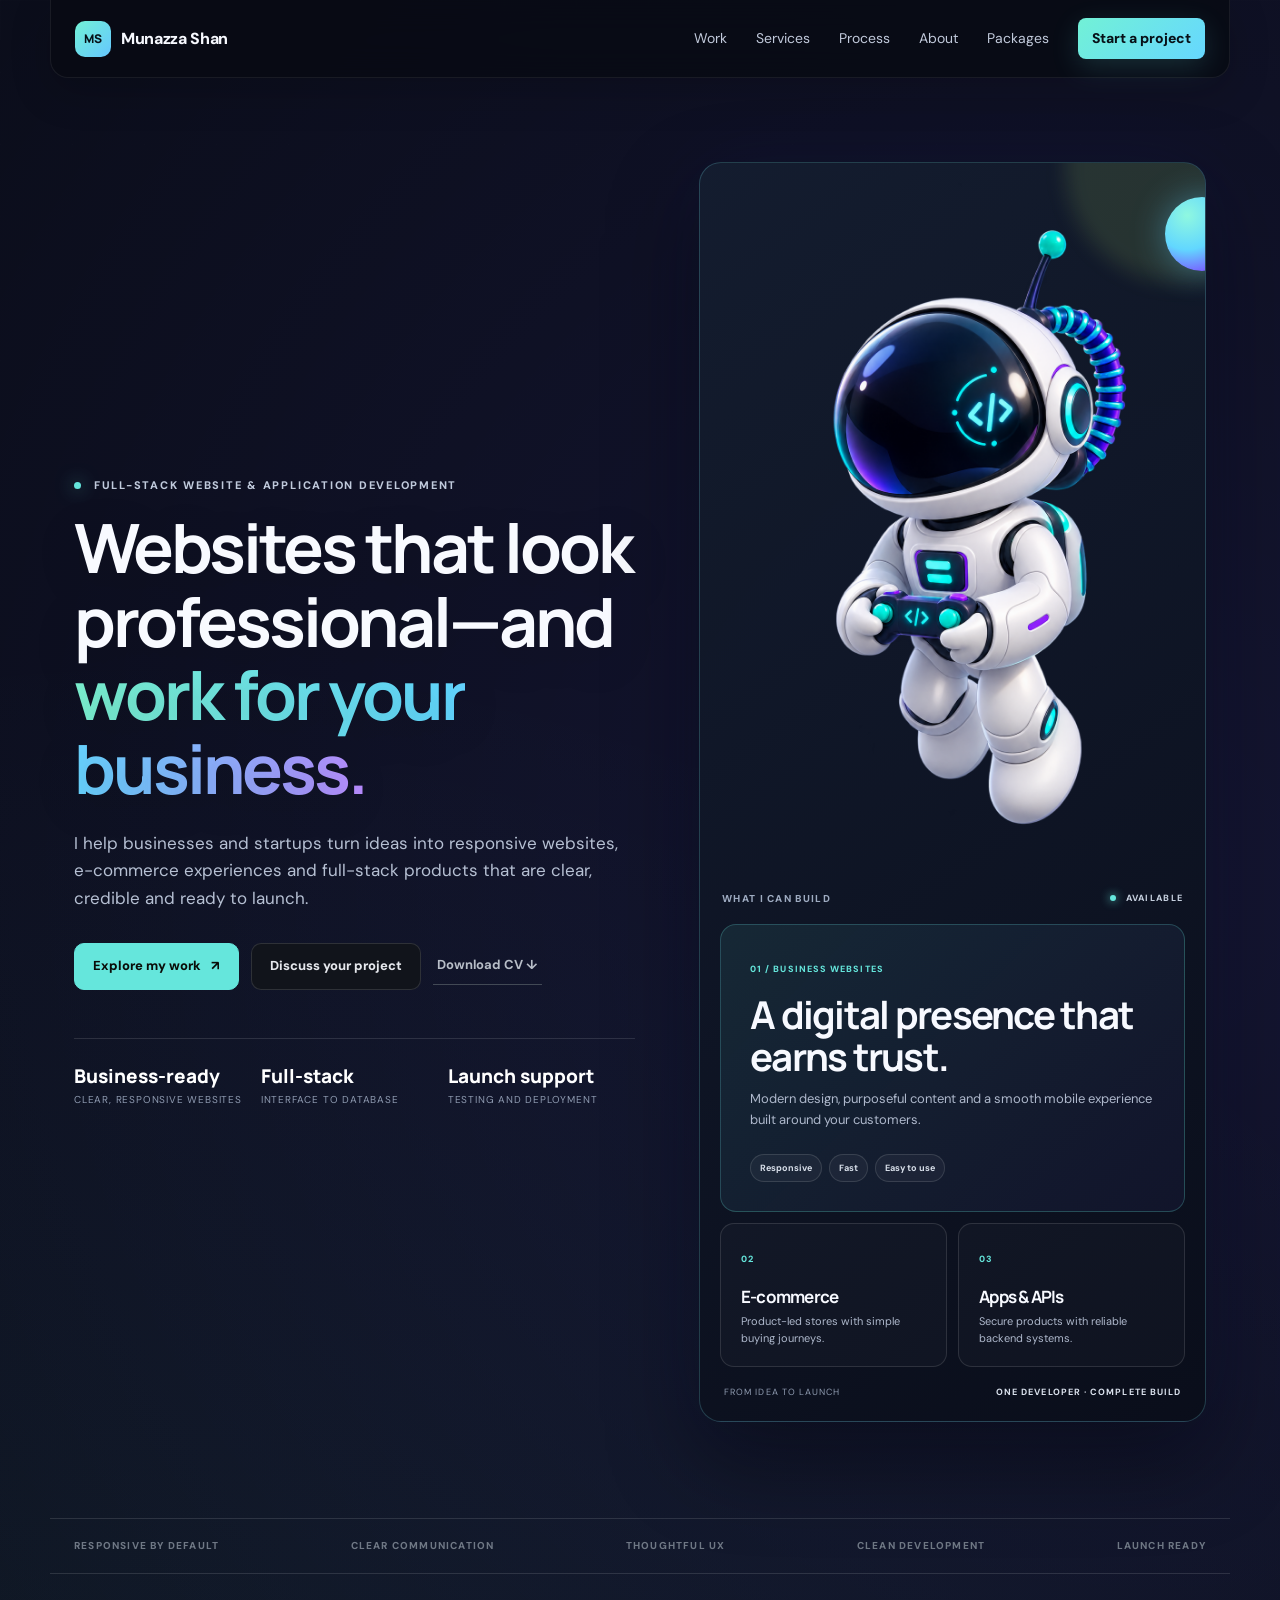
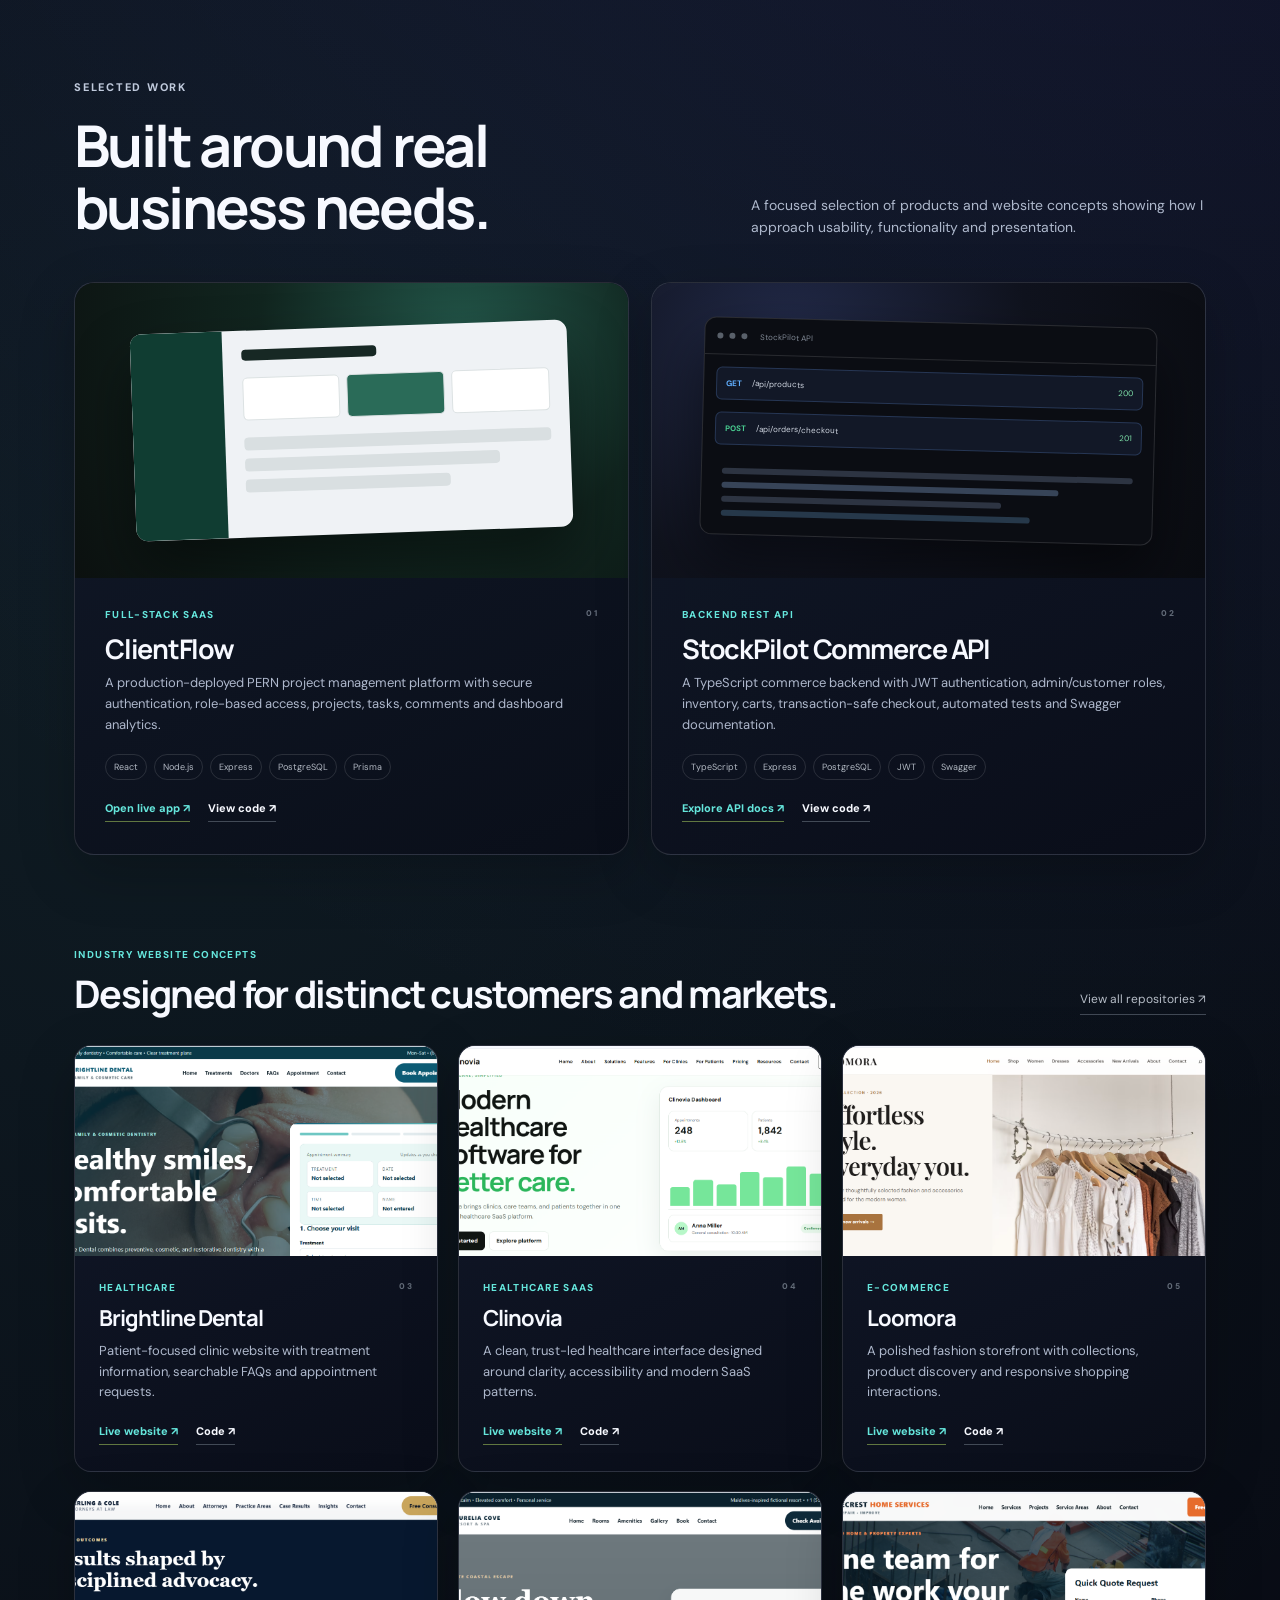
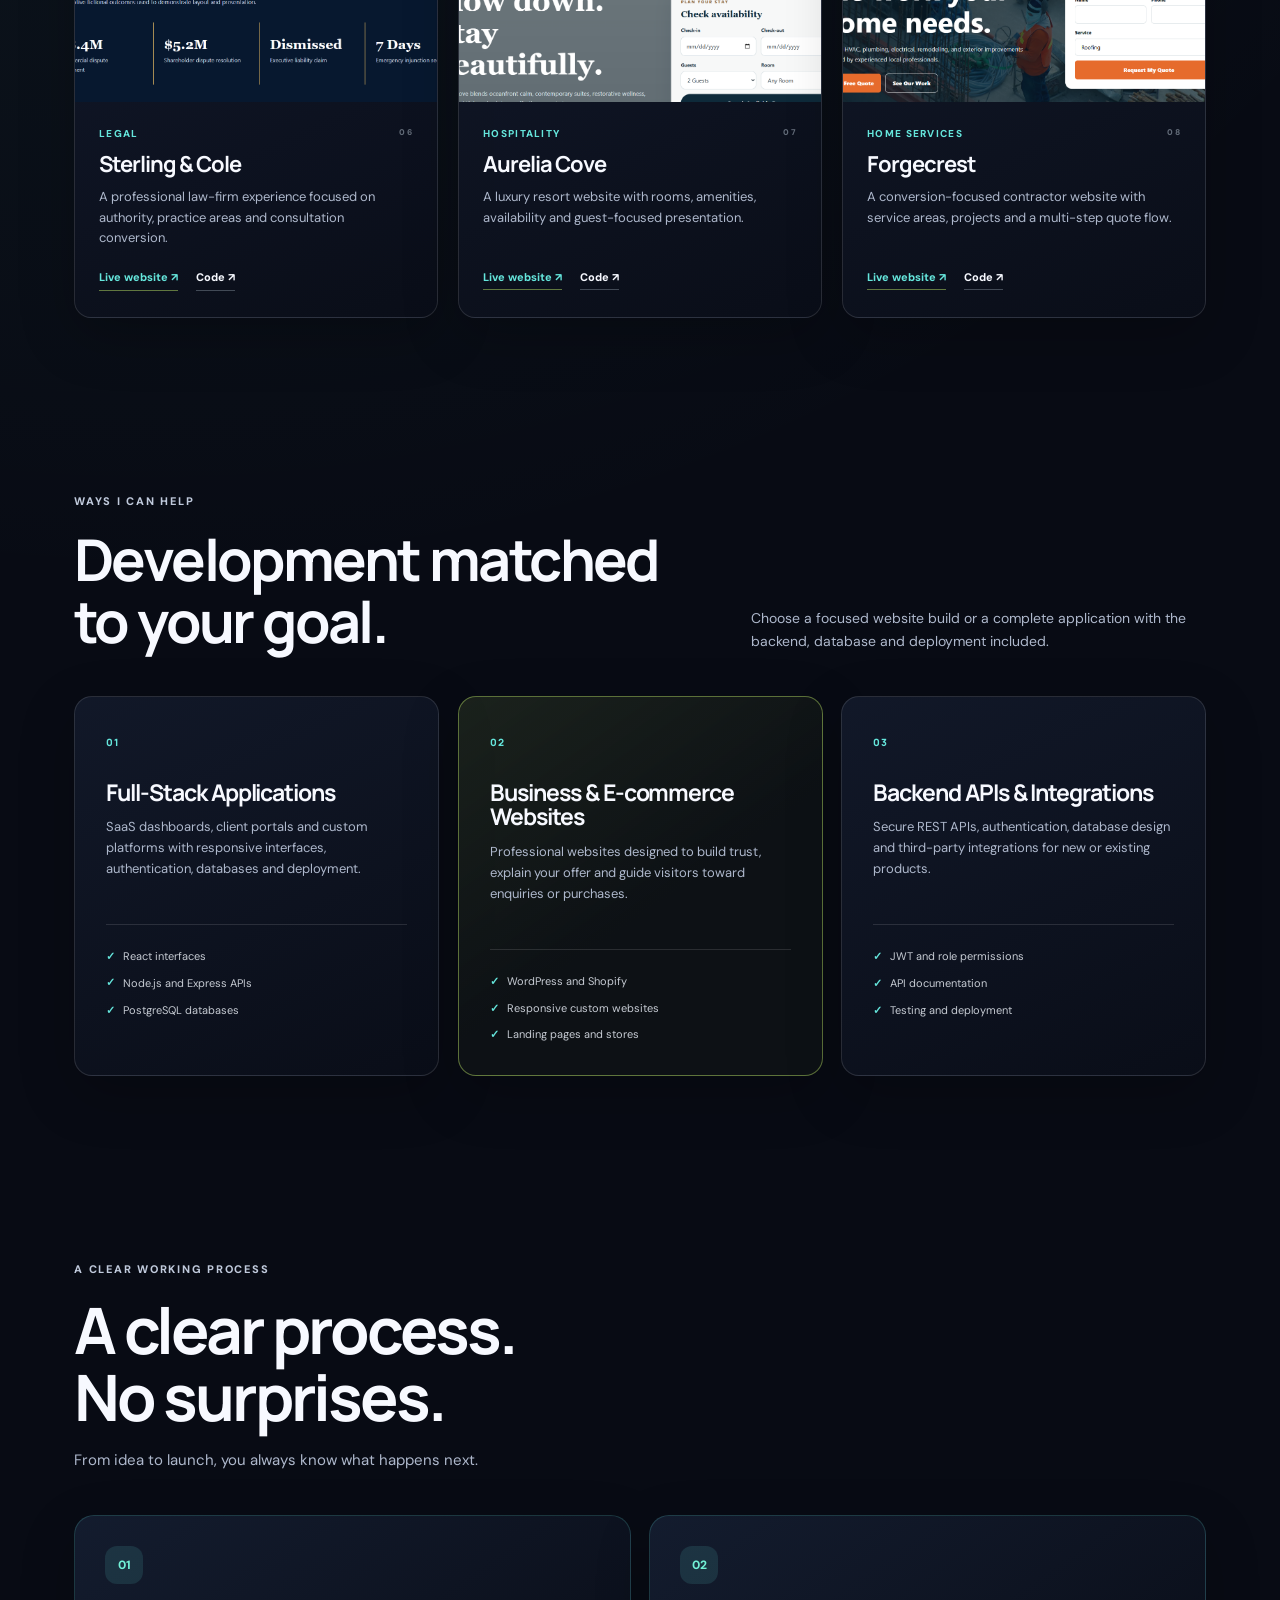
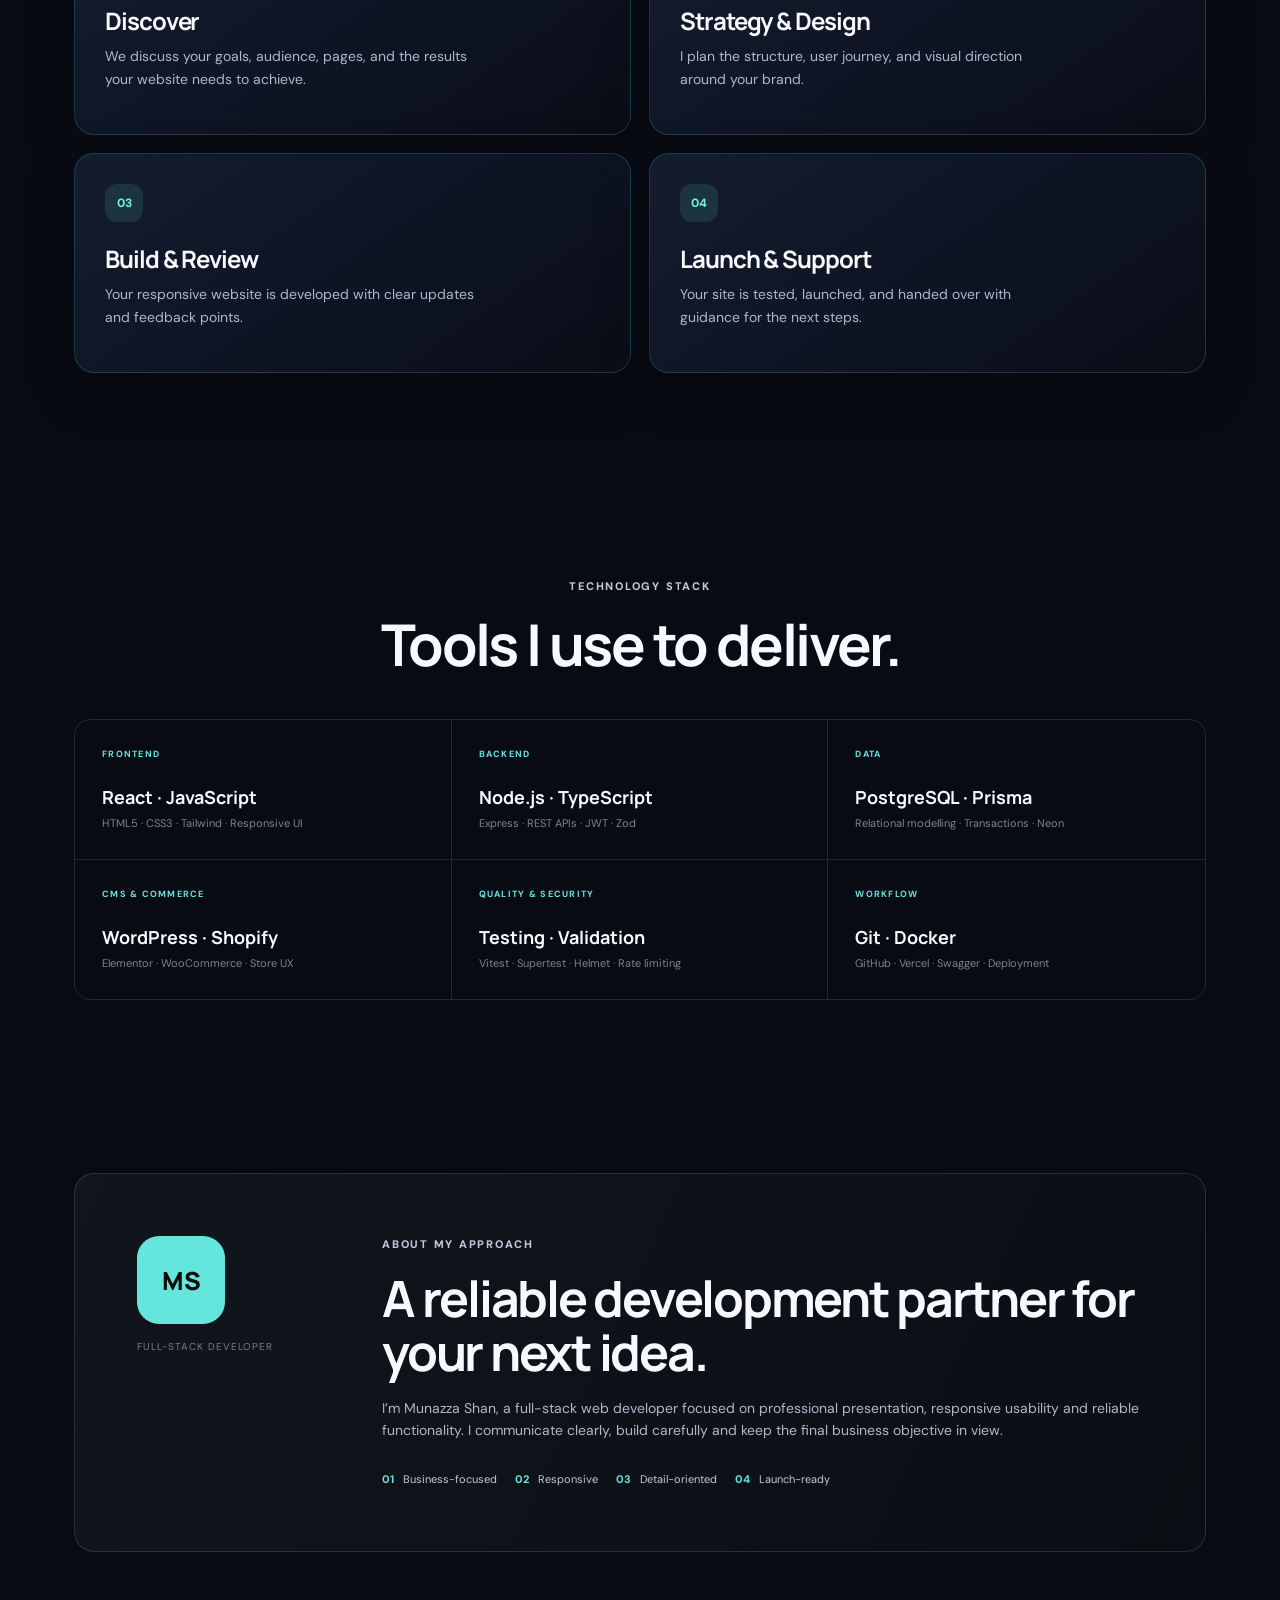
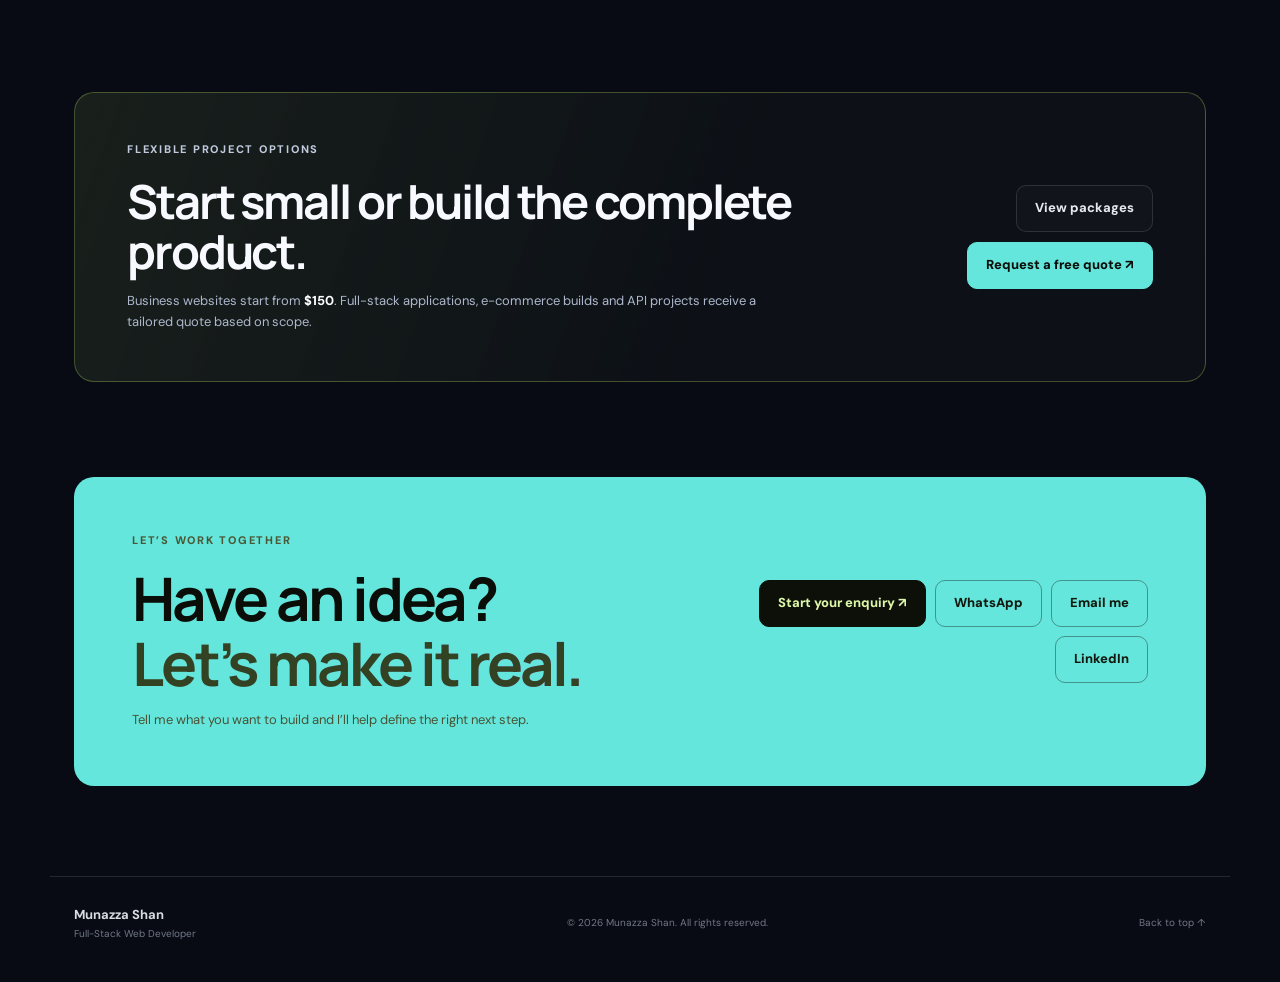
==== commit 246dad8c: "Update index.html" ====
--- a/index.html
+++ b/index.html
@@ -48,6 +48,12 @@
       </div>
 
       <div class="hero-showcase" aria-label="Selected development capabilities">
+        <img
+  class="hero-robot"
+  src="assets/robot-3d.png"
+  alt=""
+  aria-hidden="true"
+>
         <div class="showcase-head"><span>What I can build</span><small><i></i> Available</small></div>
         <article class="showcase-main">
           <span>01 / Business websites</span>
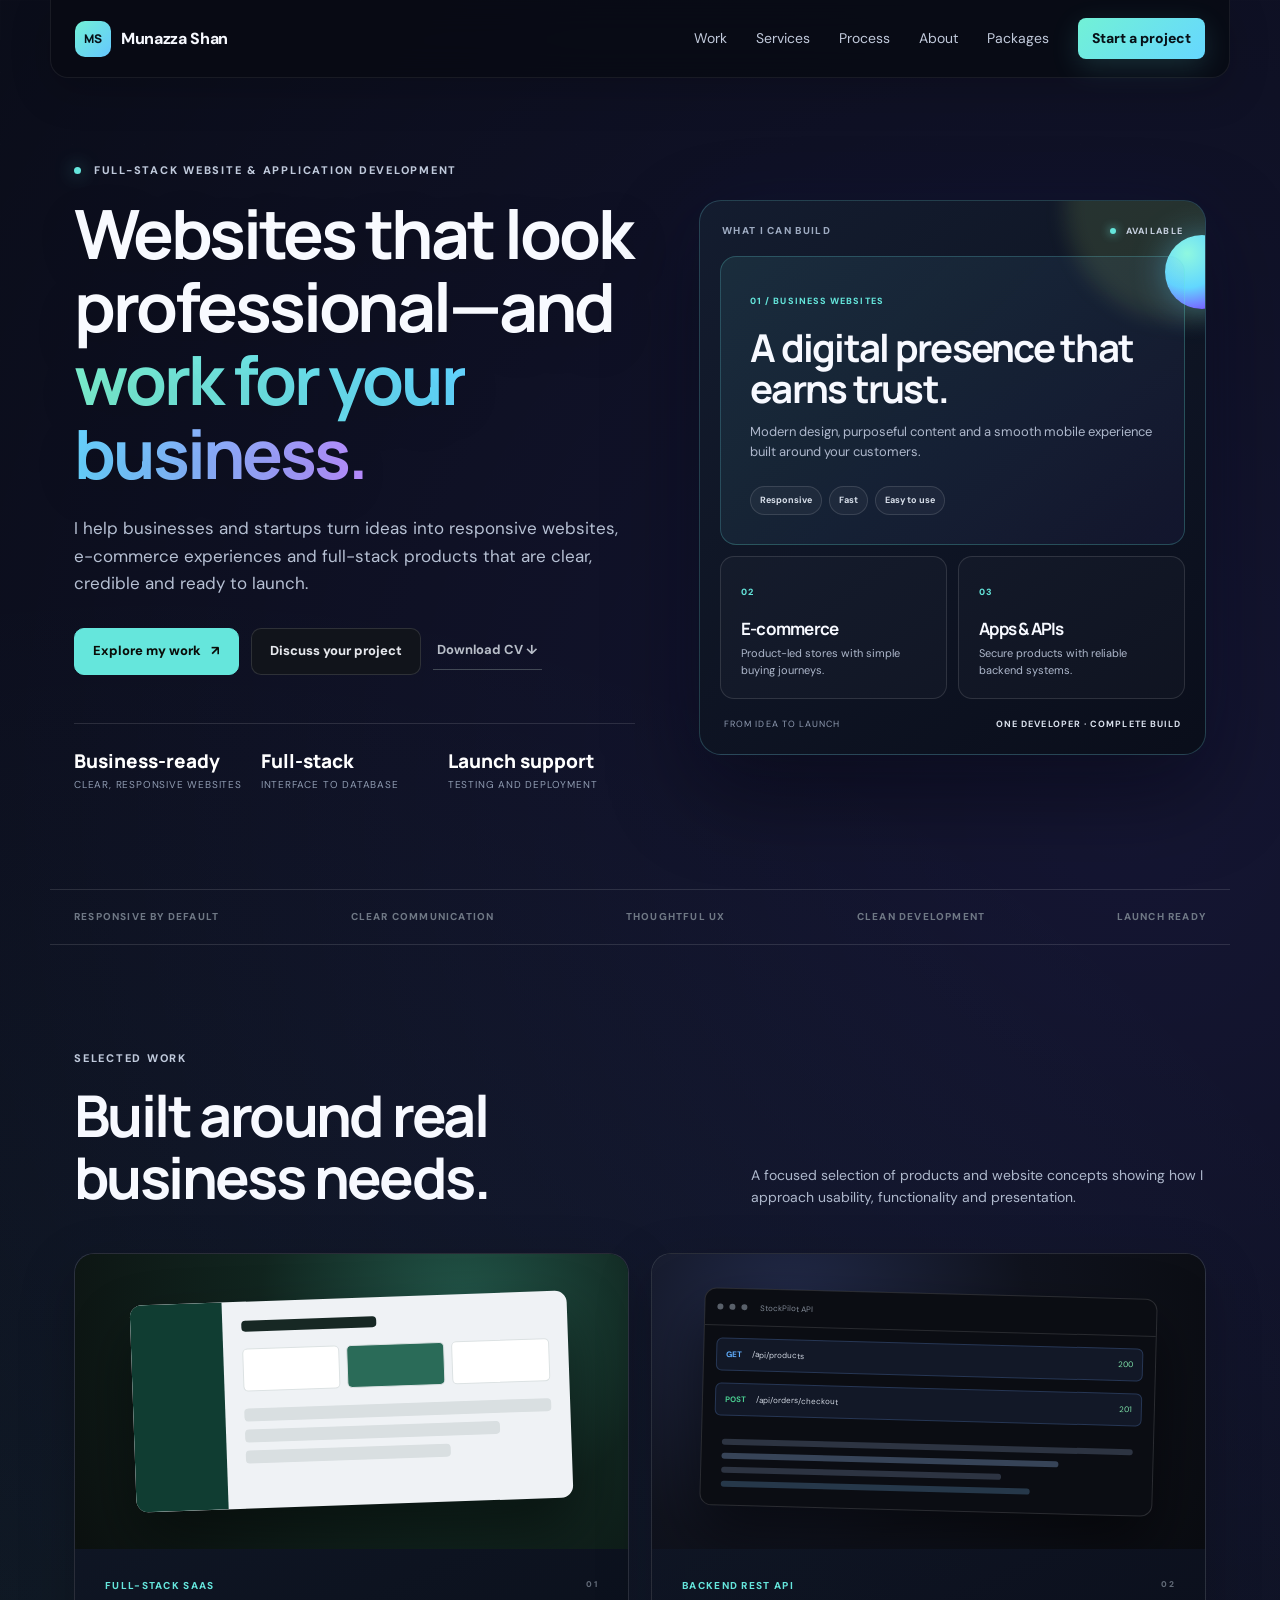
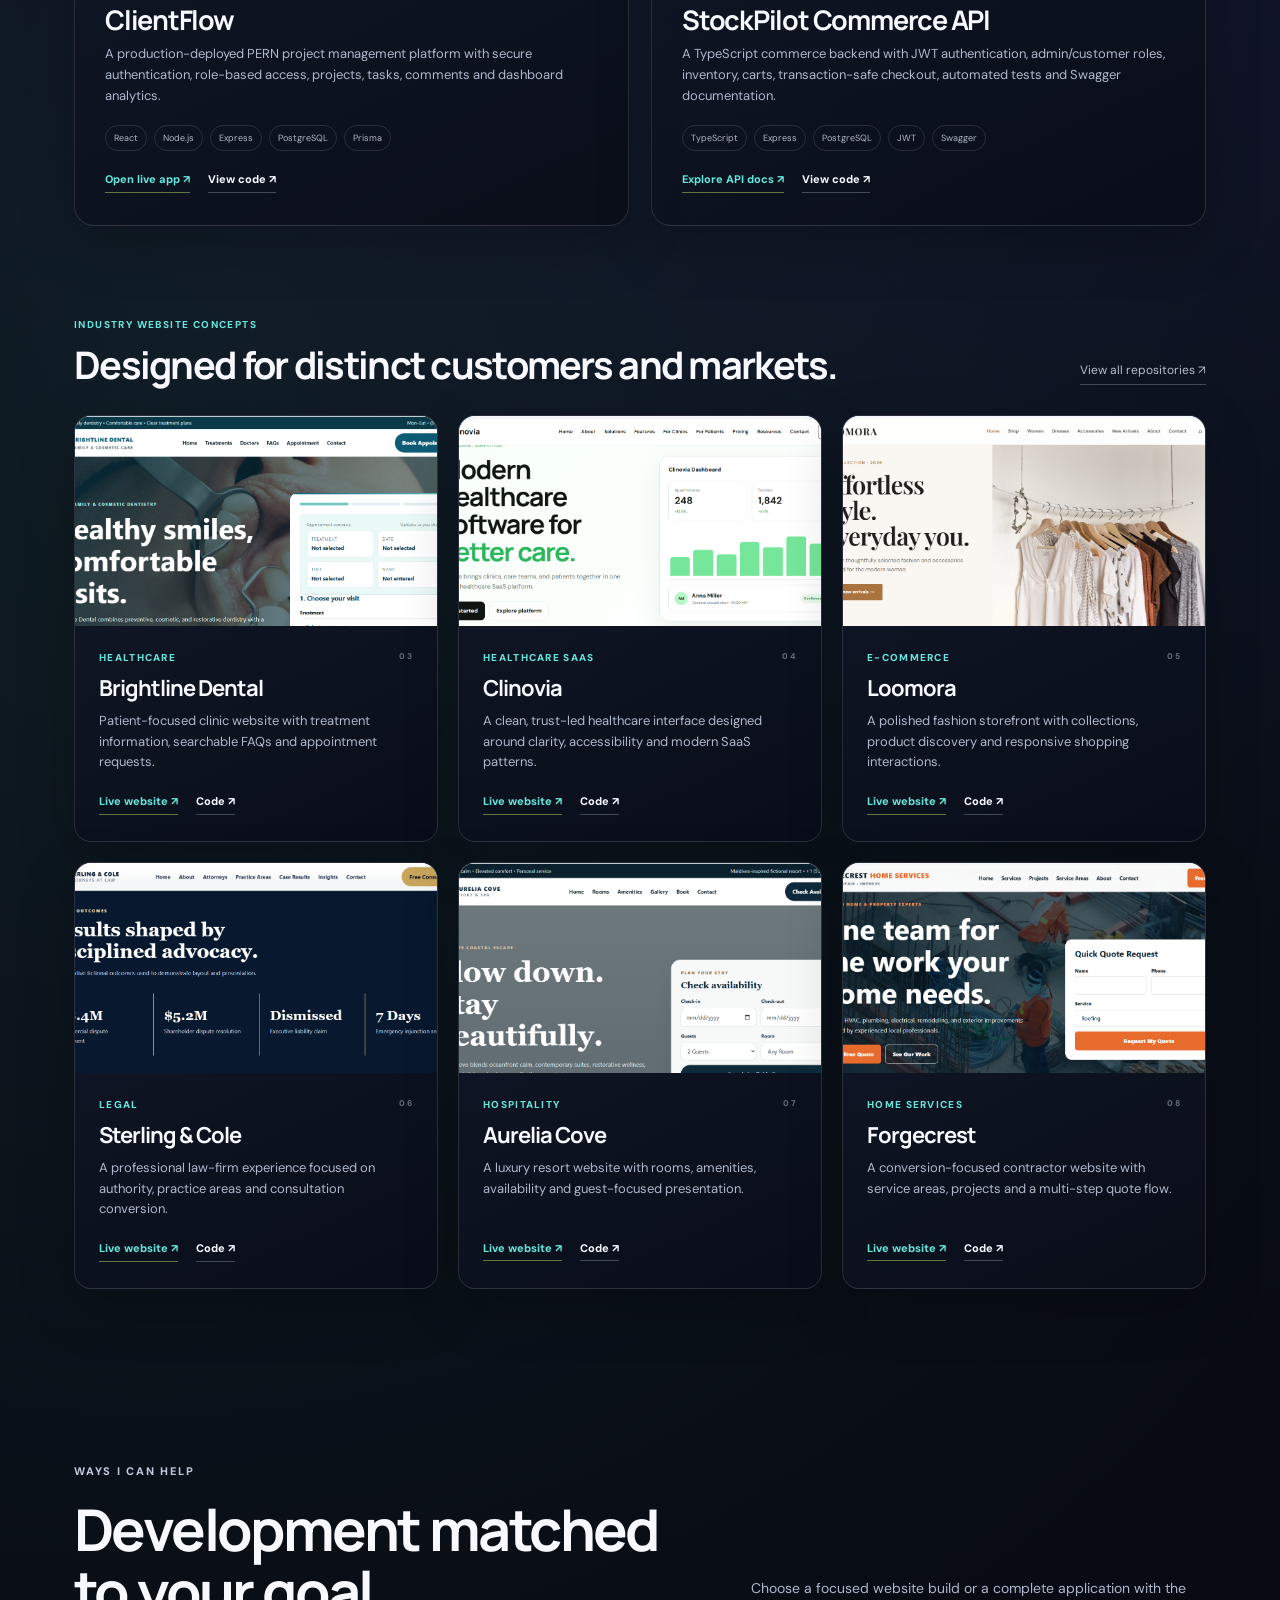
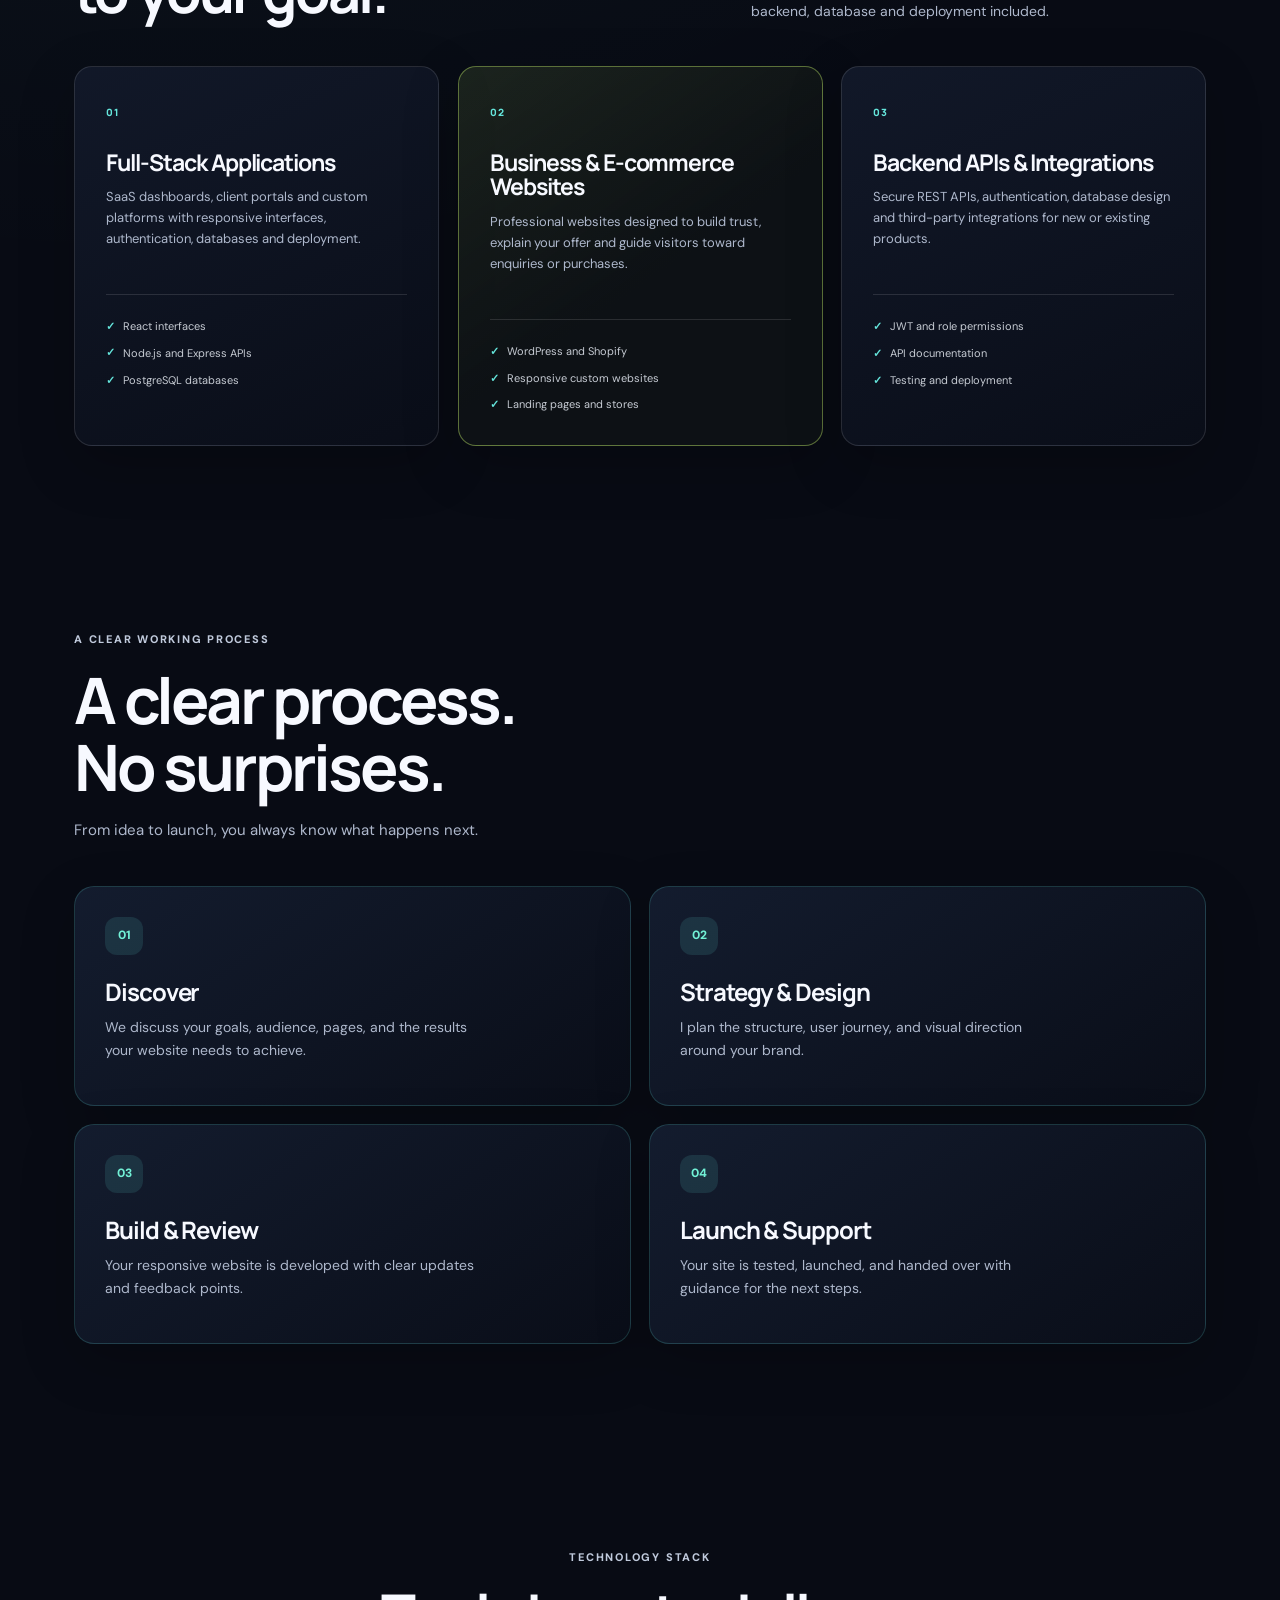
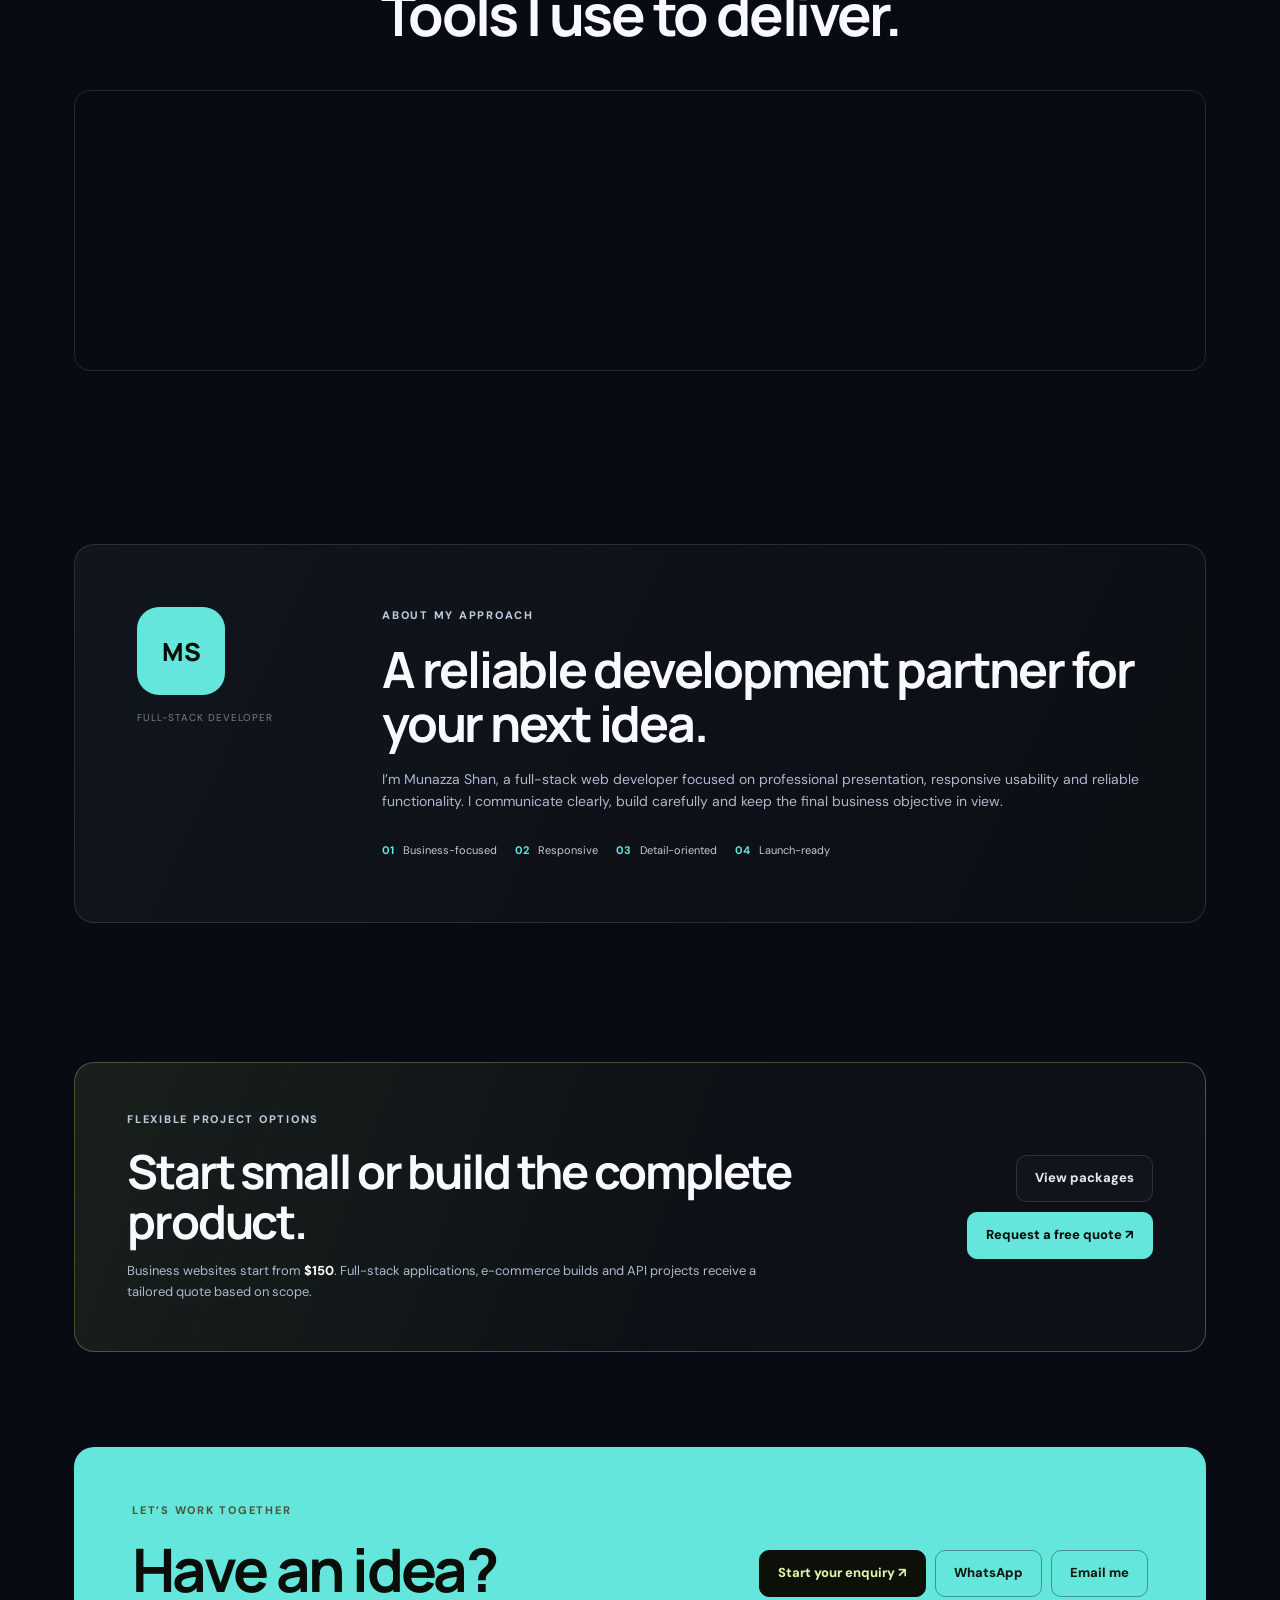
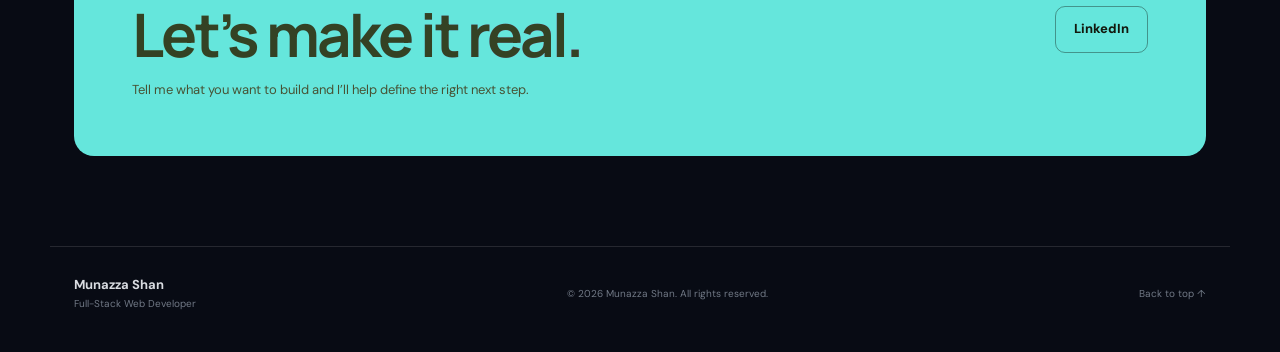
==== commit f7936285: "Update index.html" ====
--- a/index.html
+++ b/index.html
@@ -48,12 +48,6 @@
       </div>
 
       <div class="hero-showcase" aria-label="Selected development capabilities">
-        <img
-  class="hero-robot"
-  src="assets/robot-3d.png"
-  alt=""
-  aria-hidden="true"
->
         <div class="showcase-head"><span>What I can build</span><small><i></i> Available</small></div>
         <article class="showcase-main">
           <span>01 / Business websites</span>
--- a/portfolio-v2.css
+++ b/portfolio-v2.css
@@ -368,3 +368,42 @@
     padding: 26px;
   }
 }
+.hero-showcase {
+  position: relative;
+  overflow: hidden;
+}
+
+.hero-robot {
+  position: absolute;
+  width: clamp(145px, 17vw, 230px);
+  right: -22px;
+  bottom: -22px;
+  z-index: 1;
+  pointer-events: none;
+  filter: drop-shadow(0 18px 24px rgba(0, 0, 0, 0.35));
+  animation: robot-float 4.5s ease-in-out infinite;
+}
+
+.showcase-head,
+.showcase-main,
+.showcase-grid,
+.showcase-foot {
+  position: relative;
+  z-index: 2;
+}
+
+@keyframes robot-float {
+  0%, 100% {
+    transform: translateY(0) rotate(-3deg);
+  }
+  50% {
+    transform: translateY(-12px) rotate(3deg);
+  }
+}
+
+@media (max-width: 800px) {
+  .hero-robot {
+    width: 150px;
+    opacity: 0.45;
+  }
+}
